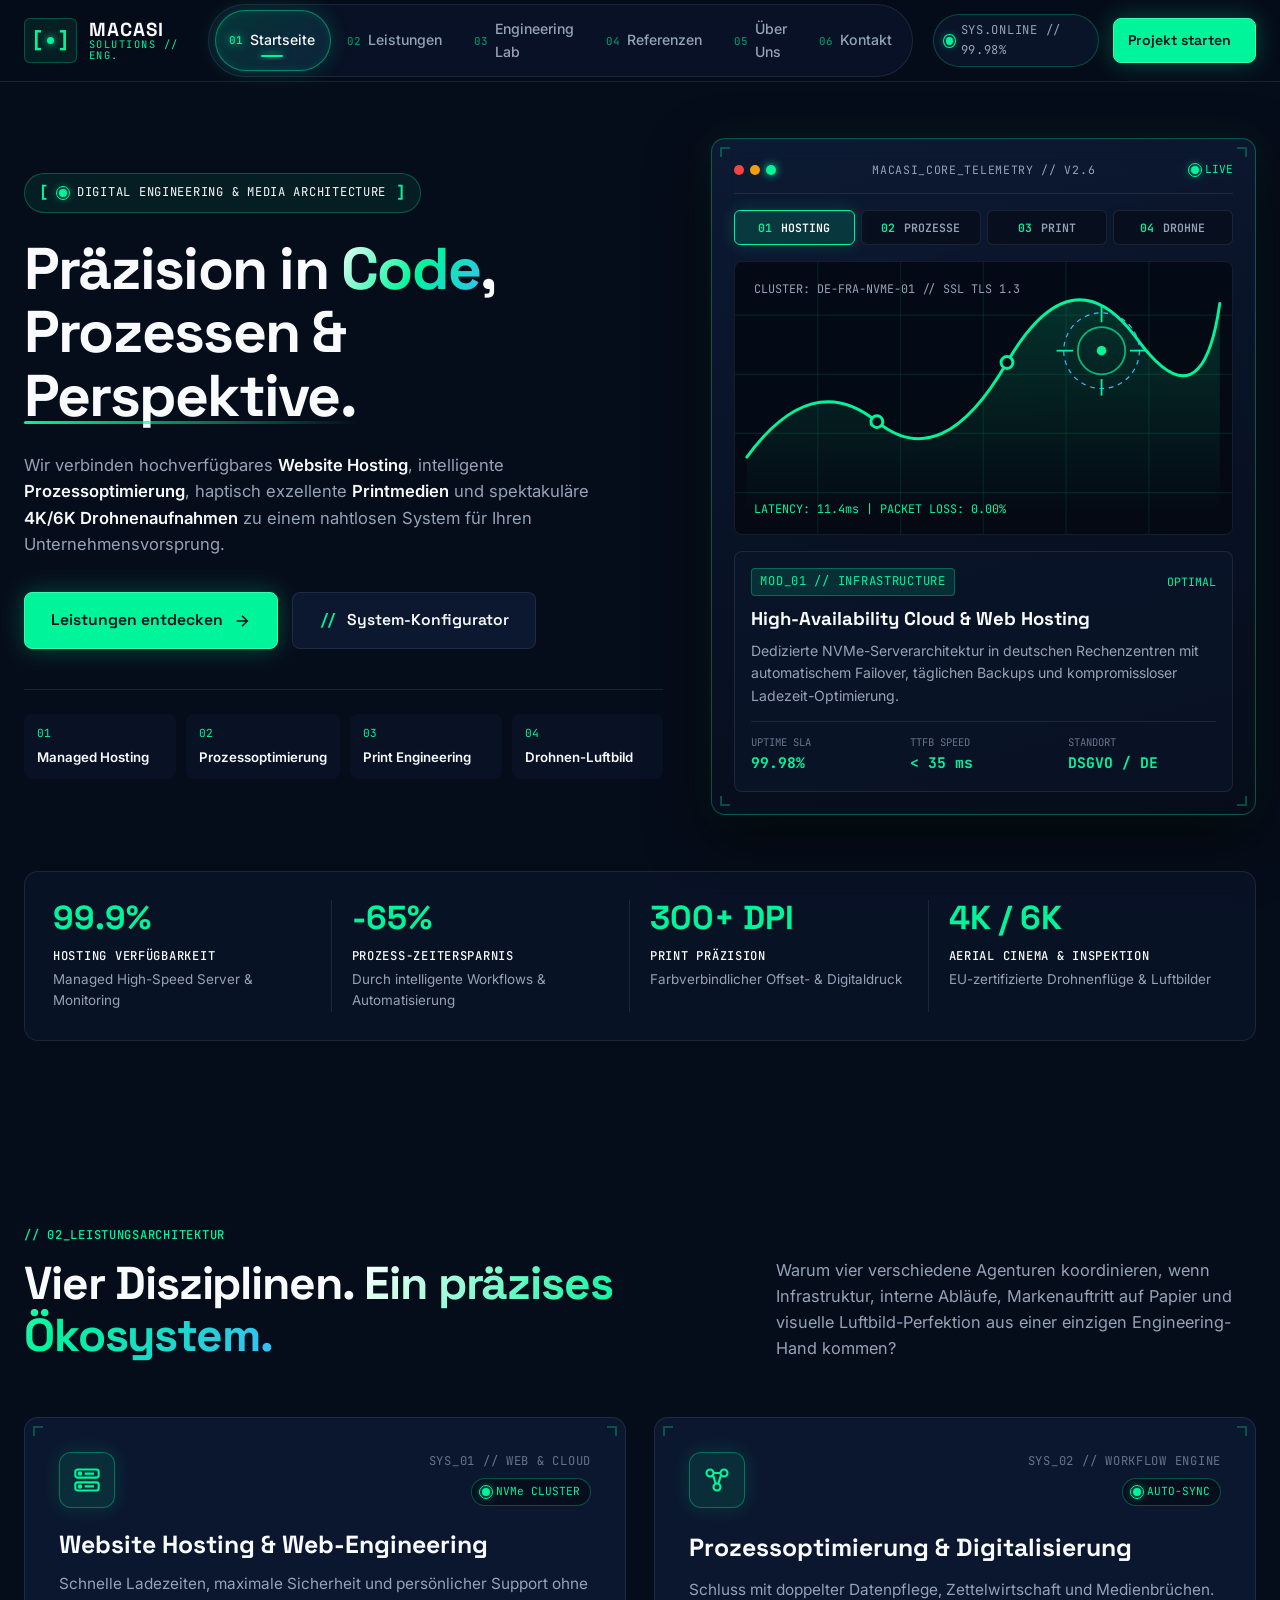
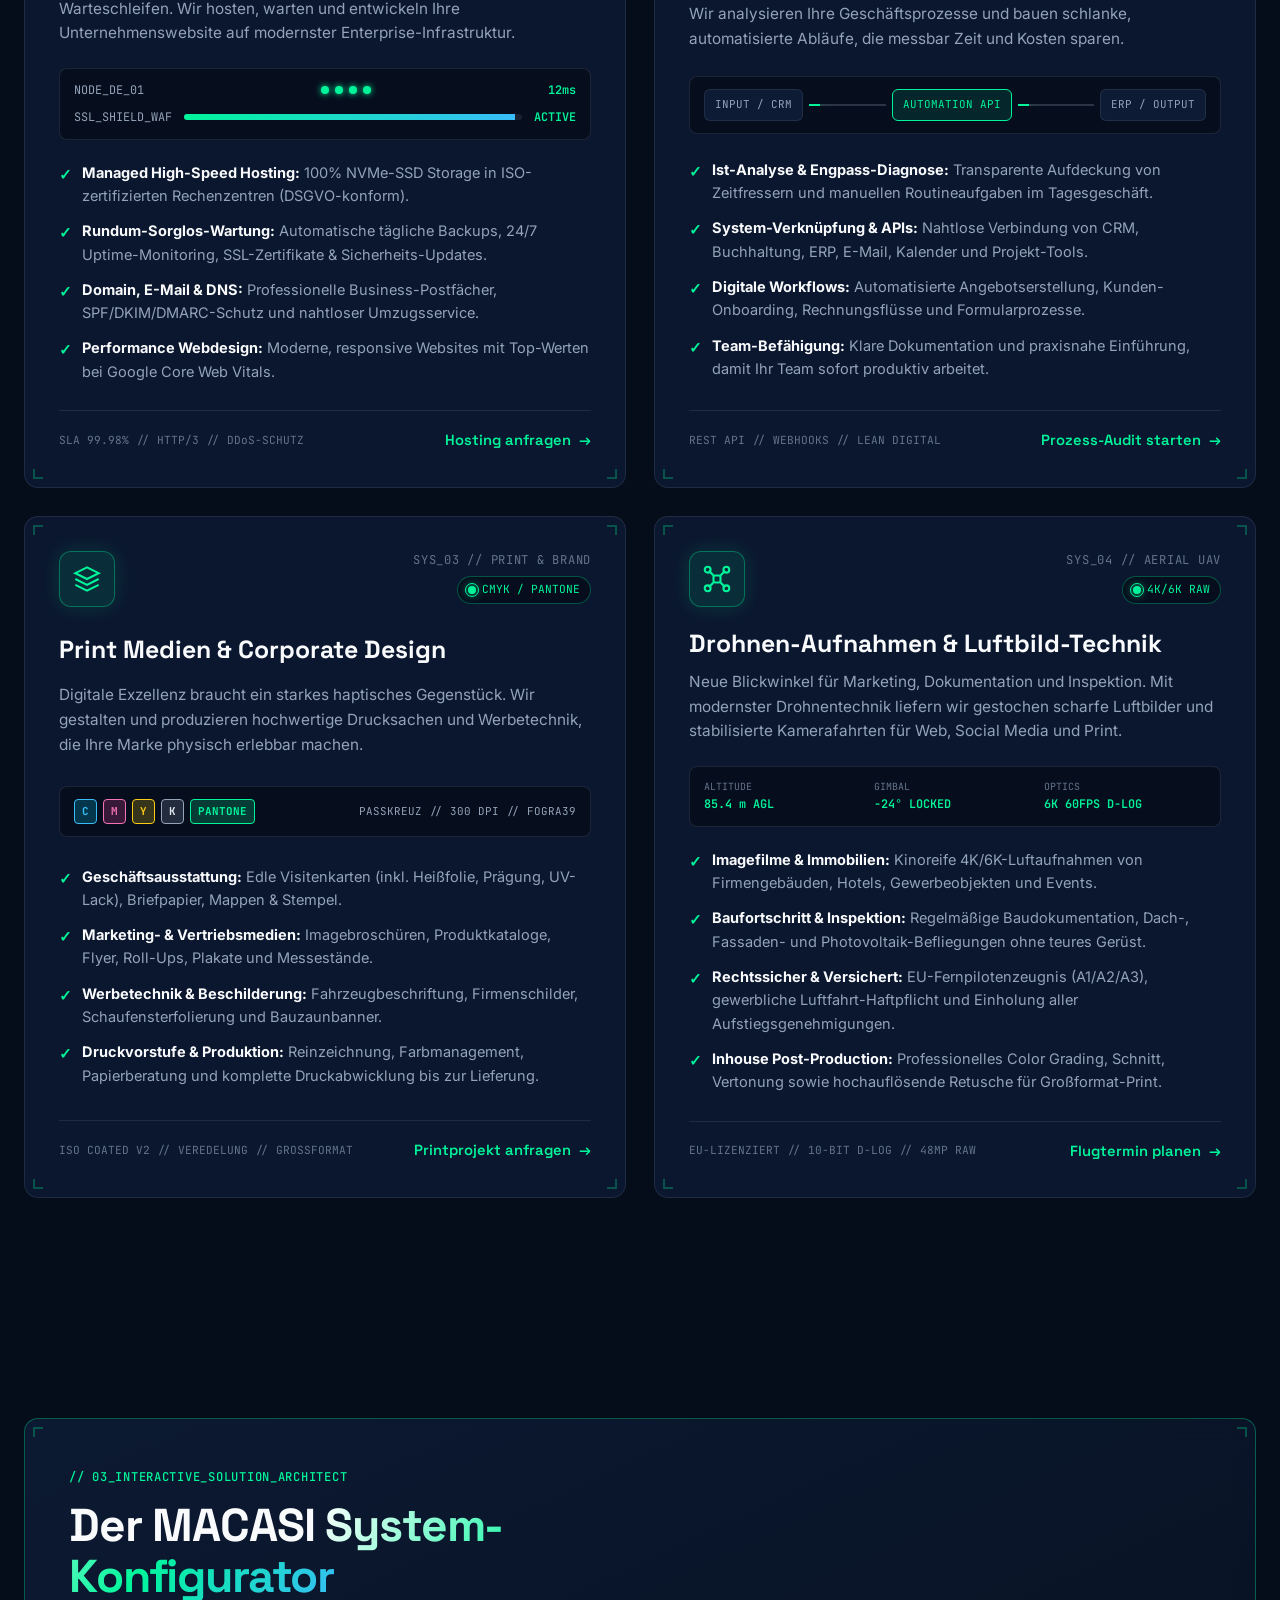
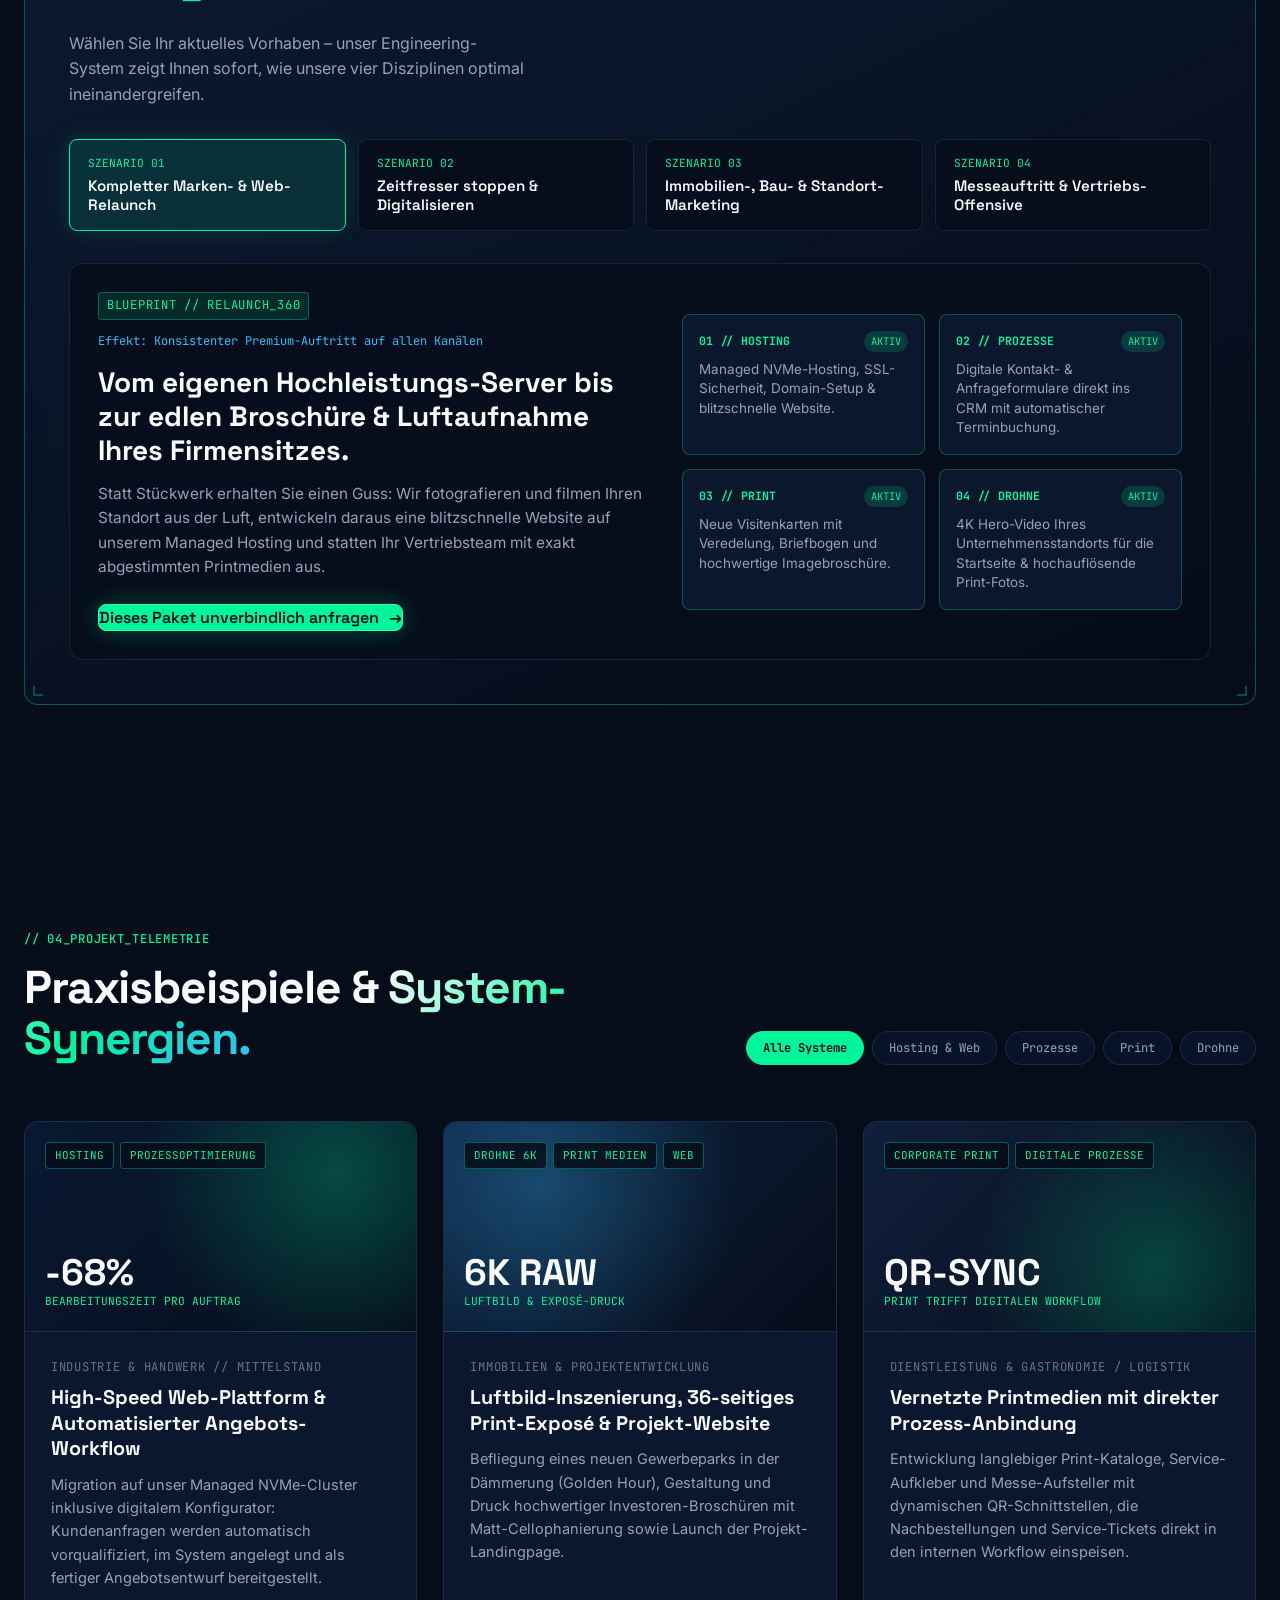
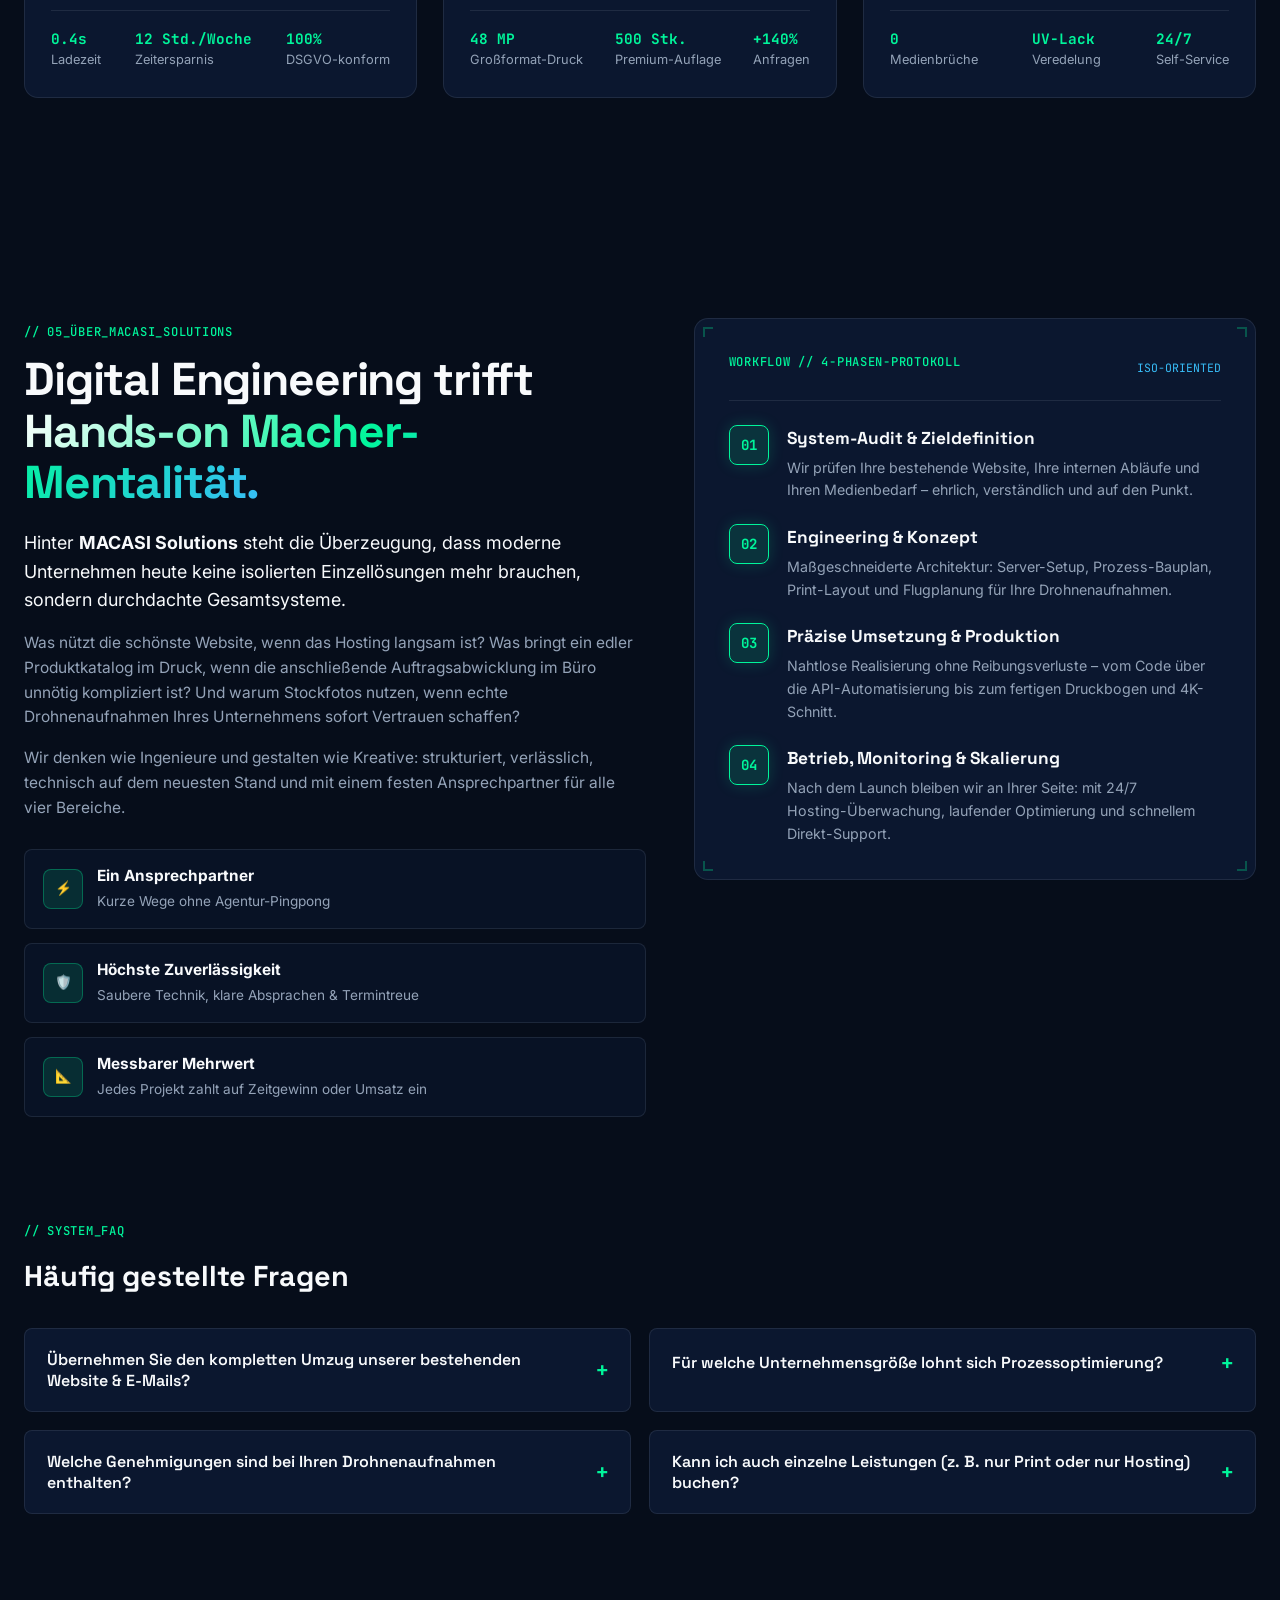
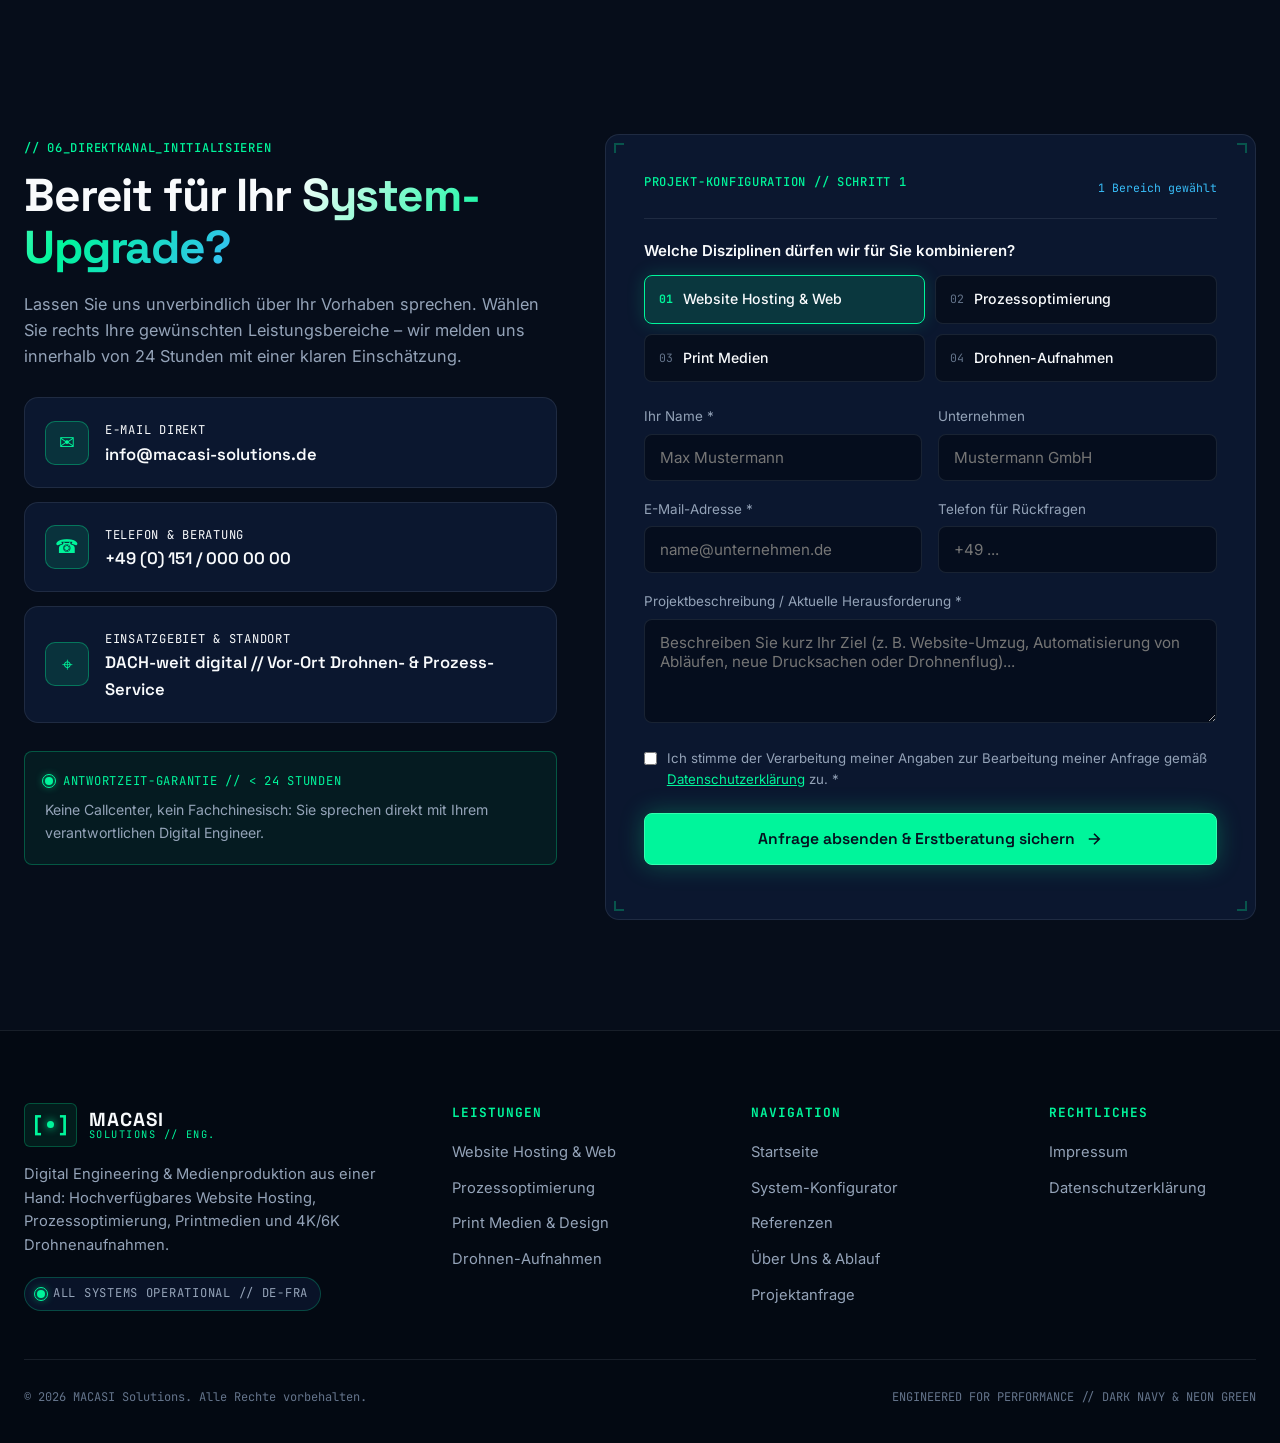
==== index.html @ 49a97a8f "Prototype Start" ====
<!DOCTYPE html>
<html lang="de" class="scroll-smooth">
<head>
    <meta charset="UTF-8">
    <meta name="viewport" content="width=device-width, initial-scale=1.0">
    <title>MACASI Solutions | Digital Engineering, Hosting, Prozesse, Print & Drohne</title>
    <meta name="description" content="MACASI Solutions verbindet hochpräzises Digital Engineering mit modernster Medienproduktion: Managed Hosting, Prozessoptimierung, Printmedien und 4K/6K Drohnenaufnahmen.">
    
    <!-- Fonts: Space Grotesk, Inter, JetBrains Mono -->
    <link rel="preconnect" href="https://fonts.googleapis.com">
    <link rel="preconnect" href="https://fonts.gstatic.com" crossorigin>
    <link href="https://fonts.googleapis.com/css2?family=Inter:wght@300;400;500;600;700&family=JetBrains+Mono:wght@400;500;700&family=Space+Grotesk:wght@500;600;700&display=swap" rel="stylesheet">
    
    <!-- Stylesheet -->
    <link rel="stylesheet" href="css/style.css">
</head>
<body>
    <!-- Ambient Background & Engineering Grid -->
    <div class="bg-engineering-grid" aria-hidden="true"></div>
    <div class="bg-radial-glow glow-top" aria-hidden="true"></div>
    <div class="bg-radial-glow glow-mid" aria-hidden="true"></div>

    <!-- Navigation Header -->
    <header class="site-header" id="site-header">
        <div class="container header-inner">
            <a href="#start" class="brand-logo" data-page-trigger="main" aria-label="MACASI Solutions Startseite">
                <div class="logo-mark">
                    <span class="logo-bracket">[</span>
                    <span class="logo-dot"></span>
                    <span class="logo-bracket">]</span>
                </div>
                <div class="logo-text">
                    <span class="logo-primary">MACASI</span>
                    <span class="logo-sub">SOLUTIONS // ENG.</span>
                </div>
            </a>

            <!-- Desktop Navigation with Sliding Spotlight Indicator -->
            <nav class="main-nav" id="main-nav" aria-label="Hauptnavigation">
                <div class="nav-spotlight" id="nav-spotlight"></div>
                <ul class="nav-list">
                    <li>
                        <a href="#start" class="nav-link active" data-section="start" data-index="01">
                            <span class="nav-idx">01</span>
                            <span class="nav-label">Startseite</span>
                            <span class="nav-reticle"></span>
                        </a>
                    </li>
                    <li>
                        <a href="#leistungen" class="nav-link" data-section="leistungen" data-index="02">
                            <span class="nav-idx">02</span>
                            <span class="nav-label">Leistungen</span>
                            <span class="nav-reticle"></span>
                        </a>
                    </li>
                    <li>
                        <a href="#loesungsfinder" class="nav-link" data-section="loesungsfinder" data-index="03">
                            <span class="nav-idx">03</span>
                            <span class="nav-label">Engineering Lab</span>
                            <span class="nav-reticle"></span>
                        </a>
                    </li>
                    <li>
                        <a href="#projekte" class="nav-link" data-section="projekte" data-index="04">
                            <span class="nav-idx">04</span>
                            <span class="nav-label">Referenzen</span>
                            <span class="nav-reticle"></span>
                        </a>
                    </li>
                    <li>
                        <a href="#ueber-uns" class="nav-link" data-section="ueber-uns" data-index="05">
                            <span class="nav-idx">05</span>
                            <span class="nav-label">Über Uns</span>
                            <span class="nav-reticle"></span>
                        </a>
                    </li>
                    <li>
                        <a href="#kontakt" class="nav-link" data-section="kontakt" data-index="06">
                            <span class="nav-idx">06</span>
                            <span class="nav-label">Kontakt</span>
                            <span class="nav-reticle"></span>
                        </a>
                    </li>
                </ul>
            </nav>

            <div class="header-actions">
                <div class="sys-status-badge" title="Alle Hosting- & Engineering-Systeme online">
                    <span class="pulse-dot"></span>
                    <span class="mono-label">SYS.ONLINE // 99.98%</span>
                </div>
                <a href="#kontakt" class="btn btn-neon btn-sm magnetic-btn">
                    <span>Projekt starten</span>
                    <svg class="icon-arrow" width="16" height="16" viewBox="0 0 24 24" fill="none" stroke="currentColor" stroke-width="2">
                        <path d="M5 12h14M12 5l7 7-7 7"/>
                    </svg>
                </a>
                <!-- Mobile Hamburger Button -->
                <button class="mobile-menu-toggle" id="mobile-menu-toggle" aria-label="Menü öffnen" aria-expanded="false">
                    <span class="hamburger-line line-1"></span>
                    <span class="hamburger-line line-2"></span>
                    <span class="hamburger-line line-3"></span>
                </button>
            </div>
        </div>
    </header>

    <!-- Mobile Navigation Drawer (Optimized for iPhone & iPad) -->
    <div class="mobile-drawer" id="mobile-drawer" aria-hidden="true">
        <div class="mobile-drawer-backdrop" id="mobile-drawer-backdrop"></div>
        <div class="mobile-drawer-content">
            <div class="mobile-drawer-header">
                <span class="mono-tag">// NAVIGATION_MATRIX v4.2</span>
                <span class="sys-status-inline"><span class="pulse-dot"></span> SYSTEM ACTIVE</span>
            </div>
            <ul class="mobile-nav-list">
                <li>
                    <a href="#start" class="mobile-nav-link" data-mobile-link>
                        <span class="mono-num">01 //</span>
                        <div class="mobile-link-body">
                            <span class="mobile-link-title">Startseite</span>
                            <span class="mobile-link-sub">Systemübersicht & Vision</span>
                        </div>
                        <span class="mobile-link-arrow">→</span>
                    </a>
                </li>
                <li>
                    <a href="#leistungen" class="mobile-nav-link" data-mobile-link>
                        <span class="mono-num">02 //</span>
                        <div class="mobile-link-body">
                            <span class="mobile-link-title">Leistungen</span>
                            <span class="mobile-link-sub">Hosting, Prozesse, Print & Drohne</span>
                        </div>
                        <span class="mobile-link-arrow">→</span>
                    </a>
                </li>
                <li>
                    <a href="#loesungsfinder" class="mobile-nav-link" data-mobile-link>
                        <span class="mono-num">03 //</span>
                        <div class="mobile-link-body">
                            <span class="mobile-link-title">Engineering Lab</span>
                            <span class="mobile-link-sub">Interaktiver Architektur-Konfigurator</span>
                        </div>
                        <span class="mobile-link-arrow">→</span>
                    </a>
                </li>
                <li>
                    <a href="#projekte" class="mobile-nav-link" data-mobile-link>
                        <span class="mono-num">04 //</span>
                        <div class="mobile-link-body">
                            <span class="mobile-link-title">Referenzen</span>
                            <span class="mobile-link-sub">Case Studies & Messbare Resultate</span>
                        </div>
                        <span class="mobile-link-arrow">→</span>
                    </a>
                </li>
                <li>
                    <a href="#ueber-uns" class="mobile-nav-link" data-mobile-link>
                        <span class="mono-num">05 //</span>
                        <div class="mobile-link-body">
                            <span class="mobile-link-title">Über Uns</span>
                            <span class="mobile-link-sub">DNA, Standards & Arbeitsweise</span>
                        </div>
                        <span class="mobile-link-arrow">→</span>
                    </a>
                </li>
                <li>
                    <a href="#kontakt" class="mobile-nav-link" data-mobile-link>
                        <span class="mono-num">06 //</span>
                        <div class="mobile-link-body">
                            <span class="mobile-link-title">Kontakt</span>
                            <span class="mobile-link-sub">Direktkanal & Erstberatung</span>
                        </div>
                        <span class="mobile-link-arrow">→</span>
                    </a>
                </li>
            </ul>
            <div class="mobile-drawer-footer">
                <div class="mobile-quick-specs">
                    <div>
                        <span class="spec-label">HOSTING NODES</span>
                        <span class="spec-val">DE-FRA // ISO 27001</span>
                    </div>
                    <div>
                        <span class="spec-label">UAV LIZENZ</span>
                        <span class="spec-val">EU A1/A2/A3</span>
                    </div>
                </div>
                <a href="#kontakt" class="btn btn-neon btn-full" data-mobile-link>Kostenloses Erstgespräch anfragen</a>
            </div>
        </div>
    </div>

    <main id="main-content">
        <!-- ==========================================
             01 // HERO SECTION (STARTSEITE)
             ========================================== -->
        <section id="start" class="hero-section section-observe">
            <div class="container hero-grid">
                <!-- Left Column: Value Proposition -->
                <div class="hero-copy">
                    <div class="eyebrow-badge">
                        <span class="badge-bracket">[</span>
                        <span class="pulse-dot"></span>
                        <span class="mono-text">DIGITAL ENGINEERING & MEDIA ARCHITECTURE</span>
                        <span class="badge-bracket">]</span>
                    </div>

                    <h1 class="hero-title">
                        Präzision in <span class="text-gradient-neon">Code</span>, Prozessen & <span class="text-underline-tech">Perspektive.</span>
                    </h1>

                    <p class="hero-lead">
                        Wir verbinden hochverfügbares <strong>Website Hosting</strong>, intelligente <strong>Prozessoptimierung</strong>, haptisch exzellente <strong>Printmedien</strong> und spektakuläre <strong>4K/6K Drohnenaufnahmen</strong> zu einem nahtlosen System für Ihren Unternehmensvorsprung.
                    </p>

                    <div class="hero-cta-group">
                        <a href="#leistungen" class="btn btn-neon btn-lg magnetic-btn">
                            <span>Leistungen entdecken</span>
                            <svg width="18" height="18" viewBox="0 0 24 24" fill="none" stroke="currentColor" stroke-width="2.2">
                                <path d="M5 12h14M12 5l7 7-7 7"/>
                            </svg>
                        </a>
                        <a href="#loesungsfinder" class="btn btn-glass btn-lg magnetic-btn">
                            <span class="mono-prefix">//</span>
                            <span>System-Konfigurator</span>
                        </a>
                    </div>

                    <!-- Quick Discipline Strip -->
                    <div class="hero-pillars-strip">
                        <a href="#service-hosting" class="mini-pillar">
                            <span class="mini-num">01</span>
                            <span class="mini-name">Managed Hosting</span>
                        </a>
                        <a href="#service-prozesse" class="mini-pillar">
                            <span class="mini-num">02</span>
                            <span class="mini-name">Prozessoptimierung</span>
                        </a>
                        <a href="#service-print" class="mini-pillar">
                            <span class="mini-num">03</span>
                            <span class="mini-name">Print Engineering</span>
                        </a>
                        <a href="#service-drohne" class="mini-pillar">
                            <span class="mini-num">04</span>
                            <span class="mini-name">Drohnen-Luftbild</span>
                        </a>
                    </div>
                </div>

                <!-- Right Column: Interactive Digital Engineering Command Console -->
                <div class="hero-visual">
                    <div class="telemetry-console spotlight-card" id="hero-console">
                        <!-- Corner Crosshairs -->
                        <span class="corner-mark tl"></span>
                        <span class="corner-mark tr"></span>
                        <span class="corner-mark bl"></span>
                        <span class="corner-mark br"></span>

                        <div class="console-header">
                            <div class="console-dots">
                                <span class="dot red"></span>
                                <span class="dot amber"></span>
                                <span class="dot neon"></span>
                            </div>
                            <div class="console-title mono-text">MACASI_CORE_TELEMETRY // v2.6</div>
                            <div class="console-live-tag"><span class="pulse-dot"></span> LIVE</div>
                        </div>

                        <!-- Interactive Module Switcher inside Hero Console -->
                        <div class="console-tabs" role="tablist" aria-label="System-Module">
                            <button class="console-tab active" data-console-tab="hosting" role="tab" aria-selected="true">
                                <span class="mono-idx">01</span> HOSTING
                            </button>
                            <button class="console-tab" data-console-tab="process" role="tab" aria-selected="false">
                                <span class="mono-idx">02</span> PROZESSE
                            </button>
                            <button class="console-tab" data-console-tab="print" role="tab" aria-selected="false">
                                <span class="mono-idx">03</span> PRINT
                            </button>
                            <button class="console-tab" data-console-tab="drone" role="tab" aria-selected="false">
                                <span class="mono-idx">04</span> DROHNE
                            </button>
                        </div>

                        <div class="console-viewport">
                            <!-- Canvas / SVG Radar & Node Graph -->
                            <div class="console-graphic">
                                <svg class="hud-svg" viewBox="0 0 420 230" fill="none" xmlns="http://www.w3.org/2000/svg">
                                    <!-- Grid Lines -->
                                    <g stroke="rgba(0, 245, 155, 0.1)" stroke-width="1">
                                        <line x1="0" y1="45" x2="420" y2="45" />
                                        <line x1="0" y1="95" x2="420" y2="95" />
                                        <line x1="0" y1="145" x2="420" y2="145" />
                                        <line x1="0" y1="195" x2="420" y2="195" />
                                        <line x1="70" y1="0" x2="70" y2="230" />
                                        <line x1="140" y1="0" x2="140" y2="230" />
                                        <line x1="210" y1="0" x2="210" y2="230" />
                                        <line x1="280" y1="0" x2="280" y2="230" />
                                        <line x1="350" y1="0" x2="350" y2="230" />
                                    </g>
                                    
                                    <!-- Animated Telemetry Wave -->
                                    <path id="hud-wave-path" d="M 10 165 Q 65 90, 120 135 T 230 85 T 340 65 T 410 35" stroke="#00F59B" stroke-width="2.5" fill="none" stroke-linecap="round"/>
                                    <path d="M 10 165 Q 65 90, 120 135 T 230 85 T 340 65 T 410 35 L 410 215 L 10 215 Z" fill="url(#neonFade)" opacity="0.28"/>

                                    <!-- Target Reticle Ring -->
                                    <g class="hud-reticle-group" transform="translate(310, 75)">
                                        <circle cx="0" cy="0" r="32" stroke="#38BDF8" stroke-width="1" stroke-dasharray="4 4" class="spin-slow"/>
                                        <circle cx="0" cy="0" r="20" stroke="#00F59B" stroke-width="1.5" stroke-opacity="0.7"/>
                                        <circle cx="0" cy="0" r="4" fill="#00F59B"/>
                                        <line x1="-38" y1="0" x2="-24" y2="0" stroke="#00F59B" stroke-width="1.5"/>
                                        <line x1="24" y1="0" x2="38" y2="0" stroke="#00F59B" stroke-width="1.5"/>
                                        <line x1="0" y1="-38" x2="0" y2="-24" stroke="#00F59B" stroke-width="1.5"/>
                                        <line x1="0" y1="24" x2="0" y2="38" stroke="#00F59B" stroke-width="1.5"/>
                                    </g>

                                    <!-- Data Nodes -->
                                    <circle cx="120" cy="135" r="5" fill="#060D1A" stroke="#00F59B" stroke-width="2.5"/>
                                    <circle cx="230" cy="85" r="5" fill="#060D1A" stroke="#00F59B" stroke-width="2.5"/>

                                    <!-- HUD Overlay Labels -->
                                    <text x="16" y="26" fill="#94A3B8" font-family="JetBrains Mono" font-size="10" id="hud-svg-title">CLUSTER: DE-FRA-NVME-01 // SSL TLS 1.3</text>
                                    <text x="16" y="212" fill="#00F59B" font-family="JetBrains Mono" font-size="10" id="hud-svg-sub">LATENCY: 11.4ms | PACKET LOSS: 0.00%</text>

                                    <defs>
                                        <linearGradient id="neonFade" x1="0" y1="0" x2="0" y2="1">
                                            <stop offset="0%" stop-color="#00F59B" stop-opacity="0.6"/>
                                            <stop offset="100%" stop-color="#00F59B" stop-opacity="0.0"/>
                                        </linearGradient>
                                    </defs>
                                </svg>
                            </div>

                            <!-- Dynamic Console Metrics Readout -->
                            <div class="console-readout" id="console-readout">
                                <div class="readout-header">
                                    <span class="mono-badge" id="console-module-code">MOD_01 // INFRASTRUCTURE</span>
                                    <span class="readout-status" id="console-module-status">OPTIMAL</span>
                                </div>
                                <h2 class="readout-title" id="console-module-title">High-Availability Cloud & Web Hosting</h2>
                                <p class="readout-desc" id="console-module-desc">
                                    Dedizierte NVMe-Serverarchitektur in deutschen Rechenzentren mit automatischem Failover, täglichen Backups und kompromissloser Ladezeit-Optimierung.
                                </p>
                                <div class="readout-metrics">
                                    <div class="metric-box">
                                        <span class="metric-label" id="metric-1-label">UPTIME SLA</span>
                                        <span class="metric-val" id="metric-1-val">99.98%</span>
                                    </div>
                                    <div class="metric-box">
                                        <span class="metric-label" id="metric-2-label">TTFB SPEED</span>
                                        <span class="metric-val" id="metric-2-val">&lt; 35 ms</span>
                                    </div>
                                    <div class="metric-box">
                                        <span class="metric-label" id="metric-3-label">STANDORT</span>
                                        <span class="metric-val" id="metric-3-val">DSGVO / DE</span>
                                    </div>
                                </div>
                            </div>
                        </div>
                    </div>
                </div>
            </div>

            <!-- Live Engineering Metrics Bar -->
            <div class="container">
                <div class="metrics-strip">
                    <div class="metrics-item">
                        <div class="metrics-number"><span class="counter" data-target="99.9">99.9</span>%</div>
                        <div class="metrics-meta">
                            <span class="mono-tag">HOSTING VERFÜGBARKEIT</span>
                            <p>Managed High-Speed Server & Monitoring</p>
                        </div>
                    </div>
                    <div class="metrics-item">
                        <div class="metrics-number">-<span class="counter" data-target="65">65</span>%</div>
                        <div class="metrics-meta">
                            <span class="mono-tag">PROZESS-ZEITERSPARNIS</span>
                            <p>Durch intelligente Workflows & Automatisierung</p>
                        </div>
                    </div>
                    <div class="metrics-item">
                        <div class="metrics-number"><span class="counter" data-target="300">300</span>+ DPI</div>
                        <div class="metrics-meta">
                            <span class="mono-tag">PRINT PRÄZISION</span>
                            <p>Farbverbindlicher Offset- & Digitaldruck</p>
                        </div>
                    </div>
                    <div class="metrics-item">
                        <div class="metrics-number">4K / 6K</div>
                        <div class="metrics-meta">
                            <span class="mono-tag">AERIAL CINEMA & INSPEKTION</span>
                            <p>EU-zertifizierte Drohnenflüge & Luftbilder</p>
                        </div>
                    </div>
                </div>
            </div>
        </section>

        <!-- ==========================================
             02 // LEISTUNGEN (4 KERN-DISZIPLINEN)
             ========================================== -->
        <section id="leistungen" class="section-padding section-observe">
            <div class="container">
                <div class="section-header">
                    <div class="section-eyebrow">
                        <span class="mono-tag">// 02_LEISTUNGSARCHITEKTUR</span>
                    </div>
                    <div class="section-header-split">
                        <h2 class="section-title">Vier Disziplinen. <span class="text-gradient-neon">Ein präzises Ökosystem.</span></h2>
                        <p class="section-subtitle">
                            Warum vier verschiedene Agenturen koordinieren, wenn Infrastruktur, interne Abläufe, Markenauftritt auf Papier und visuelle Luftbild-Perfektion aus einer einzigen Engineering-Hand kommen?
                        </p>
                    </div>
                </div>

                <!-- Bento Grid of the 4 Core Services -->
                <div class="services-bento-grid">
                    
                    <!-- SERVICE 01: WEBSITE HOSTING & WEB ENGINEERING -->
                    <article id="service-hosting" class="service-card spotlight-card">
                        <span class="corner-mark tl"></span>
                        <span class="corner-mark tr"></span>
                        <span class="corner-mark bl"></span>
                        <span class="corner-mark br"></span>

                        <div class="service-card-top">
                            <div class="service-icon-wrap">
                                <svg width="28" height="28" viewBox="0 0 24 24" fill="none" stroke="currentColor" stroke-width="1.8">
                                    <rect x="2" y="3" width="20" height="7" rx="2"/>
                                    <rect x="2" y="14" width="20" height="7" rx="2"/>
                                    <circle cx="6" cy="6.5" r="1" fill="currentColor"/>
                                    <circle cx="6" cy="17.5" r="1" fill="currentColor"/>
                                    <path d="M10 6.5h8M10 17.5h8"/>
                                </svg>
                            </div>
                            <div class="service-telemetry">
                                <span class="mono-code">SYS_01 // WEB & CLOUD</span>
                                <span class="status-pill"><span class="pulse-dot"></span> NVMe CLUSTER</span>
                            </div>
                        </div>

                        <h3 class="service-title">Website Hosting & Web-Engineering</h3>
                        <p class="service-desc">
                            Schnelle Ladezeiten, maximale Sicherheit und persönlicher Support ohne Warteschleifen. Wir hosten, warten und entwickeln Ihre Unternehmenswebsite auf modernster Enterprise-Infrastruktur.
                        </p>

                        <!-- Visual Server Rack Telemetry Bar -->
                        <div class="tech-widget hosting-widget">
                            <div class="rack-row">
                                <span class="rack-label">NODE_DE_01</span>
                                <div class="rack-leds">
                                    <span class="led on"></span><span class="led on"></span><span class="led on"></span><span class="led pulse"></span>
                                </div>
                                <span class="rack-ping">12ms</span>
                            </div>
                            <div class="rack-row">
                                <span class="rack-label">SSL_SHIELD_WAF</span>
                                <div class="rack-bar"><span style="width: 98%"></span></div>
                                <span class="rack-ping">ACTIVE</span>
                            </div>
                        </div>

                        <ul class="service-specs">
                            <li>
                                <span class="spec-check">✓</span>
                                <div><strong>Managed High-Speed Hosting:</strong> 100% NVMe-SSD Storage in ISO-zertifizierten Rechenzentren (DSGVO-konform).</div>
                            </li>
                            <li>
                                <span class="spec-check">✓</span>
                                <div><strong>Rundum-Sorglos-Wartung:</strong> Automatische tägliche Backups, 24/7 Uptime-Monitoring, SSL-Zertifikate & Sicherheits-Updates.</div>
                            </li>
                            <li>
                                <span class="spec-check">✓</span>
                                <div><strong>Domain, E-Mail & DNS:</strong> Professionelle Business-Postfächer, SPF/DKIM/DMARC-Schutz und nahtloser Umzugsservice.</div>
                            </li>
                            <li>
                                <span class="spec-check">✓</span>
                                <div><strong>Performance Webdesign:</strong> Moderne, responsive Websites mit Top-Werten bei Google Core Web Vitals.</div>
                            </li>
                        </ul>

                        <div class="service-card-footer">
                            <span class="mono-spec-tag">SLA 99.98% // HTTP/3 // DDoS-SCHUTZ</span>
                            <a href="#kontakt" class="service-cta-link" data-prefill-service="Website Hosting & Web-Engineering">
                                <span>Hosting anfragen</span>
                                <span class="arrow">→</span>
                            </a>
                        </div>
                    </article>

                    <!-- SERVICE 02: PROZESSOPTIMIERUNG & AUTOMATISIERUNG -->
                    <article id="service-prozesse" class="service-card spotlight-card">
                        <span class="corner-mark tl"></span>
                        <span class="corner-mark tr"></span>
                        <span class="corner-mark bl"></span>
                        <span class="corner-mark br"></span>

                        <div class="service-card-top">
                            <div class="service-icon-wrap">
                                <svg width="28" height="28" viewBox="0 0 24 24" fill="none" stroke="currentColor" stroke-width="1.8">
                                    <circle cx="6" cy="6" r="3"/>
                                    <circle cx="18" cy="6" r="3"/>
                                    <circle cx="12" cy="18" r="3"/>
                                    <path d="M8.5 7.5L11 15.5M15.5 7.5L13 15.5M9 6h6"/>
                                </svg>
                            </div>
                            <div class="service-telemetry">
                                <span class="mono-code">SYS_02 // WORKFLOW ENGINE</span>
                                <span class="status-pill"><span class="pulse-dot"></span> AUTO-SYNC</span>
                            </div>
                        </div>

                        <h3 class="service-title">Prozessoptimierung & Digitalisierung</h3>
                        <p class="service-desc">
                            Schluss mit doppelter Datenpflege, Zettelwirtschaft und Medienbrüchen. Wir analysieren Ihre Geschäftsprozesse und bauen schlanke, automatisierte Abläufe, die messbar Zeit und Kosten sparen.
                        </p>

                        <!-- Visual Workflow Pipeline -->
                        <div class="tech-widget workflow-widget">
                            <div class="wf-node">INPUT / CRM</div>
                            <div class="wf-connector"><span class="wf-packet"></span></div>
                            <div class="wf-node wf-node-active">AUTOMATION API</div>
                            <div class="wf-connector"><span class="wf-packet delay"></span></div>
                            <div class="wf-node">ERP / OUTPUT</div>
                        </div>

                        <ul class="service-specs">
                            <li>
                                <span class="spec-check">✓</span>
                                <div><strong>Ist-Analyse & Engpass-Diagnose:</strong> Transparente Aufdeckung von Zeitfressern und manuellen Routineaufgaben im Tagesgeschäft.</div>
                            </li>
                            <li>
                                <span class="spec-check">✓</span>
                                <div><strong>System-Verknüpfung & APIs:</strong> Nahtlose Verbindung von CRM, Buchhaltung, ERP, E-Mail, Kalender und Projekt-Tools.</div>
                            </li>
                            <li>
                                <span class="spec-check">✓</span>
                                <div><strong>Digitale Workflows:</strong> Automatisierte Angebotserstellung, Kunden-Onboarding, Rechnungsflüsse und Formularprozesse.</div>
                            </li>
                            <li>
                                <span class="spec-check">✓</span>
                                <div><strong>Team-Befähigung:</strong> Klare Dokumentation und praxisnahe Einführung, damit Ihr Team sofort produktiv arbeitet.</div>
                            </li>
                        </ul>

                        <div class="service-card-footer">
                            <span class="mono-spec-tag">REST API // WEBHOOKS // LEAN DIGITAL</span>
                            <a href="#kontakt" class="service-cta-link" data-prefill-service="Prozessoptimierung & Automatisierung">
                                <span>Prozess-Audit starten</span>
                                <span class="arrow">→</span>
                            </a>
                        </div>
                    </article>

                    <!-- SERVICE 03: PRINT MEDIEN & CORPORATE DESIGN -->
                    <article id="service-print" class="service-card spotlight-card">
                        <span class="corner-mark tl"></span>
                        <span class="corner-mark tr"></span>
                        <span class="corner-mark bl"></span>
                        <span class="corner-mark br"></span>

                        <div class="service-card-top">
                            <div class="service-icon-wrap">
                                <svg width="28" height="28" viewBox="0 0 24 24" fill="none" stroke="currentColor" stroke-width="1.8">
                                    <path d="M12 2L2 7l10 5 10-5-10-5z"/>
                                    <path d="M2 17l10 5 10-5"/>
                                    <path d="M2 12l10 5 10-5"/>
                                </svg>
                            </div>
                            <div class="service-telemetry">
                                <span class="mono-code">SYS_03 // PRINT & BRAND</span>
                                <span class="status-pill"><span class="pulse-dot"></span> CMYK / PANTONE</span>
                            </div>
                        </div>

                        <h3 class="service-title">Print Medien & Corporate Design</h3>
                        <p class="service-desc">
                            Digitale Exzellenz braucht ein starkes haptisches Gegenstück. Wir gestalten und produzieren hochwertige Drucksachen und Werbetechnik, die Ihre Marke physisch erlebbar machen.
                        </p>

                        <!-- Visual CMYK Registration & Crop Marks -->
                        <div class="tech-widget print-widget">
                            <div class="cmyk-bars">
                                <span class="c-bar cyan" title="Cyan">C</span>
                                <span class="c-bar magenta" title="Magenta">M</span>
                                <span class="c-bar yellow" title="Yellow">Y</span>
                                <span class="c-bar key" title="Key/Black">K</span>
                                <span class="c-bar spot" title="Neon Spot">PANTONE</span>
                            </div>
                            <div class="print-reg-mark">
                                <span>PASSKREUZ // 300 DPI // FOGRA39</span>
                            </div>
                        </div>

                        <ul class="service-specs">
                            <li>
                                <span class="spec-check">✓</span>
                                <div><strong>Geschäftsausstattung:</strong> Edle Visitenkarten (inkl. Heißfolie, Prägung, UV-Lack), Briefpapier, Mappen & Stempel.</div>
                            </li>
                            <li>
                                <span class="spec-check">✓</span>
                                <div><strong>Marketing- & Vertriebsmedien:</strong> Imagebroschüren, Produktkataloge, Flyer, Roll-Ups, Plakate und Messestände.</div>
                            </li>
                            <li>
                                <span class="spec-check">✓</span>
                                <div><strong>Werbetechnik & Beschilderung:</strong> Fahrzeugbeschriftung, Firmenschilder, Schaufensterfolierung und Bauzaunbanner.</div>
                            </li>
                            <li>
                                <span class="spec-check">✓</span>
                                <div><strong>Druckvorstufe & Produktion:</strong> Reinzeichnung, Farbmanagement, Papierberatung und komplette Druckabwicklung bis zur Lieferung.</div>
                            </li>
                        </ul>

                        <div class="service-card-footer">
                            <span class="mono-spec-tag">ISO COATED V2 // VEREDELUNG // GROSSFORMAT</span>
                            <a href="#kontakt" class="service-cta-link" data-prefill-service="Print Medien & Corporate Design">
                                <span>Printprojekt anfragen</span>
                                <span class="arrow">→</span>
                            </a>
                        </div>
                    </article>

                    <!-- SERVICE 04: DROHNEN AUFNAHMEN & LUFTBILD-ENGINEERING -->
                    <article id="service-drohne" class="service-card spotlight-card">
                        <span class="corner-mark tl"></span>
                        <span class="corner-mark tr"></span>
                        <span class="corner-mark bl"></span>
                        <span class="corner-mark br"></span>

                        <div class="service-card-top">
                            <div class="service-icon-wrap">
                                <svg width="28" height="28" viewBox="0 0 24 24" fill="none" stroke="currentColor" stroke-width="1.8">
                                    <path d="M9 9L5 5M15 9l4-4M9 15l-4 4M15 15l4 4"/>
                                    <circle cx="4" cy="4" r="2.5"/>
                                    <circle cx="20" cy="4" r="2.5"/>
                                    <circle cx="4" cy="20" r="2.5"/>
                                    <circle cx="20" cy="20" r="2.5"/>
                                    <rect x="9" y="9" width="6" height="6" rx="1.5"/>
                                </svg>
                            </div>
                            <div class="service-telemetry">
                                <span class="mono-code">SYS_04 // AERIAL UAV</span>
                                <span class="status-pill"><span class="pulse-dot"></span> 4K/6K RAW</span>
                            </div>
                        </div>

                        <h3 class="service-title">Drohnen-Aufnahmen & Luftbild-Technik</h3>
                        <p class="service-desc">
                            Neue Blickwinkel für Marketing, Dokumentation und Inspektion. Mit modernster Drohnentechnik liefern wir gestochen scharfe Luftbilder und stabilisierte Kamerafahrten für Web, Social Media und Print.
                        </p>

                        <!-- Visual Drone Telemetry HUD -->
                        <div class="tech-widget drone-widget">
                            <div class="drone-hud-item">
                                <span class="hud-k">ALTITUDE</span>
                                <span class="hud-v">85.4 m AGL</span>
                            </div>
                            <div class="drone-hud-item">
                                <span class="hud-k">GIMBAL</span>
                                <span class="hud-v">-24° LOCKED</span>
                            </div>
                            <div class="drone-hud-item">
                                <span class="hud-k">OPTICS</span>
                                <span class="hud-v">6K 60FPS D-LOG</span>
                            </div>
                        </div>

                        <ul class="service-specs">
                            <li>
                                <span class="spec-check">✓</span>
                                <div><strong>Imagefilme & Immobilien:</strong> Kinoreife 4K/6K-Luftaufnahmen von Firmengebäuden, Hotels, Gewerbeobjekten und Events.</div>
                            </li>
                            <li>
                                <span class="spec-check">✓</span>
                                <div><strong>Baufortschritt & Inspektion:</strong> Regelmäßige Baudokumentation, Dach-, Fassaden- und Photovoltaik-Befliegungen ohne teures Gerüst.</div>
                            </li>
                            <li>
                                <span class="spec-check">✓</span>
                                <div><strong>Rechtssicher & Versichert:</strong> EU-Fernpilotenzeugnis (A1/A2/A3), gewerbliche Luftfahrt-Haftpflicht und Einholung aller Aufstiegsgenehmigungen.</div>
                            </li>
                            <li>
                                <span class="spec-check">✓</span>
                                <div><strong>Inhouse Post-Production:</strong> Professionelles Color Grading, Schnitt, Vertonung sowie hochauflösende Retusche für Großformat-Print.</div>
                            </li>
                        </ul>

                        <div class="service-card-footer">
                            <span class="mono-spec-tag">EU-LIZENZIERT // 10-BIT D-LOG // 48MP RAW</span>
                            <a href="#kontakt" class="service-cta-link" data-prefill-service="Drohnen-Aufnahmen & Luftbild">
                                <span>Flugtermin planen</span>
                                <span class="arrow">→</span>
                            </a>
                        </div>
                    </article>

                </div>
            </div>
        </section>

        <!-- ==========================================
             03 // INTERACTIVE ENGINEERING LAB (LÖSUNGSFINDER)
             ========================================== -->
        <section id="loesungsfinder" class="section-padding section-observe">
            <div class="container">
                <div class="lab-wrapper spotlight-card">
                    <span class="corner-mark tl"></span>
                    <span class="corner-mark tr"></span>
                    <span class="corner-mark bl"></span>
                    <span class="corner-mark br"></span>

                    <div class="lab-header">
                        <div>
                            <span class="mono-tag">// 03_INTERACTIVE_SOLUTION_ARCHITECT</span>
                            <h2 class="section-title">Der MACASI <span class="text-gradient-neon">System-Konfigurator</span></h2>
                        </div>
                        <p class="lab-intro">
                            Wählen Sie Ihr aktuelles Vorhaben – unser Engineering-System zeigt Ihnen sofort, wie unsere vier Disziplinen optimal ineinandergreifen.
                        </p>
                    </div>

                    <!-- Scenario Selector Buttons -->
                    <div class="scenario-tabs" role="tablist" aria-label="Unternehmensszenarien">
                        <button class="scenario-btn active" data-scenario="relaunch" role="tab" aria-selected="true">
                            <span class="scen-num">SZENARIO 01</span>
                            <span class="scen-title">Kompletter Marken- & Web-Relaunch</span>
                        </button>
                        <button class="scenario-btn" data-scenario="efficiency" role="tab" aria-selected="false">
                            <span class="scen-num">SZENARIO 02</span>
                            <span class="scen-title">Zeitfresser stoppen & Digitalisieren</span>
                        </button>
                        <button class="scenario-btn" data-scenario="realestate" role="tab" aria-selected="false">
                            <span class="scen-num">SZENARIO 03</span>
                            <span class="scen-title">Immobilien-, Bau- & Standort-Marketing</span>
                        </button>
                        <button class="scenario-btn" data-scenario="event" role="tab" aria-selected="false">
                            <span class="scen-num">SZENARIO 04</span>
                            <span class="scen-title">Messeauftritt & Vertriebs-Offensive</span>
                        </button>
                    </div>

                    <!-- Dynamic Output Matrix -->
                    <div class="scenario-output" id="scenario-output">
                        <div class="scenario-main-info">
                            <div class="scenario-badge-row">
                                <span class="mono-badge" id="scen-code">BLUEPRINT // RELAUNCH_360</span>
                                <span class="scen-impact" id="scen-impact">Effekt: Konsistenter Premium-Auftritt auf allen Kanälen</span>
                            </div>
                            <h3 class="scen-headline" id="scen-headline">Vom eigenen Hochleistungs-Server bis zur edlen Broschüre & Luftaufnahme Ihres Firmensitzes.</h3>
                            <p class="scen-description" id="scen-description">
                                Statt Stückwerk erhalten Sie einen Guss: Wir fotografieren und filmen Ihren Standort aus der Luft, entwickeln daraus eine blitzschnelle Website auf unserem Managed Hosting und statten Ihr Vertriebsteam mit exakt abgestimmten Printmedien aus.
                            </p>
                            <div class="scen-action-row">
                                <a href="#kontakt" class="btn btn-neon magnetic-btn" id="scen-cta-btn" data-prefill-service="Kompletter Marken- & Web-Relaunch">
                                    <span>Dieses Paket unverbindlich anfragen</span>
                                    <span>→</span>
                                </a>
                            </div>
                        </div>

                        <div class="scenario-modules-grid">
                            <div class="scen-mod-box" id="scen-mod-hosting">
                                <div class="scen-mod-top">
                                    <span class="mono-idx">01 // HOSTING</span>
                                    <span class="mod-active-pill">AKTIV</span>
                                </div>
                                <p id="scen-text-hosting">Managed NVMe-Hosting, SSL-Sicherheit, Domain-Setup & blitzschnelle Website.</p>
                            </div>
                            <div class="scen-mod-box" id="scen-mod-process">
                                <div class="scen-mod-top">
                                    <span class="mono-idx">02 // PROZESSE</span>
                                    <span class="mod-active-pill">AKTIV</span>
                                </div>
                                <p id="scen-text-process">Digitale Kontakt- & Anfrageformulare direkt ins CRM mit automatischer Terminbuchung.</p>
                            </div>
                            <div class="scen-mod-box" id="scen-mod-print">
                                <div class="scen-mod-top">
                                    <span class="mono-idx">03 // PRINT</span>
                                    <span class="mod-active-pill">AKTIV</span>
                                </div>
                                <p id="scen-text-print">Neue Visitenkarten mit Veredelung, Briefbogen und hochwertige Imagebroschüre.</p>
                            </div>
                            <div class="scen-mod-box" id="scen-mod-drone">
                                <div class="scen-mod-top">
                                    <span class="mono-idx">04 // DROHNE</span>
                                    <span class="mod-active-pill">AKTIV</span>
                                </div>
                                <p id="scen-text-drone">4K Hero-Video Ihres Unternehmensstandorts für die Startseite & hochauflösende Print-Fotos.</p>
                            </div>
                        </div>
                    </div>
                </div>
            </div>
        </section>

        <!-- ==========================================
             04 // REFERENZEN & CASE STUDIES
             ========================================== -->
        <section id="projekte" class="section-padding section-observe">
            <div class="container">
                <div class="section-header">
                    <div class="section-eyebrow">
                        <span class="mono-tag">// 04_PROJEKT_TELEMETRIE</span>
                    </div>
                    <div class="section-header-split">
                        <h2 class="section-title">Praxisbeispiele & <span class="text-gradient-neon">System-Synergien.</span></h2>
                        <div class="filter-pills" role="tablist" aria-label="Projekte filtern">
                            <button class="filter-pill active" data-filter="all">Alle Systeme</button>
                            <button class="filter-pill" data-filter="hosting">Hosting & Web</button>
                            <button class="filter-pill" data-filter="prozesse">Prozesse</button>
                            <button class="filter-pill" data-filter="print">Print</button>
                            <button class="filter-pill" data-filter="drohne">Drohne</button>
                        </div>
                    </div>
                </div>

                <div class="cases-grid" id="cases-grid">
                    <!-- Case 1 -->
                    <article class="case-card spotlight-card" data-categories="hosting prozesse">
                        <div class="case-visual case-vis-1">
                            <div class="case-overlay-tags">
                                <span class="mono-chip">HOSTING</span>
                                <span class="mono-chip">PROZESSOPTIMIERUNG</span>
                            </div>
                            <div class="case-graphic-hud">
                                <span class="hud-big-metric">-68%</span>
                                <span class="hud-sub-metric">BEARBEITUNGSZEIT PRO AUFTRAG</span>
                            </div>
                        </div>
                        <div class="case-body">
                            <span class="case-client mono-text">INDUSTRIE & HANDWERK // MITTELSTAND</span>
                            <h3 class="case-title">High-Speed Web-Plattform & Automatisierter Angebots-Workflow</h3>
                            <p class="case-text">
                                Migration auf unser Managed NVMe-Cluster inklusive digitalem Konfigurator: Kundenanfragen werden automatisch vorqualifiziert, im System angelegt und als fertiger Angebotsentwurf bereitgestellt.
                            </p>
                            <div class="case-results">
                                <div><strong>0.4s</strong> Ladezeit</div>
                                <div><strong>12 Std./Woche</strong> Zeitersparnis</div>
                                <div><strong>100%</strong> DSGVO-konform</div>
                            </div>
                        </div>
                    </article>

                    <!-- Case 2 -->
                    <article class="case-card spotlight-card" data-categories="drohne print hosting">
                        <div class="case-visual case-vis-2">
                            <div class="case-overlay-tags">
                                <span class="mono-chip">DROHNE 6K</span>
                                <span class="mono-chip">PRINT MEDIEN</span>
                                <span class="mono-chip">WEB</span>
                            </div>
                            <div class="case-graphic-hud">
                                <span class="hud-big-metric">6K RAW</span>
                                <span class="hud-sub-metric">LUFTBILD & EXPOSÉ-DRUCK</span>
                            </div>
                        </div>
                        <div class="case-body">
                            <span class="case-client mono-text">IMMOBILIEN & PROJEKTENTWICKLUNG</span>
                            <h3 class="case-title">Luftbild-Inszenierung, 36-seitiges Print-Exposé & Projekt-Website</h3>
                            <p class="case-text">
                                Befliegung eines neuen Gewerbeparks in der Dämmerung (Golden Hour), Gestaltung und Druck hochwertiger Investoren-Broschüren mit Matt-Cellophanierung sowie Launch der Projekt-Landingpage.
                            </p>
                            <div class="case-results">
                                <div><strong>48 MP</strong> Großformat-Druck</div>
                                <div><strong>500 Stk.</strong> Premium-Auflage</div>
                                <div><strong>+140%</strong> Anfragen</div>
                            </div>
                        </div>
                    </article>

                    <!-- Case 3 -->
                    <article class="case-card spotlight-card" data-categories="prozesse print">
                        <div class="case-visual case-vis-3">
                            <div class="case-overlay-tags">
                                <span class="mono-chip">CORPORATE PRINT</span>
                                <span class="mono-chip">DIGITALE PROZESSE</span>
                            </div>
                            <div class="case-graphic-hud">
                                <span class="hud-big-metric">QR-SYNC</span>
                                <span class="hud-sub-metric">PRINT TRIFFT DIGITALEN WORKFLOW</span>
                            </div>
                        </div>
                        <div class="case-body">
                            <span class="case-client mono-text">DIENSTLEISTUNG & GASTRONOMIE / LOGISTIK</span>
                            <h3 class="case-title">Vernetzte Printmedien mit direkter Prozess-Anbindung</h3>
                            <p class="case-text">
                                Entwicklung langlebiger Print-Kataloge, Service-Aufkleber und Messe-Aufsteller mit dynamischen QR-Schnittstellen, die Nachbestellungen und Service-Tickets direkt in den internen Workflow einspeisen.
                            </p>
                            <div class="case-results">
                                <div><strong>0</strong> Medienbrüche</div>
                                <div><strong>UV-Lack</strong> Veredelung</div>
                                <div><strong>24/7</strong> Self-Service</div>
                            </div>
                        </div>
                    </article>
                </div>
            </div>
        </section>

        <!-- ==========================================
             05 // ÜBER UNS & ARBEITSWEISE (ENGINEERING DNA)
             ========================================== -->
        <section id="ueber-uns" class="section-padding section-observe">
            <div class="container">
                <div class="about-grid">
                    <div class="about-content">
                        <span class="mono-tag">// 05_ÜBER_MACASI_SOLUTIONS</span>
                        <h2 class="section-title">Digital Engineering trifft <span class="text-gradient-neon">Hands-on Macher-Mentalität.</span></h2>
                        <p class="about-lead">
                            Hinter <strong>MACASI Solutions</strong> steht die Überzeugung, dass moderne Unternehmen heute keine isolierten Einzellösungen mehr brauchen, sondern durchdachte Gesamtsysteme.
                        </p>
                        <p class="about-text">
                            Was nützt die schönste Website, wenn das Hosting langsam ist? Was bringt ein edler Produktkatalog im Druck, wenn die anschließende Auftragsabwicklung im Büro unnötig kompliziert ist? Und warum Stockfotos nutzen, wenn echte Drohnenaufnahmen Ihres Unternehmens sofort Vertrauen schaffen?
                        </p>
                        <p class="about-text">
                            Wir denken wie Ingenieure und gestalten wie Kreative: strukturiert, verlässlich, technisch auf dem neuesten Stand und mit einem festen Ansprechpartner für alle vier Bereiche.
                        </p>

                        <div class="dna-badges">
                            <div class="dna-item">
                                <span class="dna-icon">⚡</span>
                                <div>
                                    <strong>Ein Ansprechpartner</strong>
                                    <span>Kurze Wege ohne Agentur-Pingpong</span>
                                </div>
                            </div>
                            <div class="dna-item">
                                <span class="dna-icon">🛡️</span>
                                <div>
                                    <strong>Höchste Zuverlässigkeit</strong>
                                    <span>Saubere Technik, klare Absprachen & Termintreue</span>
                                </div>
                            </div>
                            <div class="dna-item">
                                <span class="dna-icon">📐</span>
                                <div>
                                    <strong>Messbarer Mehrwert</strong>
                                    <span>Jedes Projekt zahlt auf Zeitgewinn oder Umsatz ein</span>
                                </div>
                            </div>
                        </div>
                    </div>

                    <!-- 4-Step Engineering Blueprint Timeline -->
                    <div class="blueprint-timeline spotlight-card">
                        <span class="corner-mark tl"></span>
                        <span class="corner-mark tr"></span>
                        <span class="corner-mark bl"></span>
                        <span class="corner-mark br"></span>

                        <div class="blueprint-header">
                            <span class="mono-tag">WORKFLOW // 4-PHASEN-PROTOKOLL</span>
                            <span class="mono-status">ISO-ORIENTED</span>
                        </div>

                        <div class="timeline-steps">
                            <div class="timeline-step">
                                <div class="step-marker">01</div>
                                <div class="step-body">
                                    <h4>System-Audit & Zieldefinition</h4>
                                    <p>Wir prüfen Ihre bestehende Website, Ihre internen Abläufe und Ihren Medienbedarf – ehrlich, verständlich und auf den Punkt.</p>
                                </div>
                            </div>
                            <div class="timeline-step">
                                <div class="step-marker">02</div>
                                <div class="step-body">
                                    <h4>Engineering & Konzept</h4>
                                    <p>Maßgeschneiderte Architektur: Server-Setup, Prozess-Bauplan, Print-Layout und Flugplanung für Ihre Drohnenaufnahmen.</p>
                                </div>
                            </div>
                            <div class="timeline-step">
                                <div class="step-marker">03</div>
                                <div class="step-body">
                                    <h4>Präzise Umsetzung & Produktion</h4>
                                    <p>Nahtlose Realisierung ohne Reibungsverluste – vom Code über die API-Automatisierung bis zum fertigen Druckbogen und 4K-Schnitt.</p>
                                </div>
                            </div>
                            <div class="timeline-step">
                                <div class="step-marker">04</div>
                                <div class="step-body">
                                    <h4>Betrieb, Monitoring & Skalierung</h4>
                                    <p>Nach dem Launch bleiben wir an Ihrer Seite: mit 24/7 Hosting-Überwachung, laufender Optimierung und schnellem Direkt-Support.</p>
                                </div>
                            </div>
                        </div>
                    </div>
                </div>

                <!-- FAQ Accordion Section -->
                <div class="faq-container">
                    <div class="faq-header">
                        <span class="mono-tag">// SYSTEM_FAQ</span>
                        <h3>Häufig gestellte Fragen</h3>
                    </div>
                    <div class="faq-grid">
                        <div class="faq-item spotlight-card">
                            <button class="faq-question" aria-expanded="false">
                                <span>Übernehmen Sie den kompletten Umzug unserer bestehenden Website & E-Mails?</span>
                                <span class="faq-icon">+</span>
                            </button>
                            <div class="faq-answer">
                                <p>Ja, zu 100 % unterbrechungsfrei. Wir kümmern uns um den kompletten Transfer Ihrer Website, Datenbanken, Domains und E-Mail-Postfächer zu unserem Managed Hosting – inklusive Kündigungshilfe beim Altanbieter und SSL-Einrichtung.</p>
                            </div>
                        </div>

                        <div class="faq-item spotlight-card">
                            <button class="faq-question" aria-expanded="false">
                                <span>Für welche Unternehmensgröße lohnt sich Prozessoptimierung?</span>
                                <span class="faq-icon">+</span>
                            </button>
                            <div class="faq-answer">
                                <p>Schon ab 1 bis 5 Mitarbeitenden spart die Automatisierung wiederkehrender Aufgaben (z. B. Kundenanfragen, Angebotserstellung, Rechnungsablage, Terminbuchung) oft mehrere Stunden pro Woche. Wir nutzen pragmatische Tools, die sich innerhalb kürzester Zeit amortisieren.</p>
                            </div>
                        </div>

                        <div class="faq-item spotlight-card">
                            <button class="faq-question" aria-expanded="false">
                                <span>Welche Genehmigungen sind bei Ihren Drohnenaufnahmen enthalten?</span>
                                <span class="faq-icon">+</span>
                            </button>
                            <div class="faq-answer">
                                <p>Wir fliegen mit offizieller EU-Fernpilotenlizenz (A1/A2/A3) sowie gewerblicher Luftfahrt-Haftpflichtversicherung. Vor jedem Einsatz prüfen wir Luftraumzonen und holen bei Bedarf alle behördlichen Aufstiegsgenehmigungen für Sie ein.</p>
                            </div>
                        </div>

                        <div class="faq-item spotlight-card">
                            <button class="faq-question" aria-expanded="false">
                                <span>Kann ich auch einzelne Leistungen (z. B. nur Print oder nur Hosting) buchen?</span>
                                <span class="faq-icon">+</span>
                            </button>
                            <div class="faq-answer">
                                <p>Selbstverständlich. Jede unserer vier Säulen ist einzeln buchbar. Der größte Hebel entsteht jedoch oft durch die Kombination – etwa wenn Drohnenfotos direkt für Website und Broschüre genutzt werden.</p>
                            </div>
                        </div>
                    </div>
                </div>
            </div>
        </section>

        <!-- ==========================================
             06 // KONTAKT & PROJEKTANFRAGE
             ========================================== -->
        <section id="kontakt" class="section-padding section-observe">
            <div class="container">
                <div class="contact-grid">
                    <!-- Left: Direct Contact Channels -->
                    <div class="contact-info">
                        <span class="mono-tag">// 06_DIREKTKANAL_INITIALISIEREN</span>
                        <h2 class="section-title">Bereit für Ihr <span class="text-gradient-neon">System-Upgrade?</span></h2>
                        <p class="contact-lead">
                            Lassen Sie uns unverbindlich über Ihr Vorhaben sprechen. Wählen Sie rechts Ihre gewünschten Leistungsbereiche – wir melden uns innerhalb von 24 Stunden mit einer klaren Einschätzung.
                        </p>

                        <div class="contact-cards">
                            <div class="contact-card-item spotlight-card">
                                <div class="c-icon">✉</div>
                                <div>
                                    <span class="mono-label">E-MAIL DIREKT</span>
                                    <a href="mailto:info@macasi-solutions.de" class="c-link">info@macasi-solutions.de</a>
                                </div>
                            </div>
                            <div class="contact-card-item spotlight-card">
                                <div class="c-icon">☎</div>
                                <div>
                                    <span class="mono-label">TELEFON & BERATUNG</span>
                                    <a href="tel:+4915100000000" class="c-link">+49 (0) 151 / 000 00 00</a>
                                </div>
                            </div>
                            <div class="contact-card-item spotlight-card">
                                <div class="c-icon">⌖</div>
                                <div>
                                    <span class="mono-label">EINSATZGEBIET & STANDORT</span>
                                    <span class="c-text">DACH-weit digital // Vor-Ort Drohnen- & Prozess-Service</span>
                                </div>
                            </div>
                        </div>

                        <div class="sla-promise-box">
                            <div class="sla-header">
                                <span class="pulse-dot"></span>
                                <span class="mono-text">ANTWORTZEIT-GARANTIE // &lt; 24 STUNDEN</span>
                            </div>
                            <p>Keine Callcenter, kein Fachchinesisch: Sie sprechen direkt mit Ihrem verantwortlichen Digital Engineer.</p>
                        </div>
                    </div>

                    <!-- Right: Interactive Multi-Service Engineering Form -->
                    <div class="contact-form-wrapper spotlight-card">
                        <span class="corner-mark tl"></span>
                        <span class="corner-mark tr"></span>
                        <span class="corner-mark bl"></span>
                        <span class="corner-mark br"></span>

                        <form id="engineering-contact-form" class="eng-form" novalidate>
                            <div class="form-top-bar">
                                <span class="mono-tag">PROJEKT-KONFIGURATION // SCHRITT 1</span>
                                <span class="mono-status" id="selected-count-badge">1 Bereich gewählt</span>
                            </div>

                            <label class="form-section-label">Welche Disziplinen dürfen wir für Sie kombinieren?</label>
                            <div class="service-chips-selector" role="group" aria-label="Leistungsbereiche auswählen">
                                <label class="chip-checkbox">
                                    <input type="checkbox" name="services" value="Website Hosting & Web" checked>
                                    <span class="chip-box">
                                        <span class="chip-num">01</span>
                                        <span class="chip-name">Website Hosting & Web</span>
                                    </span>
                                </label>
                                <label class="chip-checkbox">
                                    <input type="checkbox" name="services" value="Prozessoptimierung">
                                    <span class="chip-box">
                                        <span class="chip-num">02</span>
                                        <span class="chip-name">Prozessoptimierung</span>
                                    </span>
                                </label>
                                <label class="chip-checkbox">
                                    <input type="checkbox" name="services" value="Print Medien">
                                    <span class="chip-box">
                                        <span class="chip-num">03</span>
                                        <span class="chip-name">Print Medien</span>
                                    </span>
                                </label>
                                <label class="chip-checkbox">
                                    <input type="checkbox" name="services" value="Drohnen-Aufnahmen">
                                    <span class="chip-box">
                                        <span class="chip-num">04</span>
                                        <span class="chip-name">Drohnen-Aufnahmen</span>
                                    </span>
                                </label>
                            </div>

                            <div class="form-row-2">
                                <div class="form-group">
                                    <label for="client-name">Ihr Name *</label>
                                    <input type="text" id="client-name" name="name" required placeholder="Max Mustermann">
                                </div>
                                <div class="form-group">
                                    <label for="client-company">Unternehmen</label>
                                    <input type="text" id="client-company" name="company" placeholder="Mustermann GmbH">
                                </div>
                            </div>

                            <div class="form-row-2">
                                <div class="form-group">
                                    <label for="client-email">E-Mail-Adresse *</label>
                                    <input type="email" id="client-email" name="email" required placeholder="name@unternehmen.de">
                                </div>
                                <div class="form-group">
                                    <label for="client-phone">Telefon für Rückfragen</label>
                                    <input type="tel" id="client-phone" name="phone" placeholder="+49 ...">
                                </div>
                            </div>

                            <div class="form-group">
                                <label for="client-message">Projektbeschreibung / Aktuelle Herausforderung *</label>
                                <textarea id="client-message" name="message" rows="4" required placeholder="Beschreiben Sie kurz Ihr Ziel (z. B. Website-Umzug, Automatisierung von Abläufen, neue Drucksachen oder Drohnenflug)..."></textarea>
                            </div>

                            <div class="form-privacy">
                                <label class="privacy-check">
                                    <input type="checkbox" id="client-privacy" required>
                                    <span>Ich stimme der Verarbeitung meiner Angaben zur Bearbeitung meiner Anfrage gemäß <button type="button" class="inline-legal-btn" data-open-modal="datenschutz">Datenschutzerklärung</button> zu. *</span>
                                </label>
                            </div>

                            <button type="submit" class="btn btn-neon btn-full btn-lg magnetic-btn">
                                <span>Anfrage absenden & Erstberatung sichern</span>
                                <svg width="18" height="18" viewBox="0 0 24 24" fill="none" stroke="currentColor" stroke-width="2.2">
                                    <path d="M5 12h14M12 5l7 7-7 7"/>
                                </svg>
                            </button>

                            <div class="form-feedback" id="form-feedback" aria-live="polite"></div>
                        </form>
                    </div>
                </div>
            </div>
        </section>
    </main>

    <!-- ==========================================
         FOOTER
         ========================================== -->
    <footer class="site-footer">
        <div class="container">
            <div class="footer-top">
                <div class="footer-brand">
                    <a href="#start" class="brand-logo">
                        <div class="logo-mark">
                            <span class="logo-bracket">[</span>
                            <span class="logo-dot"></span>
                            <span class="logo-bracket">]</span>
                        </div>
                        <div class="logo-text">
                            <span class="logo-primary">MACASI</span>
                            <span class="logo-sub">SOLUTIONS // ENG.</span>
                        </div>
                    </a>
                    <p class="footer-mission">
                        Digital Engineering & Medienproduktion aus einer Hand: Hochverfügbares Website Hosting, Prozessoptimierung, Printmedien und 4K/6K Drohnenaufnahmen.
                    </p>
                    <div class="sys-status-badge">
                        <span class="pulse-dot"></span>
                        <span class="mono-label">ALL SYSTEMS OPERATIONAL // DE-FRA</span>
                    </div>
                </div>

                <div class="footer-nav-col">
                    <h4 class="footer-heading">Leistungen</h4>
                    <ul>
                        <li><a href="#service-hosting">Website Hosting & Web</a></li>
                        <li><a href="#service-prozesse">Prozessoptimierung</a></li>
                        <li><a href="#service-print">Print Medien & Design</a></li>
                        <li><a href="#service-drohne">Drohnen-Aufnahmen</a></li>
                    </ul>
                </div>

                <div class="footer-nav-col">
                    <h4 class="footer-heading">Navigation</h4>
                    <ul>
                        <li><a href="#start">Startseite</a></li>
                        <li><a href="#loesungsfinder">System-Konfigurator</a></li>
                        <li><a href="#projekte">Referenzen</a></li>
                        <li><a href="#ueber-uns">Über Uns & Ablauf</a></li>
                        <li><a href="#kontakt">Projektanfrage</a></li>
                    </ul>
                </div>

                <div class="footer-nav-col">
                    <h4 class="footer-heading">Rechtliches</h4>
                    <ul>
                        <li><button type="button" class="footer-legal-link" data-open-modal="impressum">Impressum</button></li>
                        <li><button type="button" class="footer-legal-link" data-open-modal="datenschutz">Datenschutzerklärung</button></li>
                    </ul>
                </div>
            </div>

            <div class="footer-bottom">
                <span class="mono-copy">&copy; <span id="current-year">2026</span> MACASI Solutions. Alle Rechte vorbehalten.</span>
                <span class="mono-copy">ENGINEERED FOR PERFORMANCE // DARK NAVY &amp; NEON GREEN</span>
            </div>
        </div>
    </footer>

    <!-- ==========================================
         LEGAL MODALS (IMPRESSUM & DATENSCHUTZ)
         ========================================== -->
    <div class="legal-modal" id="legal-modal" aria-hidden="true" role="dialog" aria-modal="true">
        <div class="legal-modal-backdrop" data-close-modal></div>
        <div class="legal-modal-box spotlight-card">
            <div class="legal-modal-header">
                <span class="mono-tag" id="modal-tag">// RECHTLICHE INFORMATIONEN</span>
                <button class="legal-close-btn" data-close-modal aria-label="Schließen">✕</button>
            </div>
            <div class="legal-modal-content" id="modal-body-impressum">
                <h3>Impressum</h3>
                <p><strong>Angaben gemäß § 5 DDG:</strong></p>
                <p>
                    MACASI Solutions<br>
                    Inhaber: Mario Silva<br>
                    Musterstraße 1<br>
                    12345 Musterstadt, Deutschland
                </p>
                <p>
                    <strong>Kontakt:</strong><br>
                    Telefon: +49 (0) 151 / 000 00 00<br>
                    E-Mail: info@macasi-solutions.de
                </p>
                <p>
                    <strong>Verantwortlich für den Inhalt nach § 18 Abs. 2 MStV:</strong><br>
                    Mario Silva (Anschrift wie oben)
                </p>
                <p>
                    <strong>Streitschlichtung:</strong><br>
                    Die Europäische Kommission stellt eine Plattform zur Online-Streitbeilegung (OS) bereit: https://ec.europa.eu/consumers/odr/. Wir sind nicht bereit oder verpflichtet, an Streitbeilegungsverfahren vor einer Verbraucherschlichtungsstelle teilzunehmen.
                </p>
            </div>
            <div class="legal-modal-content hidden" id="modal-body-datenschutz">
                <h3>Datenschutzerklärung</h3>
                <p><strong>1. Datenschutz auf einen Blick</strong><br>
                Wir nehmen den Schutz Ihrer persönlichen Daten sehr ernst. Personenbezogene Daten werden auf dieser Website nur im technisch notwendigen Umfang sowie zur Bearbeitung Ihrer Kontaktanfrage verarbeitet.</p>
                <p><strong>2. Hosting</strong><br>
                Diese Website wird auf Servern innerhalb der Europäischen Union (Deutschland) betrieben. Beim Aufruf werden Server-Logfiles (IP-Adresse in anonymisierter Form, Browsertyp, Uhrzeit) zur Sicherstellung des störungsfreien Betriebs gemäß Art. 6 Abs. 1 lit. f DSGVO erfasst.</p>
                <p><strong>3. Kontaktformular & E-Mail-Kontakt</strong><br>
                Wenn Sie uns per Kontaktformular oder E-Mail Anfragen zukommen lassen, werden Ihre Angaben inklusive der von Ihnen angegebenen Kontaktdaten zwecks Bearbeitung der Anfrage und für den Fall von Anschlussfragen gemäß Art. 6 Abs. 1 lit. b DSGVO bei uns gespeichert. Diese Daten geben wir nicht ohne Ihre Einwilligung weiter.</p>
                <p><strong>4. Ihre Rechte</strong><br>
                Sie haben jederzeit das Recht auf unentgeltliche Auskunft über Herkunft, Empfänger und Zweck Ihrer gespeicherten personenbezogenen Daten sowie ein Recht auf Berichtigung oder Löschung dieser Daten.</p>
            </div>
        </div>
    </div>

    <!-- Main Script -->
    <script src="js/main.js"></script>
</body>
</html>
---- css/style.css ----
/* ==========================================================================
   MACASI SOLUTIONS // DIGITAL ENGINEERING DESIGN SYSTEM
   Theme: Deep Navy (#060D1A) & Electric Neon Green (#00F59B)
   ========================================================================== */

:root {
    /* Core Palette */
    --bg-primary: #060D1A;
    --bg-secondary: #0B162C;
    --bg-elevated: rgba(15, 29, 56, 0.72);
    --bg-card-solid: #0D1B35;
    
    /* Neon & Engineering Accents */
    --neon: #00F59B;
    --neon-bright: #34FFAF;
    --neon-dim: rgba(0, 245, 155, 0.14);
    --neon-glow: rgba(0, 245, 155, 0.35);
    --cyan-tech: #38BDF8;
    --cyan-dim: rgba(56, 189, 248, 0.14);
    
    /* Typography Colors */
    --text-main: #F8FAFC;
    --text-secondary: #94A3B8;
    --text-muted: #64748B;
    
    /* Borders & Glass */
    --border-subtle: rgba(148, 163, 184, 0.14);
    --border-neon: rgba(0, 245, 155, 0.48);
    
    /* Fonts */
    --font-display: 'Space Grotesk', -apple-system, BlinkMacSystemFont, sans-serif;
    --font-sans: 'Inter', -apple-system, BlinkMacSystemFont, sans-serif;
    --font-mono: 'JetBrains Mono', monospace;
    
    /* Layout & Transitions */
    --container-max: 1280px;
    --header-height: 82px;
    --radius-sm: 8px;
    --radius-md: 14px;
    --radius-lg: 20px;
    --ease-out-expo: cubic-bezier(0.16, 1, 0.3, 1);
}

/* ==========================================================================
   RESET & BASE
   ========================================================================== */
*, *::before, *::after {
    box-sizing: border-box;
    margin: 0;
    padding: 0;
}

html {
    scroll-behavior: smooth;
    scroll-padding-top: calc(var(--header-height) + 20px);
    background-color: var(--bg-primary);
    color: var(--text-main);
    font-family: var(--font-sans);
    -webkit-text-size-adjust: 100%;
    -webkit-font-smoothing: antialiased;
}

body {
    background-color: var(--bg-primary);
    color: var(--text-main);
    line-height: 1.6;
    overflow-x: hidden;
    position: relative;
    min-height: 100vh;
}

a {
    color: inherit;
    text-decoration: none;
    transition: color 0.25s ease;
}

ul {
    list-style: none;
}

button, input, textarea {
    font-family: inherit;
    color: inherit;
    background: none;
    border: none;
}

button {
    cursor: pointer;
}

/* ==========================================================================
   BACKGROUND ENGINEERING GRID & AMBIENT GLOW
   ========================================================================== */
.bg-engineering-grid {
    position: fixed;
    inset: 0;
    z-index: -2;
    pointer-events: none;
    background-image: 
        linear-gradient(to right, rgba(148, 163, 184, 0.05) 1px, transparent 1px),
        linear-gradient(to bottom, rgba(148, 163, 184, 0.05) 1px, transparent 1px);
    background-size: 48px 48px;
    mask-image: radial-gradient(ellipse 90% 80% at 50% 25%, #000 40%, transparent 100%);
    -webkit-mask-image: radial-gradient(ellipse 90% 80% at 50% 25%, #000 40%, transparent 100%);
}

.bg-radial-glow {
    position: fixed;
    border-radius: 50%;
    filter: blur(120px);
    pointer-events: none;
    z-index: -1;
}

.glow-top {
    width: 650px;
    height: 450px;
    top: -140px;
    right: -100px;
    background: radial-gradient(circle, rgba(0, 245, 155, 0.14) 0%, rgba(56, 189, 248, 0.06) 55%, transparent 75%);
}

.glow-mid {
    width: 600px;
    height: 600px;
    top: 42%;
    left: -220px;
    background: radial-gradient(circle, rgba(14, 116, 144, 0.15) 0%, rgba(0, 245, 155, 0.07) 55%, transparent 75%);
}

/* ==========================================================================
   LAYOUT & TYPOGRAPHY HELPERS
   ========================================================================== */
.container {
    width: 100%;
    max-width: var(--container-max);
    margin: 0 auto;
    padding: 0 24px;
}

.section-padding {
    padding: 110px 0;
    position: relative;
}

.mono-text, .mono-tag, .mono-label, .mono-code, .mono-badge {
    font-family: var(--font-mono);
    letter-spacing: 0.06em;
    font-size: 0.76rem;
    text-transform: uppercase;
}

.mono-tag {
    color: var(--neon);
    display: inline-block;
    margin-bottom: 12px;
    font-weight: 500;
}

.text-gradient-neon {
    background: linear-gradient(125deg, #FFFFFF 0%, var(--neon) 55%, var(--cyan-tech) 100%);
    -webkit-background-clip: text;
    -webkit-text-fill-color: transparent;
    background-clip: text;
}

.text-underline-tech {
    position: relative;
    display: inline-block;
}

.text-underline-tech::after {
    content: '';
    position: absolute;
    left: 0;
    bottom: 4px;
    width: 100%;
    height: 3px;
    background: linear-gradient(90deg, var(--neon), transparent);
    border-radius: 2px;
}

.section-header {
    margin-bottom: 56px;
}

.section-header-split {
    display: flex;
    justify-content: space-between;
    align-items: flex-end;
    gap: 32px;
    flex-wrap: wrap;
}

.section-title {
    font-family: var(--font-display);
    font-size: clamp(2rem, 3.6vw, 3rem);
    line-height: 1.12;
    letter-spacing: -0.025em;
    max-width: 680px;
}

.section-subtitle {
    color: var(--text-secondary);
    max-width: 480px;
    font-size: 1.02rem;
}

/* Pulse Dot Indicator */
.pulse-dot {
    display: inline-block;
    width: 8px;
    height: 8px;
    border-radius: 50%;
    background-color: var(--neon);
    box-shadow: 0 0 10px var(--neon);
    position: relative;
}

.pulse-dot::after {
    content: '';
    position: absolute;
    inset: -3px;
    border-radius: 50%;
    border: 1px solid var(--neon);
    animation: pulseRing 2s infinite ease-out;
}

@keyframes pulseRing {
    0% { transform: scale(0.8); opacity: 0.9; }
    100% { transform: scale(2.1); opacity: 0; }
}

/* ==========================================================================
   HEADER & ADVANCED HOVER NAVIGATION
   ========================================================================== */
.site-header {
    position: fixed;
    top: 0;
    left: 0;
    width: 100%;
    height: var(--header-height);
    z-index: 100;
    background: rgba(6, 13, 26, 0.78);
    backdrop-filter: blur(18px);
    -webkit-backdrop-filter: blur(18px);
    border-bottom: 1px solid var(--border-subtle);
    transition: background 0.3s ease, border-color 0.3s ease, box-shadow 0.3s ease;
}

.site-header.scrolled {
    background: rgba(6, 13, 26, 0.94);
    border-bottom-color: rgba(0, 245, 155, 0.24);
    box-shadow: 0 10px 30px rgba(0, 0, 0, 0.45);
}

.header-inner {
    height: 100%;
    display: flex;
    align-items: center;
    justify-content: space-between;
    gap: 20px;
}

/* Brand Logo */
.brand-logo {
    display: inline-flex;
    align-items: center;
    gap: 12px;
    group: logo;
}

.logo-mark {
    display: flex;
    align-items: center;
    gap: 3px;
    font-family: var(--font-mono);
    font-size: 1.35rem;
    font-weight: 700;
    color: var(--neon);
    padding: 4px 6px;
    border-radius: 6px;
    background: rgba(0, 245, 155, 0.08);
    border: 1px solid rgba(0, 245, 155, 0.25);
    transition: transform 0.3s var(--ease-out-expo), box-shadow 0.3s ease;
}

.brand-logo:hover .logo-mark {
    transform: translateY(-1px);
    box-shadow: 0 0 18px rgba(0, 245, 155, 0.32);
}

.logo-dot {
    width: 7px;
    height: 7px;
    border-radius: 50%;
    background: var(--neon);
    box-shadow: 0 0 8px var(--neon);
}

.logo-text {
    display: flex;
    flex-direction: column;
    line-height: 1.05;
}

.logo-primary {
    font-family: var(--font-display);
    font-weight: 700;
    font-size: 1.18rem;
    letter-spacing: 0.05em;
    color: var(--text-main);
}

.logo-sub {
    font-family: var(--font-mono);
    font-size: 0.65rem;
    color: var(--neon);
    letter-spacing: 0.14em;
}

/* Main Navigation with Sliding Neon Spotlight & Reticle Hover */
.main-nav {
    position: relative;
    background: rgba(11, 22, 44, 0.72);
    border: 1px solid var(--border-subtle);
    border-radius: 999px;
    padding: 5px;
    display: flex;
    align-items: center;
}

.nav-spotlight {
    position: absolute;
    top: 5px;
    left: 5px;
    height: calc(100% - 10px);
    width: 0;
    border-radius: 999px;
    background: linear-gradient(135deg, rgba(0, 245, 155, 0.16), rgba(56, 189, 248, 0.1));
    border: 1px solid rgba(0, 245, 155, 0.45);
    box-shadow: 0 0 20px rgba(0, 245, 155, 0.2), inset 0 0 10px rgba(0, 245, 155, 0.1);
    opacity: 0;
    pointer-events: none;
    transition: transform 0.32s var(--ease-out-expo), width 0.32s var(--ease-out-expo), opacity 0.25s ease;
}

.nav-list {
    display: flex;
    align-items: center;
    gap: 2px;
    position: relative;
    z-index: 2;
}

.nav-link {
    position: relative;
    display: inline-flex;
    align-items: center;
    gap: 7px;
    padding: 8px 15px;
    border-radius: 999px;
    font-size: 0.88rem;
    font-weight: 500;
    color: var(--text-secondary);
    transition: color 0.25s ease, transform 0.25s ease;
    overflow: hidden;
}

.nav-idx {
    font-family: var(--font-mono);
    font-size: 0.68rem;
    color: var(--neon);
    opacity: 0.55;
    transform: translateY(1px);
    transition: opacity 0.25s ease, transform 0.25s ease, text-shadow 0.25s ease;
}

/* Technical Corner Reticle on Nav Link Hover */
.nav-reticle {
    position: absolute;
    bottom: 3px;
    left: 50%;
    width: 0;
    height: 2px;
    background: var(--neon);
    box-shadow: 0 0 8px var(--neon);
    transform: translateX(-50%);
    transition: width 0.28s var(--ease-out-expo);
    border-radius: 2px;
}

.nav-link:hover,
.nav-link.active {
    color: var(--text-main);
}

.nav-link:hover .nav-idx,
.nav-link.active .nav-idx {
    opacity: 1;
    transform: translateY(0);
    text-shadow: 0 0 8px var(--neon);
}

.nav-link.active .nav-reticle {
    width: 22px;
}

.nav-link:hover .nav-reticle {
    width: 36px;
}

/* Header Right Actions */
.header-actions {
    display: flex;
    align-items: center;
    gap: 14px;
}

.sys-status-badge {
    display: inline-flex;
    align-items: center;
    gap: 8px;
    padding: 6px 12px;
    border-radius: 999px;
    background: rgba(11, 22, 44, 0.9);
    border: 1px solid rgba(0, 245, 155, 0.24);
    color: var(--text-secondary);
}

/* Buttons */
.btn {
    display: inline-flex;
    align-items: center;
    justify-content: center;
    gap: 10px;
    font-family: var(--font-display);
    font-weight: 600;
    border-radius: var(--radius-sm);
    transition: all 0.28s var(--ease-out-expo);
    position: relative;
    overflow: hidden;
    white-space: nowrap;
}

.btn-sm {
    padding: 10px 18px;
    font-size: 0.88rem;
}

.btn-lg {
    padding: 15px 26px;
    font-size: 0.98rem;
}

.btn-full {
    width: 100%;
    padding: 15px 24px;
}

.btn-neon {
    background: var(--neon);
    color: #04101E;
    box-shadow: 0 0 24px rgba(0, 245, 155, 0.28);
    border: 1px solid var(--neon-bright);
}

.btn-neon:hover {
    background: var(--neon-bright);
    box-shadow: 0 0 34px rgba(0, 245, 155, 0.55);
    transform: translateY(-2px);
}

.btn-neon .icon-arrow,
.btn-neon svg {
    transition: transform 0.25s ease;
}

.btn-neon:hover .icon-arrow,
.btn-neon:hover svg {
    transform: translateX(4px);
}

.btn-glass {
    background: rgba(15, 29, 56, 0.75);
    color: var(--text-main);
    border: 1px solid var(--border-subtle);
    backdrop-filter: blur(10px);
}

.btn-glass .mono-prefix {
    color: var(--neon);
    font-family: var(--font-mono);
}

.btn-glass:hover {
    border-color: var(--border-neon);
    background: rgba(0, 245, 155, 0.08);
    box-shadow: 0 0 24px rgba(0, 245, 155, 0.16);
    transform: translateY(-2px);
}

/* ==========================================================================
   SPOTLIGHT CARDS & TECHNICAL CORNER MARKS
   ========================================================================== */
.spotlight-card {
    position: relative;
    background: var(--bg-elevated);
    border: 1px solid var(--border-subtle);
    border-radius: var(--radius-md);
    backdrop-filter: blur(14px);
    -webkit-backdrop-filter: blur(14px);
    overflow: hidden;
    transition: border-color 0.35s ease, transform 0.35s var(--ease-out-expo), box-shadow 0.35s ease;
    --mouse-x: 50%;
    --mouse-y: 50%;
}

.spotlight-card::before {
    content: '';
    position: absolute;
    inset: 0;
    background: radial-gradient(
        520px circle at var(--mouse-x) var(--mouse-y),
        rgba(0, 245, 155, 0.11),
        transparent 45%
    );
    opacity: 0;
    transition: opacity 0.35s ease;
    pointer-events: none;
    z-index: 0;
}

.spotlight-card:hover::before {
    opacity: 1;
}

.spotlight-card:hover {
    border-color: rgba(0, 245, 155, 0.42);
    box-shadow: 0 18px 45px rgba(2, 6, 16, 0.65), 0 0 25px rgba(0, 245, 155, 0.1);
}

.spotlight-card > * {
    position: relative;
    z-index: 1;
}

/* Engineering Corner Reticle Marks */
.corner-mark {
    position: absolute;
    width: 10px;
    height: 10px;
    border-color: var(--neon);
    opacity: 0.28;
    transition: opacity 0.3s ease, width 0.3s ease, height 0.3s ease;
    pointer-events: none;
    z-index: 2;
}

.spotlight-card:hover .corner-mark {
    opacity: 0.95;
    width: 14px;
    height: 14px;
}

.corner-mark.tl { top: 8px; left: 8px; border-top: 2px solid var(--neon); border-left: 2px solid var(--neon); }
.corner-mark.tr { top: 8px; right: 8px; border-top: 2px solid var(--neon); border-right: 2px solid var(--neon); }
.corner-mark.bl { bottom: 8px; left: 8px; border-bottom: 2px solid var(--neon); border-left: 2px solid var(--neon); }
.corner-mark.br { bottom: 8px; right: 8px; border-bottom: 2px solid var(--neon); border-right: 2px solid var(--neon); }

/* ==========================================================================
   01 // HERO SECTION
   ========================================================================== */
.hero-section {
    padding-top: calc(var(--header-height) + 56px);
    padding-bottom: 70px;
}

.hero-grid {
    display: grid;
    grid-template-columns: 1.08fr 0.92fr;
    gap: 48px;
    align-items: center;
}

.eyebrow-badge {
    display: inline-flex;
    align-items: center;
    gap: 10px;
    padding: 6px 14px;
    border-radius: 999px;
    background: rgba(0, 245, 155, 0.07);
    border: 1px solid rgba(0, 245, 155, 0.28);
    margin-bottom: 24px;
}

.badge-bracket {
    font-family: var(--font-mono);
    color: var(--neon);
    font-weight: 700;
}

.hero-title {
    font-family: var(--font-display);
    font-size: clamp(2.4rem, 4.6vw, 4.1rem);
    font-weight: 700;
    line-height: 1.08;
    letter-spacing: -0.03em;
    margin-bottom: 24px;
}

.hero-lead {
    font-size: clamp(1.04rem, 1.3vw, 1.18rem);
    color: var(--text-secondary);
    margin-bottom: 34px;
    max-width: 610px;
}

.hero-lead strong {
    color: var(--text-main);
    font-weight: 600;
}

.hero-cta-group {
    display: flex;
    flex-wrap: wrap;
    gap: 14px;
    margin-bottom: 40px;
}

/* Mini Pillars Strip under Hero CTA */
.hero-pillars-strip {
    display: grid;
    grid-template-columns: repeat(4, 1fr);
    gap: 10px;
    padding-top: 24px;
    border-top: 1px solid var(--border-subtle);
}

.mini-pillar {
    display: flex;
    flex-direction: column;
    gap: 4px;
    padding: 10px 12px;
    border-radius: var(--radius-sm);
    background: rgba(11, 22, 44, 0.55);
    border: 1px solid transparent;
    transition: all 0.25s ease;
}

.mini-pillar:hover {
    border-color: var(--border-neon);
    background: rgba(0, 245, 155, 0.08);
    transform: translateY(-2px);
}

.mini-num {
    font-family: var(--font-mono);
    font-size: 0.7rem;
    color: var(--neon);
}

.mini-name {
    font-size: 0.83rem;
    font-weight: 600;
    color: var(--text-main);
}

/* Right Hero Telemetry Console */
.telemetry-console {
    padding: 22px;
    background: linear-gradient(165deg, rgba(13, 27, 53, 0.92), rgba(6, 13, 26, 0.95));
    border: 1px solid rgba(0, 245, 155, 0.3);
    box-shadow: 0 24px 60px rgba(0, 0, 0, 0.6), 0 0 35px rgba(0, 245, 155, 0.08);
}

.console-header {
    display: flex;
    align-items: center;
    justify-content: space-between;
    padding-bottom: 14px;
    margin-bottom: 16px;
    border-bottom: 1px solid var(--border-subtle);
}

.console-dots {
    display: flex;
    gap: 6px;
}

.console-dots .dot {
    width: 10px;
    height: 10px;
    border-radius: 50%;
}

.dot.red { background: #EF4444; }
.dot.amber { background: #F59E0B; }
.dot.neon { background: var(--neon); box-shadow: 0 0 8px var(--neon); }

.console-title {
    color: var(--text-secondary);
    font-size: 0.72rem;
}

.console-live-tag {
    display: inline-flex;
    align-items: center;
    gap: 6px;
    font-family: var(--font-mono);
    font-size: 0.7rem;
    color: var(--neon);
}

/* Console Interactive Module Tabs */
.console-tabs {
    display: grid;
    grid-template-columns: repeat(4, 1fr);
    gap: 6px;
    margin-bottom: 16px;
}

.console-tab {
    padding: 9px 8px;
    border-radius: 6px;
    background: rgba(6, 13, 26, 0.7);
    border: 1px solid var(--border-subtle);
    font-family: var(--font-mono);
    font-size: 0.72rem;
    font-weight: 600;
    color: var(--text-secondary);
    transition: all 0.22s ease;
    text-align: center;
}

.console-tab .mono-idx {
    color: var(--neon);
    margin-right: 2px;
}

.console-tab:hover {
    border-color: rgba(0, 245, 155, 0.4);
    color: var(--text-main);
}

.console-tab.active {
    background: rgba(0, 245, 155, 0.14);
    border-color: var(--neon);
    color: var(--text-main);
    box-shadow: 0 0 15px rgba(0, 245, 155, 0.2);
}

.console-graphic {
    background: rgba(4, 9, 18, 0.85);
    border: 1px solid rgba(148, 163, 184, 0.12);
    border-radius: var(--radius-sm);
    margin-bottom: 16px;
    overflow: hidden;
}

.hud-svg {
    width: 100%;
    height: auto;
    display: block;
}

.spin-slow {
    transform-origin: center;
    animation: spin 16s linear infinite;
}

@keyframes spin {
    from { transform: rotate(0deg); }
    to { transform: rotate(360deg); }
}

.console-readout {
    background: rgba(11, 22, 44, 0.65);
    border: 1px solid var(--border-subtle);
    border-radius: var(--radius-sm);
    padding: 16px;
}

.readout-header {
    display: flex;
    justify-content: space-between;
    align-items: center;
    margin-bottom: 8px;
}

.mono-badge {
    padding: 3px 8px;
    border-radius: 4px;
    background: rgba(0, 245, 155, 0.12);
    color: var(--neon);
    border: 1px solid rgba(0, 245, 155, 0.3);
}

.readout-status {
    font-family: var(--font-mono);
    font-size: 0.72rem;
    color: var(--neon);
}

.readout-title {
    font-family: var(--font-display);
    font-size: 1.16rem;
    margin-bottom: 6px;
}

.readout-desc {
    font-size: 0.88rem;
    color: var(--text-secondary);
    margin-bottom: 14px;
}

.readout-metrics {
    display: grid;
    grid-template-columns: repeat(3, 1fr);
    gap: 10px;
    padding-top: 12px;
    border-top: 1px solid var(--border-subtle);
}

.metric-box {
    display: flex;
    flex-direction: column;
}

.metric-label {
    font-family: var(--font-mono);
    font-size: 0.66rem;
    color: var(--text-muted);
}

.metric-val {
    font-family: var(--font-mono);
    font-size: 0.92rem;
    font-weight: 700;
    color: var(--neon);
}

/* Live Metrics Bar Below Hero */
.metrics-strip {
    margin-top: 56px;
    display: grid;
    grid-template-columns: repeat(4, 1fr);
    gap: 20px;
    padding: 28px;
    border-radius: var(--radius-md);
    background: rgba(11, 22, 44, 0.68);
    border: 1px solid var(--border-subtle);
    backdrop-filter: blur(12px);
}

.metrics-item {
    display: flex;
    flex-direction: column;
    gap: 6px;
    padding-right: 16px;
    border-right: 1px solid var(--border-subtle);
}

.metrics-item:last-child {
    border-right: none;
    padding-right: 0;
}

.metrics-number {
    font-family: var(--font-display);
    font-size: clamp(1.8rem, 2.6vw, 2.4rem);
    font-weight: 700;
    color: var(--neon);
    line-height: 1.1;
}

.metrics-meta .mono-tag {
    margin-bottom: 2px;
    color: var(--text-main);
}

.metrics-meta p {
    font-size: 0.84rem;
    color: var(--text-secondary);
}

/* ==========================================================================
   02 // SERVICES BENTO GRID (4 CORE PILLARS)
   ========================================================================== */
.services-bento-grid {
    display: grid;
    grid-template-columns: repeat(2, 1fr);
    gap: 28px;
}

.service-card {
    padding: 34px;
    display: flex;
    flex-direction: column;
    justify-content: space-between;
}

.service-card-top {
    display: flex;
    justify-content: space-between;
    align-items: flex-start;
    gap: 16px;
    margin-bottom: 22px;
}

.service-icon-wrap {
    width: 56px;
    height: 56px;
    border-radius: 12px;
    background: rgba(0, 245, 155, 0.1);
    border: 1px solid rgba(0, 245, 155, 0.35);
    display: flex;
    align-items: center;
    justify-content: center;
    color: var(--neon);
    box-shadow: 0 0 20px rgba(0, 245, 155, 0.15);
    transition: transform 0.3s ease, background 0.3s ease;
}

.service-card:hover .service-icon-wrap {
    transform: scale(1.06) rotate(-3deg);
    background: rgba(0, 245, 155, 0.18);
}

.service-telemetry {
    display: flex;
    flex-direction: column;
    align-items: flex-end;
    gap: 6px;
}

.mono-code {
    color: var(--text-muted);
}

.status-pill {
    display: inline-flex;
    align-items: center;
    gap: 6px;
    padding: 4px 10px;
    border-radius: 999px;
    background: rgba(6, 13, 26, 0.8);
    border: 1px solid rgba(0, 245, 155, 0.3);
    font-family: var(--font-mono);
    font-size: 0.7rem;
    color: var(--neon);
}

.service-title {
    font-family: var(--font-display);
    font-size: 1.55rem;
    margin-bottom: 12px;
    line-height: 1.2;
}

.service-desc {
    color: var(--text-secondary);
    font-size: 0.96rem;
    margin-bottom: 22px;
}

/* Service Custom Technical Widgets */
.tech-widget {
    background: rgba(6, 13, 26, 0.78);
    border: 1px solid rgba(148, 163, 184, 0.16);
    border-radius: var(--radius-sm);
    padding: 12px 14px;
    margin-bottom: 22px;
    font-family: var(--font-mono);
    font-size: 0.74rem;
}

/* Widget 1: Server Rack */
.hosting-widget {
    display: flex;
    flex-direction: column;
    gap: 8px;
}

.rack-row {
    display: flex;
    align-items: center;
    justify-content: space-between;
    gap: 12px;
}

.rack-label { color: var(--text-secondary); }
.rack-leds { display: flex; gap: 6px; }
.led { width: 8px; height: 8px; border-radius: 50%; background: var(--neon); box-shadow: 0 0 6px var(--neon); }
.led.pulse { animation: blink 1.1s infinite alternate; }
.rack-bar { flex: 1; height: 6px; background: rgba(255,255,255,0.08); border-radius: 99px; overflow: hidden; }
.rack-bar span { display: block; height: 100%; background: linear-gradient(90deg, var(--neon), var(--cyan-tech)); }
.rack-ping { color: var(--neon); font-weight: 600; }

@keyframes blink {
    from { opacity: 0.3; }
    to { opacity: 1; }
}

/* Widget 2: Workflow Engine */
.workflow-widget {
    display: flex;
    align-items: center;
    justify-content: space-between;
    gap: 6px;
}

.wf-node {
    padding: 6px 10px;
    border-radius: 6px;
    background: rgba(15, 29, 56, 0.9);
    border: 1px solid var(--border-subtle);
    color: var(--text-secondary);
    font-size: 0.68rem;
    text-align: center;
}

.wf-node-active {
    border-color: var(--neon);
    color: var(--neon);
    background: rgba(0, 245, 155, 0.1);
}

.wf-connector {
    flex: 1;
    height: 2px;
    background: rgba(148, 163, 184, 0.25);
    position: relative;
    overflow: hidden;
}

.wf-packet {
    position: absolute;
    top: 0;
    left: -20%;
    width: 35%;
    height: 100%;
    background: var(--neon);
    box-shadow: 0 0 8px var(--neon);
    animation: packetFlow 2.2s infinite linear;
}

.wf-packet.delay { animation-delay: 1.1s; }

@keyframes packetFlow {
    0% { left: -30%; }
    100% { left: 110%; }
}

/* Widget 3: Print CMYK & Spot */
.print-widget {
    display: flex;
    align-items: center;
    justify-content: space-between;
    gap: 12px;
    flex-wrap: wrap;
}

.cmyk-bars {
    display: flex;
    gap: 6px;
}

.c-bar {
    padding: 3px 7px;
    border-radius: 4px;
    font-size: 0.68rem;
    font-weight: 700;
}

.c-bar.cyan { background: rgba(0, 180, 216, 0.25); color: #38BDF8; border: 1px solid #38BDF8; }
.c-bar.magenta { background: rgba(236, 72, 153, 0.22); color: #F472B6; border: 1px solid #F472B6; }
.c-bar.yellow { background: rgba(250, 204, 21, 0.2); color: #FACC15; border: 1px solid #FACC15; }
.c-bar.key { background: rgba(148, 163, 184, 0.2); color: #E2E8F0; border: 1px solid #94A3B8; }
.c-bar.spot { background: rgba(0, 245, 155, 0.2); color: var(--neon); border: 1px solid var(--neon); }

.print-reg-mark {
    color: var(--text-secondary);
    font-size: 0.68rem;
}

/* Widget 4: Drone Telemetry */
.drone-widget {
    display: grid;
    grid-template-columns: repeat(3, 1fr);
    gap: 8px;
}

.drone-hud-item {
    display: flex;
    flex-direction: column;
}

.hud-k { font-size: 0.62rem; color: var(--text-muted); }
.hud-v { font-size: 0.74rem; color: var(--neon); font-weight: 600; }

/* Service Bullet Specs */
.service-specs {
    display: flex;
    flex-direction: column;
    gap: 12px;
    margin-bottom: 26px;
}

.service-specs li {
    display: flex;
    align-items: flex-start;
    gap: 10px;
    font-size: 0.91rem;
    color: var(--text-secondary);
}

.service-specs li strong {
    color: var(--text-main);
}

.spec-check {
    color: var(--neon);
    font-family: var(--font-mono);
    font-weight: 700;
    margin-top: 1px;
}

.service-card-footer {
    padding-top: 18px;
    border-top: 1px solid var(--border-subtle);
    display: flex;
    align-items: center;
    justify-content: space-between;
    gap: 12px;
    flex-wrap: wrap;
}

.mono-spec-tag {
    font-family: var(--font-mono);
    font-size: 0.7rem;
    color: var(--text-muted);
}

.service-cta-link {
    display: inline-flex;
    align-items: center;
    gap: 8px;
    font-family: var(--font-display);
    font-weight: 600;
    font-size: 0.92rem;
    color: var(--neon);
}

.service-cta-link .arrow {
    transition: transform 0.25s ease;
}

.service-cta-link:hover .arrow {
    transform: translateX(5px);
}

/* ==========================================================================
   03 // INTERACTIVE ENGINEERING LAB (SOLUTION ARCHITECT)
   ========================================================================== */
.lab-wrapper {
    padding: 44px;
    background: linear-gradient(155deg, rgba(13, 27, 53, 0.9), rgba(6, 13, 26, 0.95));
    border: 1px solid rgba(0, 245, 155, 0.32);
}

.lab-header {
    display: flex;
    justify-content: space-between;
    align-items: flex-end;
    gap: 28px;
    flex-wrap: wrap;
    margin-bottom: 32px;
}

.lab-intro {
    color: var(--text-secondary);
    max-width: 460px;
}

.scenario-tabs {
    display: grid;
    grid-template-columns: repeat(4, 1fr);
    gap: 12px;
    margin-bottom: 32px;
}

.scenario-btn {
    text-align: left;
    padding: 16px 18px;
    border-radius: var(--radius-sm);
    background: rgba(6, 13, 26, 0.75);
    border: 1px solid var(--border-subtle);
    display: flex;
    flex-direction: column;
    gap: 6px;
    transition: all 0.25s var(--ease-out-expo);
}

.scenario-btn:hover {
    border-color: rgba(0, 245, 155, 0.45);
    transform: translateY(-2px);
}

.scenario-btn.active {
    background: rgba(0, 245, 155, 0.12);
    border-color: var(--neon);
    box-shadow: 0 0 25px rgba(0, 245, 155, 0.16);
}

.scen-num {
    font-family: var(--font-mono);
    font-size: 0.7rem;
    color: var(--neon);
}

.scen-title {
    font-family: var(--font-display);
    font-weight: 600;
    font-size: 0.95rem;
    color: var(--text-main);
}

.scenario-output {
    display: grid;
    grid-template-columns: 1.05fr 0.95fr;
    gap: 32px;
    padding: 28px;
    border-radius: var(--radius-md);
    background: rgba(6, 13, 26, 0.75);
    border: 1px solid var(--border-subtle);
    align-items: center;
}

.scenario-badge-row {
    display: flex;
    align-items: center;
    gap: 12px;
    flex-wrap: wrap;
    margin-bottom: 14px;
}

.scen-impact {
    font-family: var(--font-mono);
    font-size: 0.75rem;
    color: var(--cyan-tech);
}

.scen-headline {
    font-family: var(--font-display);
    font-size: clamp(1.35rem, 2.2vw, 1.75rem);
    line-height: 1.22;
    margin-bottom: 14px;
}

.scen-description {
    color: var(--text-secondary);
    margin-bottom: 24px;
    font-size: 0.96rem;
}

.scenario-modules-grid {
    display: grid;
    grid-template-columns: repeat(2, 1fr);
    gap: 14px;
}

.scen-mod-box {
    padding: 16px;
    border-radius: var(--radius-sm);
    background: rgba(13, 27, 53, 0.75);
    border: 1px solid rgba(0, 245, 155, 0.28);
    transition: all 0.25s ease;
}

.scen-mod-top {
    display: flex;
    justify-content: space-between;
    align-items: center;
    margin-bottom: 8px;
}

.scen-mod-top .mono-idx {
    font-family: var(--font-mono);
    font-size: 0.72rem;
    color: var(--neon);
    font-weight: 700;
}

.mod-active-pill {
    font-family: var(--font-mono);
    font-size: 0.65rem;
    padding: 2px 7px;
    border-radius: 99px;
    background: rgba(0, 245, 155, 0.16);
    color: var(--neon);
}

.scen-mod-box p {
    font-size: 0.84rem;
    color: var(--text-secondary);
    line-height: 1.45;
}

/* ==========================================================================
   04 // PROJECTS & CASE STUDIES
   ========================================================================== */
.filter-pills {
    display: flex;
    flex-wrap: wrap;
    gap: 8px;
}

.filter-pill {
    padding: 8px 16px;
    border-radius: 999px;
    background: rgba(11, 22, 44, 0.8);
    border: 1px solid var(--border-subtle);
    font-family: var(--font-mono);
    font-size: 0.76rem;
    color: var(--text-secondary);
    transition: all 0.22s ease;
}

.filter-pill:hover {
    border-color: rgba(0, 245, 155, 0.45);
    color: var(--text-main);
}

.filter-pill.active {
    background: var(--neon);
    color: #04101E;
    border-color: var(--neon);
    font-weight: 700;
}

.cases-grid {
    display: grid;
    grid-template-columns: repeat(3, 1fr);
    gap: 26px;
}

.case-card {
    display: flex;
    flex-direction: column;
    transition: opacity 0.3s ease, transform 0.3s ease;
}

.case-card.hidden-case {
    display: none;
}

.case-visual {
    height: 210px;
    padding: 20px;
    display: flex;
    flex-direction: column;
    justify-content: space-between;
    position: relative;
    overflow: hidden;
    border-bottom: 1px solid var(--border-subtle);
}

.case-vis-1 {
    background: 
        radial-gradient(circle at 80% 25%, rgba(0, 245, 155, 0.25), transparent 55%),
        linear-gradient(135deg, #091933 0%, #050C1A 100%);
}

.case-vis-2 {
    background: 
        radial-gradient(circle at 25% 30%, rgba(56, 189, 248, 0.28), transparent 60%),
        linear-gradient(135deg, #0D2242 0%, #060D1A 100%);
}

.case-vis-3 {
    background: 
        radial-gradient(circle at 75% 70%, rgba(0, 245, 155, 0.22), transparent 55%),
        linear-gradient(135deg, #101F3C 0%, #060D1A 100%);
}

.case-overlay-tags {
    display: flex;
    flex-wrap: wrap;
    gap: 6px;
}

.mono-chip {
    font-family: var(--font-mono);
    font-size: 0.68rem;
    padding: 4px 9px;
    border-radius: 4px;
    background: rgba(6, 13, 26, 0.85);
    border: 1px solid rgba(0, 245, 155, 0.35);
    color: var(--neon);
}

.case-graphic-hud {
    display: flex;
    flex-direction: column;
}

.hud-big-metric {
    font-family: var(--font-display);
    font-size: 2.3rem;
    font-weight: 700;
    color: var(--text-main);
    line-height: 1.05;
}

.hud-sub-metric {
    font-family: var(--font-mono);
    font-size: 0.7rem;
    color: var(--neon);
}

.case-body {
    padding: 26px;
    display: flex;
    flex-direction: column;
    flex: 1;
}

.case-client {
    color: var(--text-muted);
    margin-bottom: 8px;
}

.case-title {
    font-family: var(--font-display);
    font-size: 1.24rem;
    margin-bottom: 12px;
    line-height: 1.28;
}

.case-text {
    color: var(--text-secondary);
    font-size: 0.91rem;
    margin-bottom: 20px;
    flex: 1;
}

.case-results {
    padding-top: 16px;
    border-top: 1px solid var(--border-subtle);
    display: flex;
    justify-content: space-between;
    gap: 8px;
    font-size: 0.8rem;
    color: var(--text-secondary);
}

.case-results strong {
    display: block;
    font-family: var(--font-mono);
    color: var(--neon);
    font-size: 0.9rem;
}

/* ==========================================================================
   05 // ÜBER UNS & BLUEPRINT WORKFLOW + FAQ
   ========================================================================== */
.about-grid {
    display: grid;
    grid-template-columns: 1.05fr 0.95fr;
    gap: 48px;
    align-items: start;
    margin-bottom: 80px;
}

.about-lead {
    font-size: 1.12rem;
    color: var(--text-main);
    margin: 20px 0 16px;
}

.about-text {
    color: var(--text-secondary);
    margin-bottom: 16px;
    font-size: 0.97rem;
}

.dna-badges {
    margin-top: 28px;
    display: flex;
    flex-direction: column;
    gap: 14px;
}

.dna-item {
    display: flex;
    align-items: center;
    gap: 14px;
    padding: 14px 18px;
    border-radius: var(--radius-sm);
    background: rgba(11, 22, 44, 0.7);
    border: 1px solid var(--border-subtle);
}

.dna-icon {
    width: 40px;
    height: 40px;
    border-radius: 8px;
    background: rgba(0, 245, 155, 0.12);
    border: 1px solid rgba(0, 245, 155, 0.3);
    display: flex;
    align-items: center;
    justify-content: center;
    font-size: 1.1rem;
}

.dna-item strong {
    display: block;
    font-size: 0.96rem;
}

.dna-item span {
    font-size: 0.85rem;
    color: var(--text-secondary);
}

/* Blueprint Timeline */
.blueprint-timeline {
    padding: 34px;
}

.blueprint-header {
    display: flex;
    justify-content: space-between;
    align-items: center;
    padding-bottom: 16px;
    margin-bottom: 24px;
    border-bottom: 1px solid var(--border-subtle);
}

.mono-status {
    font-family: var(--font-mono);
    font-size: 0.72rem;
    color: var(--cyan-tech);
}

.timeline-steps {
    display: flex;
    flex-direction: column;
    gap: 22px;
    position: relative;
}

.timeline-step {
    display: flex;
    gap: 18px;
    align-items: flex-start;
}

.step-marker {
    flex-shrink: 0;
    width: 40px;
    height: 40px;
    border-radius: 8px;
    background: rgba(0, 245, 155, 0.12);
    border: 1px solid var(--neon);
    font-family: var(--font-mono);
    font-weight: 700;
    font-size: 0.88rem;
    color: var(--neon);
    display: flex;
    align-items: center;
    justify-content: center;
    box-shadow: 0 0 15px rgba(0, 245, 155, 0.18);
}

.step-body h4 {
    font-family: var(--font-display);
    font-size: 1.08rem;
    margin-bottom: 4px;
}

.step-body p {
    font-size: 0.89rem;
    color: var(--text-secondary);
}

/* FAQ Section */
.faq-container {
    padding-top: 20px;
}

.faq-header {
    margin-bottom: 28px;
}

.faq-header h3 {
    font-family: var(--font-display);
    font-size: 1.8rem;
}

.faq-grid {
    display: grid;
    grid-template-columns: repeat(2, 1fr);
    gap: 18px;
}

.faq-item {
    border-radius: var(--radius-sm);
}

.faq-question {
    width: 100%;
    padding: 20px 22px;
    display: flex;
    justify-content: space-between;
    align-items: center;
    gap: 16px;
    text-align: left;
    font-family: var(--font-display);
    font-weight: 600;
    font-size: 1rem;
    color: var(--text-main);
}

.faq-icon {
    font-family: var(--font-mono);
    font-size: 1.3rem;
    color: var(--neon);
    transition: transform 0.25s ease;
}

.faq-item.open .faq-icon {
    transform: rotate(45deg);
}

.faq-answer {
    max-height: 0;
    overflow: hidden;
    transition: max-height 0.32s var(--ease-out-expo), padding 0.32s ease;
    padding: 0 22px;
}

.faq-item.open .faq-answer {
    max-height: 240px;
    padding: 0 22px 20px;
}

.faq-answer p {
    color: var(--text-secondary);
    font-size: 0.92rem;
}

/* ==========================================================================
   06 // CONTACT & PROJECT INQUIRY FORM
   ========================================================================== */
.contact-grid {
    display: grid;
    grid-template-columns: 0.9fr 1.1fr;
    gap: 48px;
    align-items: start;
}

.contact-lead {
    color: var(--text-secondary);
    margin: 18px 0 28px;
    font-size: 1.02rem;
}

.contact-cards {
    display: flex;
    flex-direction: column;
    gap: 14px;
    margin-bottom: 28px;
}

.contact-card-item {
    padding: 18px 20px;
    display: flex;
    align-items: center;
    gap: 16px;
}

.c-icon {
    width: 44px;
    height: 44px;
    border-radius: 10px;
    background: rgba(0, 245, 155, 0.12);
    border: 1px solid rgba(0, 245, 155, 0.35);
    color: var(--neon);
    display: flex;
    align-items: center;
    justify-content: center;
    font-size: 1.2rem;
    flex-shrink: 0;
}

.c-link, .c-text {
    display: block;
    font-family: var(--font-display);
    font-weight: 600;
    font-size: 1.04rem;
    color: var(--text-main);
}

.c-link:hover {
    color: var(--neon);
}

.sla-promise-box {
    padding: 20px;
    border-radius: var(--radius-sm);
    background: rgba(0, 245, 155, 0.06);
    border: 1px solid rgba(0, 245, 155, 0.28);
}

.sla-header {
    display: flex;
    align-items: center;
    gap: 10px;
    margin-bottom: 8px;
    color: var(--neon);
}

.sla-promise-box p {
    font-size: 0.88rem;
    color: var(--text-secondary);
}

/* Contact Form Box */
.contact-form-wrapper {
    padding: 38px;
}

.form-top-bar {
    display: flex;
    justify-content: space-between;
    align-items: center;
    padding-bottom: 14px;
    margin-bottom: 20px;
    border-bottom: 1px solid var(--border-subtle);
}

.form-section-label {
    display: block;
    font-weight: 600;
    font-size: 0.94rem;
    margin-bottom: 12px;
}

.service-chips-selector {
    display: grid;
    grid-template-columns: repeat(2, 1fr);
    gap: 10px;
    margin-bottom: 24px;
}

.chip-checkbox input {
    position: absolute;
    opacity: 0;
    pointer-events: none;
}

.chip-box {
    display: flex;
    align-items: center;
    gap: 10px;
    padding: 12px 14px;
    border-radius: var(--radius-sm);
    background: rgba(6, 13, 26, 0.78);
    border: 1px solid var(--border-subtle);
    cursor: pointer;
    transition: all 0.22s ease;
}

.chip-num {
    font-family: var(--font-mono);
    font-size: 0.72rem;
    color: var(--text-muted);
}

.chip-name {
    font-size: 0.88rem;
    font-weight: 500;
}

.chip-checkbox input:checked + .chip-box {
    background: rgba(0, 245, 155, 0.14);
    border-color: var(--neon);
    box-shadow: 0 0 18px rgba(0, 245, 155, 0.18);
}

.chip-checkbox input:checked + .chip-box .chip-num {
    color: var(--neon);
    font-weight: 700;
}

.form-row-2 {
    display: grid;
    grid-template-columns: repeat(2, 1fr);
    gap: 16px;
}

.form-group {
    margin-bottom: 18px;
}

.form-group label {
    display: block;
    font-size: 0.84rem;
    color: var(--text-secondary);
    margin-bottom: 6px;
}

.form-group input,
.form-group textarea {
    width: 100%;
    padding: 13px 15px;
    border-radius: var(--radius-sm);
    background: rgba(6, 13, 26, 0.82);
    border: 1px solid var(--border-subtle);
    color: var(--text-main);
    font-size: 0.95rem;
    transition: border-color 0.25s ease, box-shadow 0.25s ease;
}

.form-group input:focus,
.form-group textarea:focus {
    outline: none;
    border-color: var(--neon);
    box-shadow: 0 0 0 3px rgba(0, 245, 155, 0.15);
}

.form-privacy {
    margin-bottom: 22px;
}

.privacy-check {
    display: flex;
    align-items: flex-start;
    gap: 10px;
    font-size: 0.83rem;
    color: var(--text-secondary);
    cursor: pointer;
}

.privacy-check input {
    margin-top: 4px;
    accent-color: var(--neon);
}

.inline-legal-btn {
    color: var(--neon);
    text-decoration: underline;
    font-size: inherit;
}

.form-feedback {
    margin-top: 16px;
    font-size: 0.9rem;
    border-radius: var(--radius-sm);
}

.form-feedback.success {
    padding: 14px 16px;
    background: rgba(0, 245, 155, 0.14);
    border: 1px solid var(--neon);
    color: var(--text-main);
}

.form-feedback.error {
    padding: 14px 16px;
    background: rgba(239, 68, 68, 0.15);
    border: 1px solid #EF4444;
    color: #FCA5A5;
}

/* ==========================================================================
   FOOTER & LEGAL MODALS
   ========================================================================== */
.site-footer {
    border-top: 1px solid var(--border-subtle);
    background: rgba(4, 9, 18, 0.92);
    padding: 72px 0 36px;
}

.footer-top {
    display: grid;
    grid-template-columns: 1.5fr 1fr 1fr 0.8fr;
    gap: 40px;
    padding-bottom: 48px;
    border-bottom: 1px solid var(--border-subtle);
}

.footer-mission {
    color: var(--text-secondary);
    font-size: 0.92rem;
    margin: 16px 0 20px;
    max-width: 380px;
}

.footer-heading {
    font-family: var(--font-mono);
    font-size: 0.8rem;
    text-transform: uppercase;
    color: var(--neon);
    margin-bottom: 16px;
    letter-spacing: 0.08em;
}

.footer-nav-col ul {
    display: flex;
    flex-direction: column;
    gap: 10px;
}

.footer-nav-col a,
.footer-legal-link {
    font-size: 0.92rem;
    color: var(--text-secondary);
    transition: color 0.2s ease, transform 0.2s ease;
    display: inline-block;
}

.footer-nav-col a:hover,
.footer-legal-link:hover {
    color: var(--neon);
    transform: translateX(3px);
}

.footer-bottom {
    padding-top: 28px;
    display: flex;
    justify-content: space-between;
    align-items: center;
    flex-wrap: wrap;
    gap: 16px;
}

.mono-copy {
    font-family: var(--font-mono);
    font-size: 0.75rem;
    color: var(--text-muted);
}

/* Legal Modal */
.legal-modal {
    position: fixed;
    inset: 0;
    z-index: 200;
    display: flex;
    align-items: center;
    justify-content: center;
    padding: 20px;
    opacity: 0;
    pointer-events: none;
    transition: opacity 0.28s ease;
}

.legal-modal.active {
    opacity: 1;
    pointer-events: auto;
}

.legal-modal-backdrop {
    position: absolute;
    inset: 0;
    background: rgba(3, 7, 15, 0.82);
    backdrop-filter: blur(8px);
}

.legal-modal-box {
    position: relative;
    z-index: 2;
    width: 100%;
    max-width: 680px;
    max-height: 82vh;
    overflow-y: auto;
    padding: 32px;
    background: var(--bg-secondary);
    border: 1px solid var(--border-neon);
}

.legal-modal-header {
    display: flex;
    justify-content: space-between;
    align-items: center;
    padding-bottom: 16px;
    margin-bottom: 20px;
    border-bottom: 1px solid var(--border-subtle);
}

.legal-close-btn {
    width: 36px;
    height: 36px;
    border-radius: 8px;
    background: rgba(255, 255, 255, 0.06);
    color: var(--text-main);
    font-size: 1rem;
}

.legal-modal-content h3 {
    font-family: var(--font-display);
    font-size: 1.5rem;
    margin-bottom: 14px;
}

.legal-modal-content p {
    color: var(--text-secondary);
    font-size: 0.92rem;
    margin-bottom: 14px;
}

.hidden {
    display: none !important;
}

/* ==========================================================================
   MOBILE DRAWER & HAMBURGER (TABLET & IPHONE RESPONSIVE)
   ========================================================================== */
.mobile-menu-toggle {
    display: none;
    width: 44px;
    height: 44px;
    border-radius: 10px;
    background: rgba(15, 29, 56, 0.85);
    border: 1px solid rgba(0, 245, 155, 0.35);
    flex-direction: column;
    align-items: center;
    justify-content: center;
    gap: 5px;
    z-index: 120;
}

.hamburger-line {
    width: 20px;
    height: 2px;
    background: var(--neon);
    border-radius: 2px;
    transition: transform 0.3s ease, opacity 0.3s ease;
}

.mobile-menu-toggle.active .line-1 {
    transform: translateY(7px) rotate(45deg);
}
.mobile-menu-toggle.active .line-2 {
    opacity: 0;
}
.mobile-menu-toggle.active .line-3 {
    transform: translateY(-7px) rotate(-45deg);
}

.mobile-drawer {
    position: fixed;
    inset: 0;
    z-index: 95;
    pointer-events: none;
    opacity: 0;
    transition: opacity 0.3s ease;
}

.mobile-drawer.open {
    pointer-events: auto;
    opacity: 1;
}

.mobile-drawer-backdrop {
    position: absolute;
    inset: 0;
    background: rgba(3, 8, 18, 0.8);
    backdrop-filter: blur(10px);
}

.mobile-drawer-content {
    position: absolute;
    top: var(--header-height);
    right: 0;
    width: min(100%, 420px);
    height: calc(100dvh - var(--header-height));
    background: linear-gradient(180deg, #091428 0%, #050B16 100%);
    border-left: 1px solid rgba(0, 245, 155, 0.3);
    padding: 24px 20px 32px;
    display: flex;
    flex-direction: column;
    justify-content: space-between;
    overflow-y: auto;
    transform: translateX(100%);
    transition: transform 0.35s var(--ease-out-expo);
}

.mobile-drawer.open .mobile-drawer-content {
    transform: translateX(0);
}

.mobile-drawer-header {
    display: flex;
    justify-content: space-between;
    align-items: center;
    padding-bottom: 14px;
    border-bottom: 1px solid var(--border-subtle);
    margin-bottom: 16px;
}

.sys-status-inline {
    font-family: var(--font-mono);
    font-size: 0.7rem;
    color: var(--neon);
    display: inline-flex;
    align-items: center;
    gap: 6px;
}

.mobile-nav-list {
    display: flex;
    flex-direction: column;
    gap: 10px;
}

.mobile-nav-link {
    display: flex;
    align-items: center;
    gap: 14px;
    padding: 14px 16px;
    border-radius: var(--radius-sm);
    background: rgba(15, 29, 56, 0.65);
    border: 1px solid var(--border-subtle);
    transition: all 0.22s ease;
}

.mobile-nav-link:active,
.mobile-nav-link:hover {
    border-color: var(--neon);
    background: rgba(0, 245, 155, 0.12);
}

.mono-num {
    font-family: var(--font-mono);
    font-size: 0.78rem;
    color: var(--neon);
    font-weight: 700;
}

.mobile-link-body {
    flex: 1;
    display: flex;
    flex-direction: column;
}

.mobile-link-title {
    font-family: var(--font-display);
    font-weight: 600;
    font-size: 1.02rem;
}

.mobile-link-sub {
    font-size: 0.78rem;
    color: var(--text-secondary);
}

.mobile-link-arrow {
    color: var(--neon);
    font-family: var(--font-mono);
}

.mobile-drawer-footer {
    margin-top: 24px;
    padding-top: 18px;
    border-top: 1px solid var(--border-subtle);
}

.mobile-quick-specs {
    display: grid;
    grid-template-columns: 1fr 1fr;
    gap: 10px;
    margin-bottom: 16px;
}

.spec-label {
    display: block;
    font-family: var(--font-mono);
    font-size: 0.65rem;
    color: var(--text-muted);
}

.spec-val {
    font-family: var(--font-mono);
    font-size: 0.78rem;
    color: var(--neon);
}

/* ==========================================================================
   RESPONSIVE BREAKPOINTS (IPAD / TABLET & IPHONE / SMARTPHONE)
   ========================================================================== */

/* Tablet Landscape & Small Desktops (<= 1120px) */
@media (max-width: 1120px) {
    .main-nav,
    .header-actions .sys-status-badge {
        display: none;
    }

    .mobile-menu-toggle {
        display: inline-flex;
    }

    .hero-grid,
    .scenario-output,
    .about-grid,
    .contact-grid {
        grid-template-columns: 1fr;
    }

    .metrics-strip {
        grid-template-columns: repeat(2, 1fr);
    }

    .metrics-item:nth-child(2) {
        border-right: none;
    }

    .cases-grid {
        grid-template-columns: repeat(2, 1fr);
    }

    .footer-top {
        grid-template-columns: repeat(2, 1fr);
    }
}

/* Tablet Portrait / iPad Mini & Air (<= 860px) */
@media (max-width: 860px) {
    .section-padding {
        padding: 80px 0;
    }

    .services-bento-grid,
    .scenario-tabs,
    .faq-grid {
        grid-template-columns: 1fr;
    }

    .hero-pillars-strip {
        grid-template-columns: repeat(2, 1fr);
    }

    .cases-grid {
        grid-template-columns: 1fr;
    }

    .lab-wrapper {
        padding: 28px 22px;
    }
}

/* iPhone & Mobile Devices (<= 580px) */
@media (max-width: 580px) {
    :root {
        --header-height: 72px;
    }

    .container {
        padding: 0 16px;
    }

    .header-actions .btn-sm {
        display: none;
    }

    .hero-section {
        padding-top: calc(var(--header-height) + 32px);
    }

    .eyebrow-badge {
        font-size: 0.68rem;
        padding: 5px 10px;
    }

    .hero-cta-group {
        flex-direction: column;
    }

    .hero-cta-group .btn {
        width: 100%;
    }

    .console-tabs {
        grid-template-columns: repeat(2, 1fr);
    }

    .readout-metrics {
        grid-template-columns: 1fr;
        gap: 8px;
    }

    .metrics-strip {
        grid-template-columns: 1fr;
        padding: 20px;
    }

    .metrics-item {
        border-right: none;
        border-bottom: 1px solid var(--border-subtle);
        padding-bottom: 14px;
        padding-right: 0;
    }

    .metrics-item:last-child {
        border-bottom: none;
        padding-bottom: 0;
    }

    .service-card {
        padding: 24px 20px;
    }

    .scenario-output {
        padding: 20px 16px;
    }

    .scenario-modules-grid,
    .service-chips-selector,
    .form-row-2,
    .footer-top {
        grid-template-columns: 1fr;
    }

    .contact-form-wrapper {
        padding: 24px 18px;
    }
}
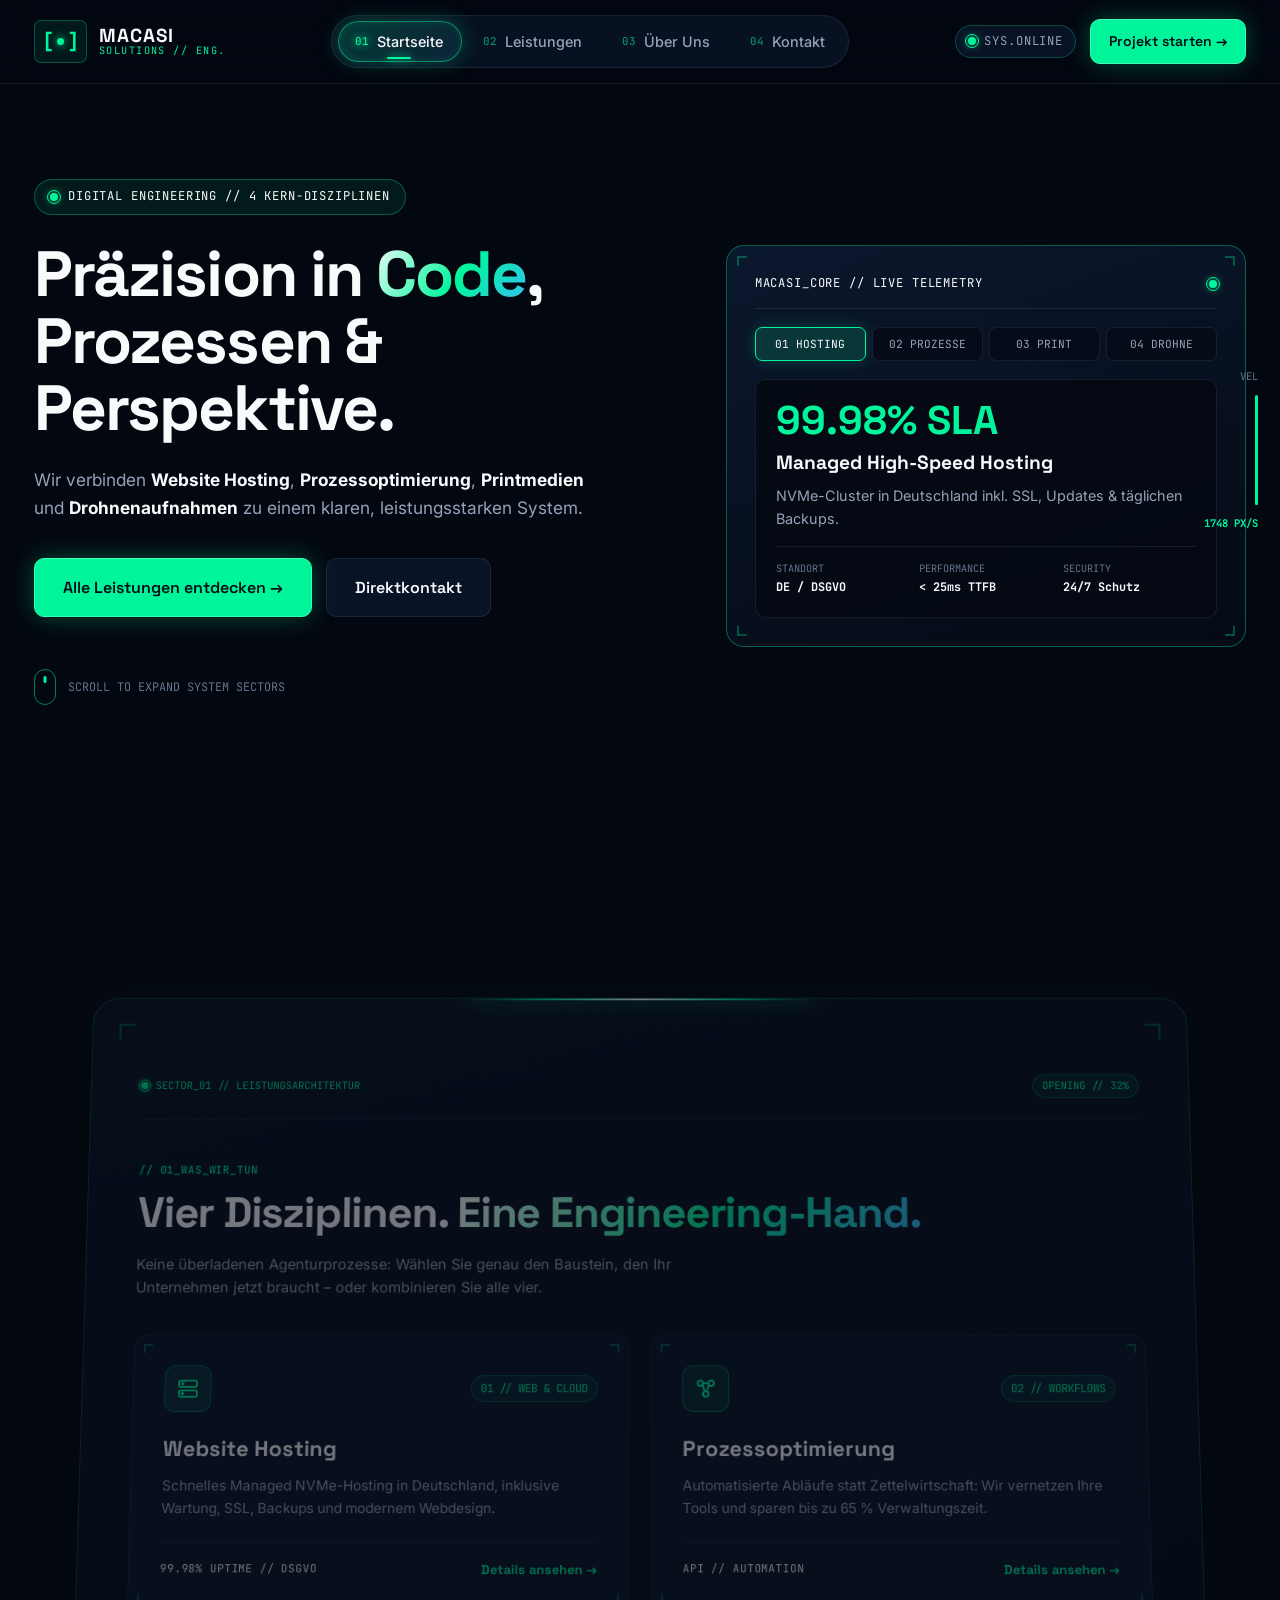
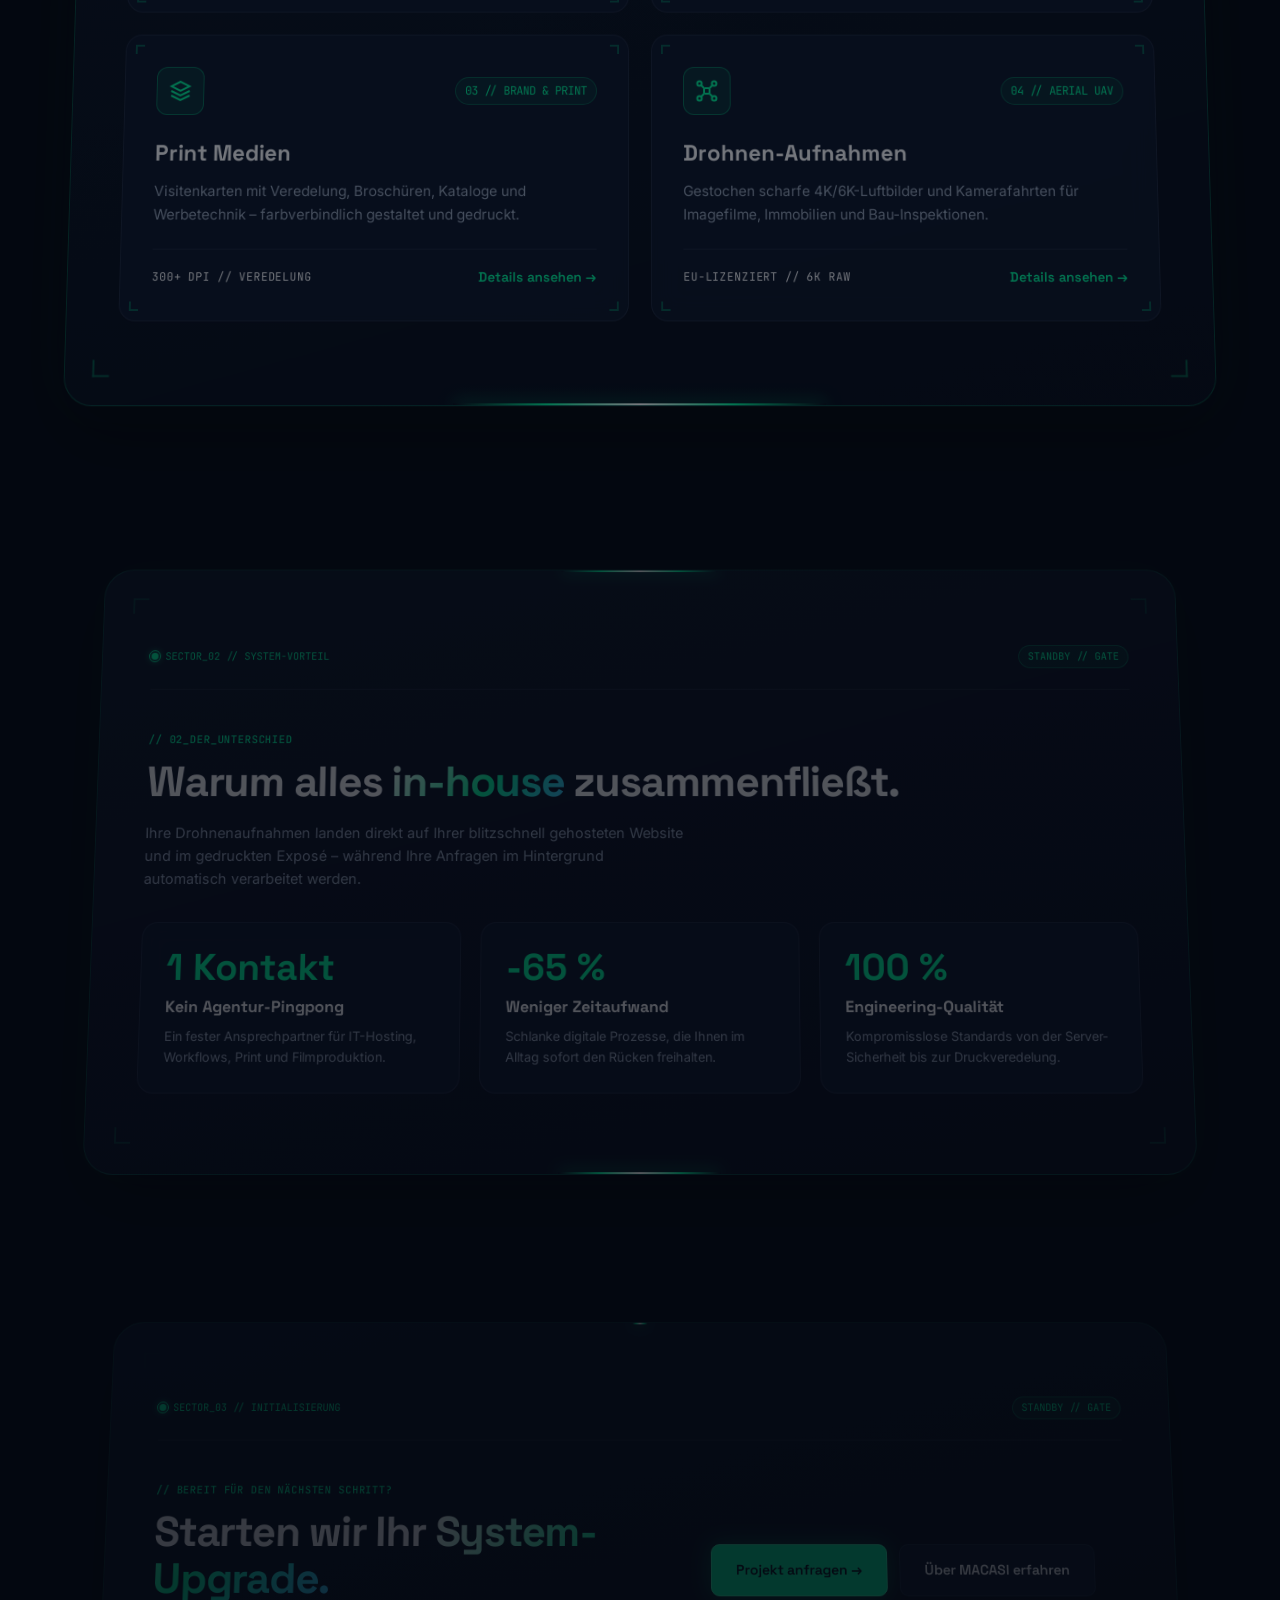
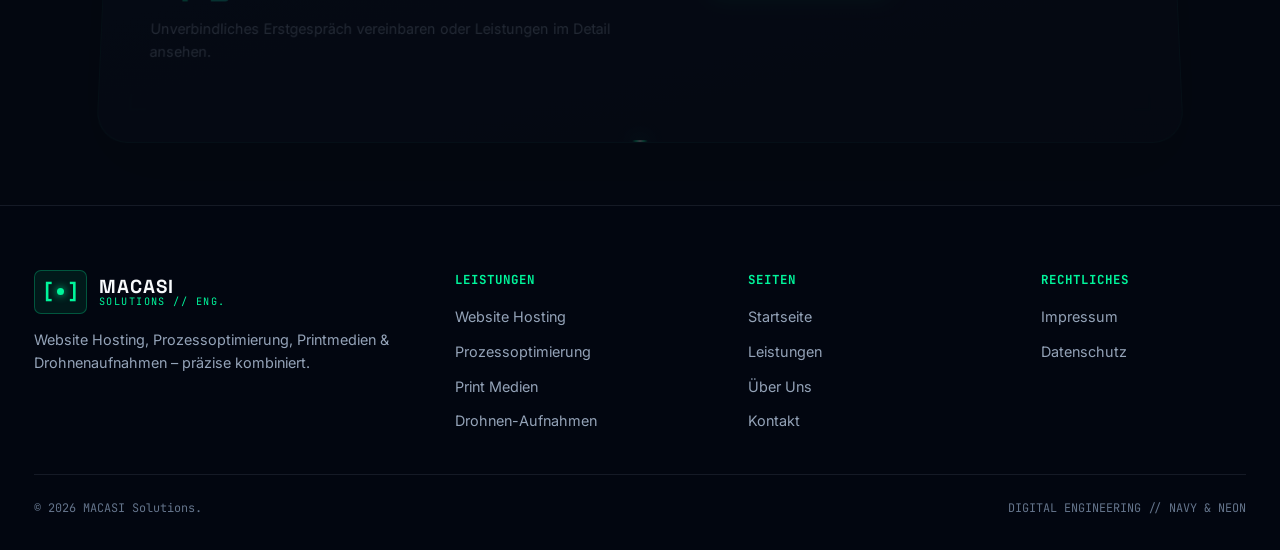
==== commit ac3c2191: "Neue Version Update und Entzerrung der inhalte" ====
--- a/index.html
+++ b/index.html
@@ -1,33 +1,36 @@
 <!DOCTYPE html>
-<html lang="de" class="scroll-smooth">
+<html lang="de">
 <head>
     <meta charset="UTF-8">
     <meta name="viewport" content="width=device-width, initial-scale=1.0">
     <title>MACASI Solutions | Digital Engineering, Hosting, Prozesse, Print & Drohne</title>
-    <meta name="description" content="MACASI Solutions verbindet hochpräzises Digital Engineering mit modernster Medienproduktion: Managed Hosting, Prozessoptimierung, Printmedien und 4K/6K Drohnenaufnahmen.">
-    
-    <!-- Fonts: Space Grotesk, Inter, JetBrains Mono -->
+    <meta name="description" content="MACASI Solutions verbindet Website Hosting, Prozessoptimierung, Printmedien und Drohnenaufnahmen zu einem modernen Digital-Engineering-System.">
     <link rel="preconnect" href="https://fonts.googleapis.com">
     <link rel="preconnect" href="https://fonts.gstatic.com" crossorigin>
     <link href="https://fonts.googleapis.com/css2?family=Inter:wght@300;400;500;600;700&family=JetBrains+Mono:wght@400;500;700&family=Space+Grotesk:wght@500;600;700&display=swap" rel="stylesheet">
-    
-    <!-- Stylesheet -->
     <link rel="stylesheet" href="css/style.css">
 </head>
 <body>
-    <!-- Ambient Background & Engineering Grid -->
+    <!-- Ambient Background -->
     <div class="bg-engineering-grid" aria-hidden="true"></div>
     <div class="bg-radial-glow glow-top" aria-hidden="true"></div>
     <div class="bg-radial-glow glow-mid" aria-hidden="true"></div>
 
-    <!-- Navigation Header -->
+    <!-- Right-Edge Scroll Velocity Telemetry HUD -->
+    <div class="scroll-telemetry-hud" aria-hidden="true">
+        <span>VEL</span>
+        <div class="hud-velocity-bar">
+            <div class="hud-velocity-fill" id="hud-velocity-fill"></div>
+        </div>
+        <span class="hud-readout-num" id="hud-velocity-val">0 PX/S</span>
+    </div>
+
+    <!-- Header Navigation -->
     <header class="site-header" id="site-header">
         <div class="container header-inner">
-            <a href="#start" class="brand-logo" data-page-trigger="main" aria-label="MACASI Solutions Startseite">
+            <a href="index.html" class="brand-logo" aria-label="MACASI Solutions Startseite">
                 <div class="logo-mark">
-                    <span class="logo-bracket">[</span>
-                    <span class="logo-dot"></span>
-                    <span class="logo-bracket">]</span>
+                    <span>[</span><span class="logo-dot"></span><span>]</span>
                 </div>
                 <div class="logo-text">
                     <span class="logo-primary">MACASI</span>
@@ -35,49 +38,34 @@
                 </div>
             </a>
 
-            <!-- Desktop Navigation with Sliding Spotlight Indicator -->
             <nav class="main-nav" id="main-nav" aria-label="Hauptnavigation">
                 <div class="nav-spotlight" id="nav-spotlight"></div>
                 <ul class="nav-list">
-                    <li>
-                        <a href="#start" class="nav-link active" data-section="start" data-index="01">
+                    <li class="nav-item">
+                        <a href="index.html" class="nav-link active">
                             <span class="nav-idx">01</span>
-                            <span class="nav-label">Startseite</span>
+                            <span>Startseite</span>
                             <span class="nav-reticle"></span>
                         </a>
                     </li>
-                    <li>
-                        <a href="#leistungen" class="nav-link" data-section="leistungen" data-index="02">
+                    <li class="nav-item">
+                        <a href="leistungen.html" class="nav-link">
                             <span class="nav-idx">02</span>
-                            <span class="nav-label">Leistungen</span>
+                            <span>Leistungen</span>
                             <span class="nav-reticle"></span>
                         </a>
                     </li>
-                    <li>
-                        <a href="#loesungsfinder" class="nav-link" data-section="loesungsfinder" data-index="03">
+                    <li class="nav-item">
+                        <a href="ueber-uns.html" class="nav-link">
                             <span class="nav-idx">03</span>
-                            <span class="nav-label">Engineering Lab</span>
+                            <span>Über Uns</span>
                             <span class="nav-reticle"></span>
                         </a>
                     </li>
-                    <li>
-                        <a href="#projekte" class="nav-link" data-section="projekte" data-index="04">
+                    <li class="nav-item">
+                        <a href="kontakt.html" class="nav-link">
                             <span class="nav-idx">04</span>
-                            <span class="nav-label">Referenzen</span>
-                            <span class="nav-reticle"></span>
-                        </a>
-                    </li>
-                    <li>
-                        <a href="#ueber-uns" class="nav-link" data-section="ueber-uns" data-index="05">
-                            <span class="nav-idx">05</span>
-                            <span class="nav-label">Über Uns</span>
-                            <span class="nav-reticle"></span>
-                        </a>
-                    </li>
-                    <li>
-                        <a href="#kontakt" class="nav-link" data-section="kontakt" data-index="06">
-                            <span class="nav-idx">06</span>
-                            <span class="nav-label">Kontakt</span>
+                            <span>Kontakt</span>
                             <span class="nav-reticle"></span>
                         </a>
                     </li>
@@ -85,18 +73,12 @@
             </nav>
 
             <div class="header-actions">
-                <div class="sys-status-badge" title="Alle Hosting- & Engineering-Systeme online">
+                <div class="sys-status-badge">
                     <span class="pulse-dot"></span>
-                    <span class="mono-label">SYS.ONLINE // 99.98%</span>
-                </div>
-                <a href="#kontakt" class="btn btn-neon btn-sm magnetic-btn">
-                    <span>Projekt starten</span>
-                    <svg class="icon-arrow" width="16" height="16" viewBox="0 0 24 24" fill="none" stroke="currentColor" stroke-width="2">
-                        <path d="M5 12h14M12 5l7 7-7 7"/>
-                    </svg>
-                </a>
-                <!-- Mobile Hamburger Button -->
-                <button class="mobile-menu-toggle" id="mobile-menu-toggle" aria-label="Menü öffnen" aria-expanded="false">
+                    <span class="mono-label">SYS.ONLINE</span>
+                </div>
+                <a href="kontakt.html" class="btn btn-neon btn-sm magnetic-btn">Projekt starten →</a>
+                <button class="mobile-menu-toggle" id="mobile-menu-toggle" aria-label="Menü öffnen">
                     <span class="hamburger-line line-1"></span>
                     <span class="hamburger-line line-2"></span>
                     <span class="hamburger-line line-3"></span>
@@ -105,1191 +87,336 @@
         </div>
     </header>
 
-    <!-- Mobile Navigation Drawer (Optimized for iPhone & iPad) -->
+    <!-- Mobile & Tablet Navigation Drawer -->
     <div class="mobile-drawer" id="mobile-drawer" aria-hidden="true">
         <div class="mobile-drawer-backdrop" id="mobile-drawer-backdrop"></div>
         <div class="mobile-drawer-content">
-            <div class="mobile-drawer-header">
-                <span class="mono-tag">// NAVIGATION_MATRIX v4.2</span>
-                <span class="sys-status-inline"><span class="pulse-dot"></span> SYSTEM ACTIVE</span>
-            </div>
             <ul class="mobile-nav-list">
-                <li>
-                    <a href="#start" class="mobile-nav-link" data-mobile-link>
-                        <span class="mono-num">01 //</span>
-                        <div class="mobile-link-body">
-                            <span class="mobile-link-title">Startseite</span>
-                            <span class="mobile-link-sub">Systemübersicht & Vision</span>
-                        </div>
-                        <span class="mobile-link-arrow">→</span>
-                    </a>
-                </li>
-                <li>
-                    <a href="#leistungen" class="mobile-nav-link" data-mobile-link>
-                        <span class="mono-num">02 //</span>
-                        <div class="mobile-link-body">
-                            <span class="mobile-link-title">Leistungen</span>
-                            <span class="mobile-link-sub">Hosting, Prozesse, Print & Drohne</span>
-                        </div>
-                        <span class="mobile-link-arrow">→</span>
-                    </a>
-                </li>
-                <li>
-                    <a href="#loesungsfinder" class="mobile-nav-link" data-mobile-link>
-                        <span class="mono-num">03 //</span>
-                        <div class="mobile-link-body">
-                            <span class="mobile-link-title">Engineering Lab</span>
-                            <span class="mobile-link-sub">Interaktiver Architektur-Konfigurator</span>
-                        </div>
-                        <span class="mobile-link-arrow">→</span>
-                    </a>
-                </li>
-                <li>
-                    <a href="#projekte" class="mobile-nav-link" data-mobile-link>
-                        <span class="mono-num">04 //</span>
-                        <div class="mobile-link-body">
-                            <span class="mobile-link-title">Referenzen</span>
-                            <span class="mobile-link-sub">Case Studies & Messbare Resultate</span>
-                        </div>
-                        <span class="mobile-link-arrow">→</span>
-                    </a>
-                </li>
-                <li>
-                    <a href="#ueber-uns" class="mobile-nav-link" data-mobile-link>
-                        <span class="mono-num">05 //</span>
-                        <div class="mobile-link-body">
-                            <span class="mobile-link-title">Über Uns</span>
-                            <span class="mobile-link-sub">DNA, Standards & Arbeitsweise</span>
-                        </div>
-                        <span class="mobile-link-arrow">→</span>
-                    </a>
-                </li>
-                <li>
-                    <a href="#kontakt" class="mobile-nav-link" data-mobile-link>
-                        <span class="mono-num">06 //</span>
-                        <div class="mobile-link-body">
-                            <span class="mobile-link-title">Kontakt</span>
-                            <span class="mobile-link-sub">Direktkanal & Erstberatung</span>
-                        </div>
-                        <span class="mobile-link-arrow">→</span>
-                    </a>
-                </li>
+                <li><a href="index.html" class="mobile-nav-link active"><span>01 // Startseite</span><span>→</span></a></li>
+                <li><a href="leistungen.html" class="mobile-nav-link"><span>02 // Leistungen</span><span>→</span></a></li>
+                <li><a href="ueber-uns.html" class="mobile-nav-link"><span>03 // Über Uns</span><span>→</span></a></li>
+                <li><a href="kontakt.html" class="mobile-nav-link"><span>04 // Kontakt</span><span>→</span></a></li>
             </ul>
-            <div class="mobile-drawer-footer">
-                <div class="mobile-quick-specs">
-                    <div>
-                        <span class="spec-label">HOSTING NODES</span>
-                        <span class="spec-val">DE-FRA // ISO 27001</span>
-                    </div>
-                    <div>
-                        <span class="spec-label">UAV LIZENZ</span>
-                        <span class="spec-val">EU A1/A2/A3</span>
-                    </div>
-                </div>
-                <a href="#kontakt" class="btn btn-neon btn-full" data-mobile-link>Kostenloses Erstgespräch anfragen</a>
-            </div>
+            <a href="kontakt.html" class="btn btn-neon btn-full">Erstgespräch anfragen</a>
         </div>
     </div>
 
-    <main id="main-content">
+    <main>
         <!-- ==========================================
-             01 // HERO SECTION (STARTSEITE)
+             HERO SECTION (CLEAN & SPACIOUS)
              ========================================== -->
-        <section id="start" class="hero-section section-observe">
-            <div class="container hero-grid">
-                <!-- Left Column: Value Proposition -->
-                <div class="hero-copy">
+        <section class="hero-minimal">
+            <div class="container hero-split">
+                <div>
                     <div class="eyebrow-badge">
-                        <span class="badge-bracket">[</span>
                         <span class="pulse-dot"></span>
-                        <span class="mono-text">DIGITAL ENGINEERING & MEDIA ARCHITECTURE</span>
-                        <span class="badge-bracket">]</span>
-                    </div>
-
-                    <h1 class="hero-title">
-                        Präzision in <span class="text-gradient-neon">Code</span>, Prozessen & <span class="text-underline-tech">Perspektive.</span>
+                        <span class="mono-text">DIGITAL ENGINEERING // 4 KERN-DISZIPLINEN</span>
+                    </div>
+
+                    <h1 class="hero-display-title">
+                        Präzision in <span class="text-gradient-neon">Code</span>, Prozessen & Perspektive.
                     </h1>
 
-                    <p class="hero-lead">
-                        Wir verbinden hochverfügbares <strong>Website Hosting</strong>, intelligente <strong>Prozessoptimierung</strong>, haptisch exzellente <strong>Printmedien</strong> und spektakuläre <strong>4K/6K Drohnenaufnahmen</strong> zu einem nahtlosen System für Ihren Unternehmensvorsprung.
+                    <p class="hero-short-lead">
+                        Wir verbinden <strong>Website Hosting</strong>, <strong>Prozessoptimierung</strong>, <strong>Printmedien</strong> und <strong>Drohnenaufnahmen</strong> zu einem klaren, leistungsstarken System.
                     </p>
 
-                    <div class="hero-cta-group">
-                        <a href="#leistungen" class="btn btn-neon btn-lg magnetic-btn">
-                            <span>Leistungen entdecken</span>
-                            <svg width="18" height="18" viewBox="0 0 24 24" fill="none" stroke="currentColor" stroke-width="2.2">
-                                <path d="M5 12h14M12 5l7 7-7 7"/>
-                            </svg>
-                        </a>
-                        <a href="#loesungsfinder" class="btn btn-glass btn-lg magnetic-btn">
-                            <span class="mono-prefix">//</span>
-                            <span>System-Konfigurator</span>
-                        </a>
-                    </div>
-
-                    <!-- Quick Discipline Strip -->
-                    <div class="hero-pillars-strip">
-                        <a href="#service-hosting" class="mini-pillar">
-                            <span class="mini-num">01</span>
-                            <span class="mini-name">Managed Hosting</span>
-                        </a>
-                        <a href="#service-prozesse" class="mini-pillar">
-                            <span class="mini-num">02</span>
-                            <span class="mini-name">Prozessoptimierung</span>
-                        </a>
-                        <a href="#service-print" class="mini-pillar">
-                            <span class="mini-num">03</span>
-                            <span class="mini-name">Print Engineering</span>
-                        </a>
-                        <a href="#service-drohne" class="mini-pillar">
-                            <span class="mini-num">04</span>
-                            <span class="mini-name">Drohnen-Luftbild</span>
-                        </a>
-                    </div>
-                </div>
-
-                <!-- Right Column: Interactive Digital Engineering Command Console -->
-                <div class="hero-visual">
-                    <div class="telemetry-console spotlight-card" id="hero-console">
-                        <!-- Corner Crosshairs -->
-                        <span class="corner-mark tl"></span>
-                        <span class="corner-mark tr"></span>
-                        <span class="corner-mark bl"></span>
-                        <span class="corner-mark br"></span>
-
-                        <div class="console-header">
-                            <div class="console-dots">
-                                <span class="dot red"></span>
-                                <span class="dot amber"></span>
-                                <span class="dot neon"></span>
-                            </div>
-                            <div class="console-title mono-text">MACASI_CORE_TELEMETRY // v2.6</div>
-                            <div class="console-live-tag"><span class="pulse-dot"></span> LIVE</div>
-                        </div>
-
-                        <!-- Interactive Module Switcher inside Hero Console -->
-                        <div class="console-tabs" role="tablist" aria-label="System-Module">
-                            <button class="console-tab active" data-console-tab="hosting" role="tab" aria-selected="true">
-                                <span class="mono-idx">01</span> HOSTING
-                            </button>
-                            <button class="console-tab" data-console-tab="process" role="tab" aria-selected="false">
-                                <span class="mono-idx">02</span> PROZESSE
-                            </button>
-                            <button class="console-tab" data-console-tab="print" role="tab" aria-selected="false">
-                                <span class="mono-idx">03</span> PRINT
-                            </button>
-                            <button class="console-tab" data-console-tab="drone" role="tab" aria-selected="false">
-                                <span class="mono-idx">04</span> DROHNE
-                            </button>
-                        </div>
-
-                        <div class="console-viewport">
-                            <!-- Canvas / SVG Radar & Node Graph -->
-                            <div class="console-graphic">
-                                <svg class="hud-svg" viewBox="0 0 420 230" fill="none" xmlns="http://www.w3.org/2000/svg">
-                                    <!-- Grid Lines -->
-                                    <g stroke="rgba(0, 245, 155, 0.1)" stroke-width="1">
-                                        <line x1="0" y1="45" x2="420" y2="45" />
-                                        <line x1="0" y1="95" x2="420" y2="95" />
-                                        <line x1="0" y1="145" x2="420" y2="145" />
-                                        <line x1="0" y1="195" x2="420" y2="195" />
-                                        <line x1="70" y1="0" x2="70" y2="230" />
-                                        <line x1="140" y1="0" x2="140" y2="230" />
-                                        <line x1="210" y1="0" x2="210" y2="230" />
-                                        <line x1="280" y1="0" x2="280" y2="230" />
-                                        <line x1="350" y1="0" x2="350" y2="230" />
-                                    </g>
-                                    
-                                    <!-- Animated Telemetry Wave -->
-                                    <path id="hud-wave-path" d="M 10 165 Q 65 90, 120 135 T 230 85 T 340 65 T 410 35" stroke="#00F59B" stroke-width="2.5" fill="none" stroke-linecap="round"/>
-                                    <path d="M 10 165 Q 65 90, 120 135 T 230 85 T 340 65 T 410 35 L 410 215 L 10 215 Z" fill="url(#neonFade)" opacity="0.28"/>
-
-                                    <!-- Target Reticle Ring -->
-                                    <g class="hud-reticle-group" transform="translate(310, 75)">
-                                        <circle cx="0" cy="0" r="32" stroke="#38BDF8" stroke-width="1" stroke-dasharray="4 4" class="spin-slow"/>
-                                        <circle cx="0" cy="0" r="20" stroke="#00F59B" stroke-width="1.5" stroke-opacity="0.7"/>
-                                        <circle cx="0" cy="0" r="4" fill="#00F59B"/>
-                                        <line x1="-38" y1="0" x2="-24" y2="0" stroke="#00F59B" stroke-width="1.5"/>
-                                        <line x1="24" y1="0" x2="38" y2="0" stroke="#00F59B" stroke-width="1.5"/>
-                                        <line x1="0" y1="-38" x2="0" y2="-24" stroke="#00F59B" stroke-width="1.5"/>
-                                        <line x1="0" y1="24" x2="0" y2="38" stroke="#00F59B" stroke-width="1.5"/>
-                                    </g>
-
-                                    <!-- Data Nodes -->
-                                    <circle cx="120" cy="135" r="5" fill="#060D1A" stroke="#00F59B" stroke-width="2.5"/>
-                                    <circle cx="230" cy="85" r="5" fill="#060D1A" stroke="#00F59B" stroke-width="2.5"/>
-
-                                    <!-- HUD Overlay Labels -->
-                                    <text x="16" y="26" fill="#94A3B8" font-family="JetBrains Mono" font-size="10" id="hud-svg-title">CLUSTER: DE-FRA-NVME-01 // SSL TLS 1.3</text>
-                                    <text x="16" y="212" fill="#00F59B" font-family="JetBrains Mono" font-size="10" id="hud-svg-sub">LATENCY: 11.4ms | PACKET LOSS: 0.00%</text>
-
-                                    <defs>
-                                        <linearGradient id="neonFade" x1="0" y1="0" x2="0" y2="1">
-                                            <stop offset="0%" stop-color="#00F59B" stop-opacity="0.6"/>
-                                            <stop offset="100%" stop-color="#00F59B" stop-opacity="0.0"/>
-                                        </linearGradient>
-                                    </defs>
-                                </svg>
-                            </div>
-
-                            <!-- Dynamic Console Metrics Readout -->
-                            <div class="console-readout" id="console-readout">
-                                <div class="readout-header">
-                                    <span class="mono-badge" id="console-module-code">MOD_01 // INFRASTRUCTURE</span>
-                                    <span class="readout-status" id="console-module-status">OPTIMAL</span>
-                                </div>
-                                <h2 class="readout-title" id="console-module-title">High-Availability Cloud & Web Hosting</h2>
-                                <p class="readout-desc" id="console-module-desc">
-                                    Dedizierte NVMe-Serverarchitektur in deutschen Rechenzentren mit automatischem Failover, täglichen Backups und kompromissloser Ladezeit-Optimierung.
-                                </p>
-                                <div class="readout-metrics">
-                                    <div class="metric-box">
-                                        <span class="metric-label" id="metric-1-label">UPTIME SLA</span>
-                                        <span class="metric-val" id="metric-1-val">99.98%</span>
-                                    </div>
-                                    <div class="metric-box">
-                                        <span class="metric-label" id="metric-2-label">TTFB SPEED</span>
-                                        <span class="metric-val" id="metric-2-val">&lt; 35 ms</span>
-                                    </div>
-                                    <div class="metric-box">
-                                        <span class="metric-label" id="metric-3-label">STANDORT</span>
-                                        <span class="metric-val" id="metric-3-val">DSGVO / DE</span>
-                                    </div>
-                                </div>
-                            </div>
-                        </div>
-                    </div>
-                </div>
-            </div>
-
-            <!-- Live Engineering Metrics Bar -->
-            <div class="container">
-                <div class="metrics-strip">
-                    <div class="metrics-item">
-                        <div class="metrics-number"><span class="counter" data-target="99.9">99.9</span>%</div>
-                        <div class="metrics-meta">
-                            <span class="mono-tag">HOSTING VERFÜGBARKEIT</span>
-                            <p>Managed High-Speed Server & Monitoring</p>
-                        </div>
-                    </div>
-                    <div class="metrics-item">
-                        <div class="metrics-number">-<span class="counter" data-target="65">65</span>%</div>
-                        <div class="metrics-meta">
-                            <span class="mono-tag">PROZESS-ZEITERSPARNIS</span>
-                            <p>Durch intelligente Workflows & Automatisierung</p>
-                        </div>
-                    </div>
-                    <div class="metrics-item">
-                        <div class="metrics-number"><span class="counter" data-target="300">300</span>+ DPI</div>
-                        <div class="metrics-meta">
-                            <span class="mono-tag">PRINT PRÄZISION</span>
-                            <p>Farbverbindlicher Offset- & Digitaldruck</p>
-                        </div>
-                    </div>
-                    <div class="metrics-item">
-                        <div class="metrics-number">4K / 6K</div>
-                        <div class="metrics-meta">
-                            <span class="mono-tag">AERIAL CINEMA & INSPEKTION</span>
-                            <p>EU-zertifizierte Drohnenflüge & Luftbilder</p>
-                        </div>
-                    </div>
-                </div>
-            </div>
-        </section>
-
-        <!-- ==========================================
-             02 // LEISTUNGEN (4 KERN-DISZIPLINEN)
-             ========================================== -->
-        <section id="leistungen" class="section-padding section-observe">
-            <div class="container">
-                <div class="section-header">
-                    <div class="section-eyebrow">
-                        <span class="mono-tag">// 02_LEISTUNGSARCHITEKTUR</span>
-                    </div>
-                    <div class="section-header-split">
-                        <h2 class="section-title">Vier Disziplinen. <span class="text-gradient-neon">Ein präzises Ökosystem.</span></h2>
-                        <p class="section-subtitle">
-                            Warum vier verschiedene Agenturen koordinieren, wenn Infrastruktur, interne Abläufe, Markenauftritt auf Papier und visuelle Luftbild-Perfektion aus einer einzigen Engineering-Hand kommen?
-                        </p>
-                    </div>
-                </div>
-
-                <!-- Bento Grid of the 4 Core Services -->
-                <div class="services-bento-grid">
-                    
-                    <!-- SERVICE 01: WEBSITE HOSTING & WEB ENGINEERING -->
-                    <article id="service-hosting" class="service-card spotlight-card">
-                        <span class="corner-mark tl"></span>
-                        <span class="corner-mark tr"></span>
-                        <span class="corner-mark bl"></span>
-                        <span class="corner-mark br"></span>
-
-                        <div class="service-card-top">
-                            <div class="service-icon-wrap">
-                                <svg width="28" height="28" viewBox="0 0 24 24" fill="none" stroke="currentColor" stroke-width="1.8">
-                                    <rect x="2" y="3" width="20" height="7" rx="2"/>
-                                    <rect x="2" y="14" width="20" height="7" rx="2"/>
-                                    <circle cx="6" cy="6.5" r="1" fill="currentColor"/>
-                                    <circle cx="6" cy="17.5" r="1" fill="currentColor"/>
-                                    <path d="M10 6.5h8M10 17.5h8"/>
-                                </svg>
-                            </div>
-                            <div class="service-telemetry">
-                                <span class="mono-code">SYS_01 // WEB & CLOUD</span>
-                                <span class="status-pill"><span class="pulse-dot"></span> NVMe CLUSTER</span>
-                            </div>
-                        </div>
-
-                        <h3 class="service-title">Website Hosting & Web-Engineering</h3>
-                        <p class="service-desc">
-                            Schnelle Ladezeiten, maximale Sicherheit und persönlicher Support ohne Warteschleifen. Wir hosten, warten und entwickeln Ihre Unternehmenswebsite auf modernster Enterprise-Infrastruktur.
-                        </p>
-
-                        <!-- Visual Server Rack Telemetry Bar -->
-                        <div class="tech-widget hosting-widget">
-                            <div class="rack-row">
-                                <span class="rack-label">NODE_DE_01</span>
-                                <div class="rack-leds">
-                                    <span class="led on"></span><span class="led on"></span><span class="led on"></span><span class="led pulse"></span>
-                                </div>
-                                <span class="rack-ping">12ms</span>
-                            </div>
-                            <div class="rack-row">
-                                <span class="rack-label">SSL_SHIELD_WAF</span>
-                                <div class="rack-bar"><span style="width: 98%"></span></div>
-                                <span class="rack-ping">ACTIVE</span>
-                            </div>
-                        </div>
-
-                        <ul class="service-specs">
-                            <li>
-                                <span class="spec-check">✓</span>
-                                <div><strong>Managed High-Speed Hosting:</strong> 100% NVMe-SSD Storage in ISO-zertifizierten Rechenzentren (DSGVO-konform).</div>
-                            </li>
-                            <li>
-                                <span class="spec-check">✓</span>
-                                <div><strong>Rundum-Sorglos-Wartung:</strong> Automatische tägliche Backups, 24/7 Uptime-Monitoring, SSL-Zertifikate & Sicherheits-Updates.</div>
-                            </li>
-                            <li>
-                                <span class="spec-check">✓</span>
-                                <div><strong>Domain, E-Mail & DNS:</strong> Professionelle Business-Postfächer, SPF/DKIM/DMARC-Schutz und nahtloser Umzugsservice.</div>
-                            </li>
-                            <li>
-                                <span class="spec-check">✓</span>
-                                <div><strong>Performance Webdesign:</strong> Moderne, responsive Websites mit Top-Werten bei Google Core Web Vitals.</div>
-                            </li>
-                        </ul>
-
-                        <div class="service-card-footer">
-                            <span class="mono-spec-tag">SLA 99.98% // HTTP/3 // DDoS-SCHUTZ</span>
-                            <a href="#kontakt" class="service-cta-link" data-prefill-service="Website Hosting & Web-Engineering">
-                                <span>Hosting anfragen</span>
-                                <span class="arrow">→</span>
-                            </a>
-                        </div>
-                    </article>
-
-                    <!-- SERVICE 02: PROZESSOPTIMIERUNG & AUTOMATISIERUNG -->
-                    <article id="service-prozesse" class="service-card spotlight-card">
-                        <span class="corner-mark tl"></span>
-                        <span class="corner-mark tr"></span>
-                        <span class="corner-mark bl"></span>
-                        <span class="corner-mark br"></span>
-
-                        <div class="service-card-top">
-                            <div class="service-icon-wrap">
-                                <svg width="28" height="28" viewBox="0 0 24 24" fill="none" stroke="currentColor" stroke-width="1.8">
-                                    <circle cx="6" cy="6" r="3"/>
-                                    <circle cx="18" cy="6" r="3"/>
-                                    <circle cx="12" cy="18" r="3"/>
-                                    <path d="M8.5 7.5L11 15.5M15.5 7.5L13 15.5M9 6h6"/>
-                                </svg>
-                            </div>
-                            <div class="service-telemetry">
-                                <span class="mono-code">SYS_02 // WORKFLOW ENGINE</span>
-                                <span class="status-pill"><span class="pulse-dot"></span> AUTO-SYNC</span>
-                            </div>
-                        </div>
-
-                        <h3 class="service-title">Prozessoptimierung & Digitalisierung</h3>
-                        <p class="service-desc">
-                            Schluss mit doppelter Datenpflege, Zettelwirtschaft und Medienbrüchen. Wir analysieren Ihre Geschäftsprozesse und bauen schlanke, automatisierte Abläufe, die messbar Zeit und Kosten sparen.
-                        </p>
-
-                        <!-- Visual Workflow Pipeline -->
-                        <div class="tech-widget workflow-widget">
-                            <div class="wf-node">INPUT / CRM</div>
-                            <div class="wf-connector"><span class="wf-packet"></span></div>
-                            <div class="wf-node wf-node-active">AUTOMATION API</div>
-                            <div class="wf-connector"><span class="wf-packet delay"></span></div>
-                            <div class="wf-node">ERP / OUTPUT</div>
-                        </div>
-
-                        <ul class="service-specs">
-                            <li>
-                                <span class="spec-check">✓</span>
-                                <div><strong>Ist-Analyse & Engpass-Diagnose:</strong> Transparente Aufdeckung von Zeitfressern und manuellen Routineaufgaben im Tagesgeschäft.</div>
-                            </li>
-                            <li>
-                                <span class="spec-check">✓</span>
-                                <div><strong>System-Verknüpfung & APIs:</strong> Nahtlose Verbindung von CRM, Buchhaltung, ERP, E-Mail, Kalender und Projekt-Tools.</div>
-                            </li>
-                            <li>
-                                <span class="spec-check">✓</span>
-                                <div><strong>Digitale Workflows:</strong> Automatisierte Angebotserstellung, Kunden-Onboarding, Rechnungsflüsse und Formularprozesse.</div>
-                            </li>
-                            <li>
-                                <span class="spec-check">✓</span>
-                                <div><strong>Team-Befähigung:</strong> Klare Dokumentation und praxisnahe Einführung, damit Ihr Team sofort produktiv arbeitet.</div>
-                            </li>
-                        </ul>
-
-                        <div class="service-card-footer">
-                            <span class="mono-spec-tag">REST API // WEBHOOKS // LEAN DIGITAL</span>
-                            <a href="#kontakt" class="service-cta-link" data-prefill-service="Prozessoptimierung & Automatisierung">
-                                <span>Prozess-Audit starten</span>
-                                <span class="arrow">→</span>
-                            </a>
-                        </div>
-                    </article>
-
-                    <!-- SERVICE 03: PRINT MEDIEN & CORPORATE DESIGN -->
-                    <article id="service-print" class="service-card spotlight-card">
-                        <span class="corner-mark tl"></span>
-                        <span class="corner-mark tr"></span>
-                        <span class="corner-mark bl"></span>
-                        <span class="corner-mark br"></span>
-
-                        <div class="service-card-top">
-                            <div class="service-icon-wrap">
-                                <svg width="28" height="28" viewBox="0 0 24 24" fill="none" stroke="currentColor" stroke-width="1.8">
-                                    <path d="M12 2L2 7l10 5 10-5-10-5z"/>
-                                    <path d="M2 17l10 5 10-5"/>
-                                    <path d="M2 12l10 5 10-5"/>
-                                </svg>
-                            </div>
-                            <div class="service-telemetry">
-                                <span class="mono-code">SYS_03 // PRINT & BRAND</span>
-                                <span class="status-pill"><span class="pulse-dot"></span> CMYK / PANTONE</span>
-                            </div>
-                        </div>
-
-                        <h3 class="service-title">Print Medien & Corporate Design</h3>
-                        <p class="service-desc">
-                            Digitale Exzellenz braucht ein starkes haptisches Gegenstück. Wir gestalten und produzieren hochwertige Drucksachen und Werbetechnik, die Ihre Marke physisch erlebbar machen.
-                        </p>
-
-                        <!-- Visual CMYK Registration & Crop Marks -->
-                        <div class="tech-widget print-widget">
-                            <div class="cmyk-bars">
-                                <span class="c-bar cyan" title="Cyan">C</span>
-                                <span class="c-bar magenta" title="Magenta">M</span>
-                                <span class="c-bar yellow" title="Yellow">Y</span>
-                                <span class="c-bar key" title="Key/Black">K</span>
-                                <span class="c-bar spot" title="Neon Spot">PANTONE</span>
-                            </div>
-                            <div class="print-reg-mark">
-                                <span>PASSKREUZ // 300 DPI // FOGRA39</span>
-                            </div>
-                        </div>
-
-                        <ul class="service-specs">
-                            <li>
-                                <span class="spec-check">✓</span>
-                                <div><strong>Geschäftsausstattung:</strong> Edle Visitenkarten (inkl. Heißfolie, Prägung, UV-Lack), Briefpapier, Mappen & Stempel.</div>
-                            </li>
-                            <li>
-                                <span class="spec-check">✓</span>
-                                <div><strong>Marketing- & Vertriebsmedien:</strong> Imagebroschüren, Produktkataloge, Flyer, Roll-Ups, Plakate und Messestände.</div>
-                            </li>
-                            <li>
-                                <span class="spec-check">✓</span>
-                                <div><strong>Werbetechnik & Beschilderung:</strong> Fahrzeugbeschriftung, Firmenschilder, Schaufensterfolierung und Bauzaunbanner.</div>
-                            </li>
-                            <li>
-                                <span class="spec-check">✓</span>
-                                <div><strong>Druckvorstufe & Produktion:</strong> Reinzeichnung, Farbmanagement, Papierberatung und komplette Druckabwicklung bis zur Lieferung.</div>
-                            </li>
-                        </ul>
-
-                        <div class="service-card-footer">
-                            <span class="mono-spec-tag">ISO COATED V2 // VEREDELUNG // GROSSFORMAT</span>
-                            <a href="#kontakt" class="service-cta-link" data-prefill-service="Print Medien & Corporate Design">
-                                <span>Printprojekt anfragen</span>
-                                <span class="arrow">→</span>
-                            </a>
-                        </div>
-                    </article>
-
-                    <!-- SERVICE 04: DROHNEN AUFNAHMEN & LUFTBILD-ENGINEERING -->
-                    <article id="service-drohne" class="service-card spotlight-card">
-                        <span class="corner-mark tl"></span>
-                        <span class="corner-mark tr"></span>
-                        <span class="corner-mark bl"></span>
-                        <span class="corner-mark br"></span>
-
-                        <div class="service-card-top">
-                            <div class="service-icon-wrap">
-                                <svg width="28" height="28" viewBox="0 0 24 24" fill="none" stroke="currentColor" stroke-width="1.8">
-                                    <path d="M9 9L5 5M15 9l4-4M9 15l-4 4M15 15l4 4"/>
-                                    <circle cx="4" cy="4" r="2.5"/>
-                                    <circle cx="20" cy="4" r="2.5"/>
-                                    <circle cx="4" cy="20" r="2.5"/>
-                                    <circle cx="20" cy="20" r="2.5"/>
-                                    <rect x="9" y="9" width="6" height="6" rx="1.5"/>
-                                </svg>
-                            </div>
-                            <div class="service-telemetry">
-                                <span class="mono-code">SYS_04 // AERIAL UAV</span>
-                                <span class="status-pill"><span class="pulse-dot"></span> 4K/6K RAW</span>
-                            </div>
-                        </div>
-
-                        <h3 class="service-title">Drohnen-Aufnahmen & Luftbild-Technik</h3>
-                        <p class="service-desc">
-                            Neue Blickwinkel für Marketing, Dokumentation und Inspektion. Mit modernster Drohnentechnik liefern wir gestochen scharfe Luftbilder und stabilisierte Kamerafahrten für Web, Social Media und Print.
-                        </p>
-
-                        <!-- Visual Drone Telemetry HUD -->
-                        <div class="tech-widget drone-widget">
-                            <div class="drone-hud-item">
-                                <span class="hud-k">ALTITUDE</span>
-                                <span class="hud-v">85.4 m AGL</span>
-                            </div>
-                            <div class="drone-hud-item">
-                                <span class="hud-k">GIMBAL</span>
-                                <span class="hud-v">-24° LOCKED</span>
-                            </div>
-                            <div class="drone-hud-item">
-                                <span class="hud-k">OPTICS</span>
-                                <span class="hud-v">6K 60FPS D-LOG</span>
-                            </div>
-                        </div>
-
-                        <ul class="service-specs">
-                            <li>
-                                <span class="spec-check">✓</span>
-                                <div><strong>Imagefilme & Immobilien:</strong> Kinoreife 4K/6K-Luftaufnahmen von Firmengebäuden, Hotels, Gewerbeobjekten und Events.</div>
-                            </li>
-                            <li>
-                                <span class="spec-check">✓</span>
-                                <div><strong>Baufortschritt & Inspektion:</strong> Regelmäßige Baudokumentation, Dach-, Fassaden- und Photovoltaik-Befliegungen ohne teures Gerüst.</div>
-                            </li>
-                            <li>
-                                <span class="spec-check">✓</span>
-                                <div><strong>Rechtssicher & Versichert:</strong> EU-Fernpilotenzeugnis (A1/A2/A3), gewerbliche Luftfahrt-Haftpflicht und Einholung aller Aufstiegsgenehmigungen.</div>
-                            </li>
-                            <li>
-                                <span class="spec-check">✓</span>
-                                <div><strong>Inhouse Post-Production:</strong> Professionelles Color Grading, Schnitt, Vertonung sowie hochauflösende Retusche für Großformat-Print.</div>
-                            </li>
-                        </ul>
-
-                        <div class="service-card-footer">
-                            <span class="mono-spec-tag">EU-LIZENZIERT // 10-BIT D-LOG // 48MP RAW</span>
-                            <a href="#kontakt" class="service-cta-link" data-prefill-service="Drohnen-Aufnahmen & Luftbild">
-                                <span>Flugtermin planen</span>
-                                <span class="arrow">→</span>
-                            </a>
-                        </div>
-                    </article>
-
-                </div>
-            </div>
-        </section>
-
-        <!-- ==========================================
-             03 // INTERACTIVE ENGINEERING LAB (LÖSUNGSFINDER)
-             ========================================== -->
-        <section id="loesungsfinder" class="section-padding section-observe">
-            <div class="container">
-                <div class="lab-wrapper spotlight-card">
+                    <div class="hero-cta-row">
+                        <a href="leistungen.html" class="btn btn-neon btn-lg magnetic-btn">Alle Leistungen entdecken →</a>
+                        <a href="kontakt.html" class="btn btn-glass btn-lg magnetic-btn">Direktkontakt</a>
+                    </div>
+
+                    <div class="scroll-cue">
+                        <div class="scroll-mouse"><span class="scroll-wheel"></span></div>
+                        <span>SCROLL TO EXPAND SYSTEM SECTORS</span>
+                    </div>
+                </div>
+
+                <!-- Streamlined Interactive Core Console -->
+                <div class="core-orb-card spotlight-card">
                     <span class="corner-mark tl"></span>
                     <span class="corner-mark tr"></span>
                     <span class="corner-mark bl"></span>
                     <span class="corner-mark br"></span>
 
-                    <div class="lab-header">
+                    <div class="orb-header">
+                        <span class="mono-text">MACASI_CORE // LIVE TELEMETRY</span>
+                        <span class="pulse-dot"></span>
+                    </div>
+
+                    <div class="orb-tabs" role="tablist">
+                        <button class="orb-tab active" data-orb-tab="hosting">01 HOSTING</button>
+                        <button class="orb-tab" data-orb-tab="process">02 PROZESSE</button>
+                        <button class="orb-tab" data-orb-tab="print">03 PRINT</button>
+                        <button class="orb-tab" data-orb-tab="drone">04 DROHNE</button>
+                    </div>
+
+                    <div class="orb-display">
+                        <div class="orb-metric-big" id="orb-metric">99.98% SLA</div>
+                        <h2 class="orb-title" id="orb-title">Managed High-Speed Hosting</h2>
+                        <p class="orb-desc" id="orb-desc">NVMe-Cluster in Deutschland inkl. SSL, Updates & täglichen Backups.</p>
+
+                        <div class="orb-mini-specs">
+                            <div><span>STANDORT</span><strong id="orb-s1">DE / DSGVO</strong></div>
+                            <div><span>PERFORMANCE</span><strong id="orb-s2">&lt; 25ms TTFB</strong></div>
+                            <div><span>SECURITY</span><strong id="orb-s3">24/7 Schutz</strong></div>
+                        </div>
+                    </div>
+                </div>
+            </div>
+        </section>
+
+        <!-- ==========================================
+             EXPANDING GATE 01 // DIE 4 KERN-LEISTUNGEN
+             ========================================== -->
+        <section class="scroll-aperture-stage">
+            <div class="aperture-frame">
+                <div class="aperture-gate-top"></div>
+                <div class="aperture-gate-bottom"></div>
+                <span class="aperture-bracket tl"></span>
+                <span class="aperture-bracket tr"></span>
+                <span class="aperture-bracket bl"></span>
+                <span class="aperture-bracket br"></span>
+
+                <div class="aperture-status-bar">
+                    <span class="gate-code"><span class="pulse-dot"></span> SECTOR_01 // LEISTUNGSARCHITEKTUR</span>
+                    <span class="gate-state">STANDBY // GATE</span>
+                </div>
+
+                <div>
+                    <span class="mono-tag">// 01_WAS_WIR_TUN</span>
+                    <h2 class="section-title">Vier Disziplinen. <span class="text-gradient-neon">Eine Engineering-Hand.</span></h2>
+                    <p class="section-lead">
+                        Keine überladenen Agenturprozesse: Wählen Sie genau den Baustein, den Ihr Unternehmen jetzt braucht – oder kombinieren Sie alle vier.
+                    </p>
+                </div>
+
+                <div class="pillars-clean-grid">
+                    <!-- Pillar 1 -->
+                    <article class="pillar-teaser-card spotlight-card">
+                        <span class="corner-mark tl"></span><span class="corner-mark tr"></span><span class="corner-mark bl"></span><span class="corner-mark br"></span>
                         <div>
-                            <span class="mono-tag">// 03_INTERACTIVE_SOLUTION_ARCHITECT</span>
-                            <h2 class="section-title">Der MACASI <span class="text-gradient-neon">System-Konfigurator</span></h2>
-                        </div>
-                        <p class="lab-intro">
-                            Wählen Sie Ihr aktuelles Vorhaben – unser Engineering-System zeigt Ihnen sofort, wie unsere vier Disziplinen optimal ineinandergreifen.
+                            <div class="pillar-top">
+                                <div class="pillar-icon">
+                                    <svg width="24" height="24" viewBox="0 0 24 24" fill="none" stroke="currentColor" stroke-width="2"><rect x="2" y="3" width="20" height="7" rx="2"/><rect x="2" y="14" width="20" height="7" rx="2"/><circle cx="6" cy="6.5" r="1"/><circle cx="6" cy="17.5" r="1"/></svg>
+                                </div>
+                                <span class="pillar-num">01 // WEB & CLOUD</span>
+                            </div>
+                            <h3>Website Hosting</h3>
+                            <p>Schnelles Managed NVMe-Hosting in Deutschland, inklusive Wartung, SSL, Backups und modernem Webdesign.</p>
+                        </div>
+                        <div class="pillar-tags-row">
+                            <span class="mono-text">99.98% UPTIME // DSGVO</span>
+                            <a href="leistungen.html#hosting" class="pillar-link">Details ansehen →</a>
+                        </div>
+                    </article>
+
+                    <!-- Pillar 2 -->
+                    <article class="pillar-teaser-card spotlight-card">
+                        <span class="corner-mark tl"></span><span class="corner-mark tr"></span><span class="corner-mark bl"></span><span class="corner-mark br"></span>
+                        <div>
+                            <div class="pillar-top">
+                                <div class="pillar-icon">
+                                    <svg width="24" height="24" viewBox="0 0 24 24" fill="none" stroke="currentColor" stroke-width="2"><circle cx="6" cy="6" r="3"/><circle cx="18" cy="6" r="3"/><circle cx="12" cy="18" r="3"/><path d="M8.5 7.5L11 15.5M15.5 7.5L13 15.5M9 6h6"/></svg>
+                                </div>
+                                <span class="pillar-num">02 // WORKFLOWS</span>
+                            </div>
+                            <h3>Prozessoptimierung</h3>
+                            <p>Automatisierte Abläufe statt Zettelwirtschaft: Wir vernetzen Ihre Tools und sparen bis zu 65 % Verwaltungszeit.</p>
+                        </div>
+                        <div class="pillar-tags-row">
+                            <span class="mono-text">API // AUTOMATION</span>
+                            <a href="leistungen.html#prozesse" class="pillar-link">Details ansehen →</a>
+                        </div>
+                    </article>
+
+                    <!-- Pillar 3 -->
+                    <article class="pillar-teaser-card spotlight-card">
+                        <span class="corner-mark tl"></span><span class="corner-mark tr"></span><span class="corner-mark bl"></span><span class="corner-mark br"></span>
+                        <div>
+                            <div class="pillar-top">
+                                <div class="pillar-icon">
+                                    <svg width="24" height="24" viewBox="0 0 24 24" fill="none" stroke="currentColor" stroke-width="2"><path d="M12 2L2 7l10 5 10-5-10-5zM2 17l10 5 10-5M2 12l10 5 10-5"/></svg>
+                                </div>
+                                <span class="pillar-num">03 // BRAND & PRINT</span>
+                            </div>
+                            <h3>Print Medien</h3>
+                            <p>Visitenkarten mit Veredelung, Broschüren, Kataloge und Werbetechnik – farbverbindlich gestaltet und gedruckt.</p>
+                        </div>
+                        <div class="pillar-tags-row">
+                            <span class="mono-text">300+ DPI // VEREDELUNG</span>
+                            <a href="leistungen.html#print" class="pillar-link">Details ansehen →</a>
+                        </div>
+                    </article>
+
+                    <!-- Pillar 4 -->
+                    <article class="pillar-teaser-card spotlight-card">
+                        <span class="corner-mark tl"></span><span class="corner-mark tr"></span><span class="corner-mark bl"></span><span class="corner-mark br"></span>
+                        <div>
+                            <div class="pillar-top">
+                                <div class="pillar-icon">
+                                    <svg width="24" height="24" viewBox="0 0 24 24" fill="none" stroke="currentColor" stroke-width="2"><path d="M9 9L5 5M15 9l4-4M9 15l-4 4M15 15l4 4"/><circle cx="4" cy="4" r="2.5"/><circle cx="20" cy="4" r="2.5"/><circle cx="4" cy="20" r="2.5"/><circle cx="20" cy="20" r="2.5"/><rect x="9" y="9" width="6" height="6" rx="1.5"/></svg>
+                                </div>
+                                <span class="pillar-num">04 // AERIAL UAV</span>
+                            </div>
+                            <h3>Drohnen-Aufnahmen</h3>
+                            <p>Gestochen scharfe 4K/6K-Luftbilder und Kamerafahrten für Imagefilme, Immobilien und Bau-Inspektionen.</p>
+                        </div>
+                        <div class="pillar-tags-row">
+                            <span class="mono-text">EU-LIZENZIERT // 6K RAW</span>
+                            <a href="leistungen.html#drohne" class="pillar-link">Details ansehen →</a>
+                        </div>
+                    </article>
+                </div>
+            </div>
+        </section>
+
+        <!-- ==========================================
+             EXPANDING GATE 02 // WARUM MACASI (SYNERGIE)
+             ========================================== -->
+        <section class="scroll-aperture-stage">
+            <div class="aperture-frame">
+                <div class="aperture-gate-top"></div>
+                <div class="aperture-gate-bottom"></div>
+                <span class="aperture-bracket tl"></span>
+                <span class="aperture-bracket tr"></span>
+                <span class="aperture-bracket bl"></span>
+                <span class="aperture-bracket br"></span>
+
+                <div class="aperture-status-bar">
+                    <span class="gate-code"><span class="pulse-dot"></span> SECTOR_02 // SYSTEM-VORTEIL</span>
+                    <span class="gate-state">STANDBY // GATE</span>
+                </div>
+
+                <div>
+                    <span class="mono-tag">// 02_DER_UNTERSCHIED</span>
+                    <h2 class="section-title">Warum alles <span class="text-gradient-neon">in-house</span> zusammenfließt.</h2>
+                    <p class="section-lead">
+                        Ihre Drohnenaufnahmen landen direkt auf Ihrer blitzschnell gehosteten Website und im gedruckten Exposé – während Ihre Anfragen im Hintergrund automatisch verarbeitet werden.
+                    </p>
+                </div>
+
+                <div class="kpi-grid-3">
+                    <div class="kpi-card spotlight-card">
+                        <div class="kpi-val">1 Kontakt</div>
+                        <h3 class="kpi-title">Kein Agentur-Pingpong</h3>
+                        <p class="kpi-text">Ein fester Ansprechpartner für IT-Hosting, Workflows, Print und Filmproduktion.</p>
+                    </div>
+                    <div class="kpi-card spotlight-card">
+                        <div class="kpi-val">-65 %</div>
+                        <h3 class="kpi-title">Weniger Zeitaufwand</h3>
+                        <p class="kpi-text">Schlanke digitale Prozesse, die Ihnen im Alltag sofort den Rücken freihalten.</p>
+                    </div>
+                    <div class="kpi-card spotlight-card">
+                        <div class="kpi-val">100 %</div>
+                        <h3 class="kpi-title">Engineering-Qualität</h3>
+                        <p class="kpi-text">Kompromisslose Standards von der Server-Sicherheit bis zur Druckveredelung.</p>
+                    </div>
+                </div>
+            </div>
+        </section>
+
+        <!-- ==========================================
+             EXPANDING GATE 03 // CALL TO ACTION
+             ========================================== -->
+        <section class="scroll-aperture-stage">
+            <div class="aperture-frame">
+                <div class="aperture-gate-top"></div>
+                <div class="aperture-gate-bottom"></div>
+                <span class="aperture-bracket tl"></span>
+                <span class="aperture-bracket tr"></span>
+                <span class="aperture-bracket bl"></span>
+                <span class="aperture-bracket br"></span>
+
+                <div class="aperture-status-bar">
+                    <span class="gate-code"><span class="pulse-dot"></span> SECTOR_03 // INITIALISIERUNG</span>
+                    <span class="gate-state">STANDBY // GATE</span>
+                </div>
+
+                <div class="hero-split">
+                    <div>
+                        <span class="mono-tag">// BEREIT FÜR DEN NÄCHSTEN SCHRITT?</span>
+                        <h2 class="section-title">Starten wir Ihr <span class="text-gradient-neon">System-Upgrade.</span></h2>
+                        <p class="section-lead">
+                            Unverbindliches Erstgespräch vereinbaren oder Leistungen im Detail ansehen.
                         </p>
                     </div>
-
-                    <!-- Scenario Selector Buttons -->
-                    <div class="scenario-tabs" role="tablist" aria-label="Unternehmensszenarien">
-                        <button class="scenario-btn active" data-scenario="relaunch" role="tab" aria-selected="true">
-                            <span class="scen-num">SZENARIO 01</span>
-                            <span class="scen-title">Kompletter Marken- & Web-Relaunch</span>
-                        </button>
-                        <button class="scenario-btn" data-scenario="efficiency" role="tab" aria-selected="false">
-                            <span class="scen-num">SZENARIO 02</span>
-                            <span class="scen-title">Zeitfresser stoppen & Digitalisieren</span>
-                        </button>
-                        <button class="scenario-btn" data-scenario="realestate" role="tab" aria-selected="false">
-                            <span class="scen-num">SZENARIO 03</span>
-                            <span class="scen-title">Immobilien-, Bau- & Standort-Marketing</span>
-                        </button>
-                        <button class="scenario-btn" data-scenario="event" role="tab" aria-selected="false">
-                            <span class="scen-num">SZENARIO 04</span>
-                            <span class="scen-title">Messeauftritt & Vertriebs-Offensive</span>
-                        </button>
-                    </div>
-
-                    <!-- Dynamic Output Matrix -->
-                    <div class="scenario-output" id="scenario-output">
-                        <div class="scenario-main-info">
-                            <div class="scenario-badge-row">
-                                <span class="mono-badge" id="scen-code">BLUEPRINT // RELAUNCH_360</span>
-                                <span class="scen-impact" id="scen-impact">Effekt: Konsistenter Premium-Auftritt auf allen Kanälen</span>
-                            </div>
-                            <h3 class="scen-headline" id="scen-headline">Vom eigenen Hochleistungs-Server bis zur edlen Broschüre & Luftaufnahme Ihres Firmensitzes.</h3>
-                            <p class="scen-description" id="scen-description">
-                                Statt Stückwerk erhalten Sie einen Guss: Wir fotografieren und filmen Ihren Standort aus der Luft, entwickeln daraus eine blitzschnelle Website auf unserem Managed Hosting und statten Ihr Vertriebsteam mit exakt abgestimmten Printmedien aus.
-                            </p>
-                            <div class="scen-action-row">
-                                <a href="#kontakt" class="btn btn-neon magnetic-btn" id="scen-cta-btn" data-prefill-service="Kompletter Marken- & Web-Relaunch">
-                                    <span>Dieses Paket unverbindlich anfragen</span>
-                                    <span>→</span>
-                                </a>
-                            </div>
-                        </div>
-
-                        <div class="scenario-modules-grid">
-                            <div class="scen-mod-box" id="scen-mod-hosting">
-                                <div class="scen-mod-top">
-                                    <span class="mono-idx">01 // HOSTING</span>
-                                    <span class="mod-active-pill">AKTIV</span>
-                                </div>
-                                <p id="scen-text-hosting">Managed NVMe-Hosting, SSL-Sicherheit, Domain-Setup & blitzschnelle Website.</p>
-                            </div>
-                            <div class="scen-mod-box" id="scen-mod-process">
-                                <div class="scen-mod-top">
-                                    <span class="mono-idx">02 // PROZESSE</span>
-                                    <span class="mod-active-pill">AKTIV</span>
-                                </div>
-                                <p id="scen-text-process">Digitale Kontakt- & Anfrageformulare direkt ins CRM mit automatischer Terminbuchung.</p>
-                            </div>
-                            <div class="scen-mod-box" id="scen-mod-print">
-                                <div class="scen-mod-top">
-                                    <span class="mono-idx">03 // PRINT</span>
-                                    <span class="mod-active-pill">AKTIV</span>
-                                </div>
-                                <p id="scen-text-print">Neue Visitenkarten mit Veredelung, Briefbogen und hochwertige Imagebroschüre.</p>
-                            </div>
-                            <div class="scen-mod-box" id="scen-mod-drone">
-                                <div class="scen-mod-top">
-                                    <span class="mono-idx">04 // DROHNE</span>
-                                    <span class="mod-active-pill">AKTIV</span>
-                                </div>
-                                <p id="scen-text-drone">4K Hero-Video Ihres Unternehmensstandorts für die Startseite & hochauflösende Print-Fotos.</p>
-                            </div>
-                        </div>
-                    </div>
-                </div>
-            </div>
-        </section>
-
-        <!-- ==========================================
-             04 // REFERENZEN & CASE STUDIES
-             ========================================== -->
-        <section id="projekte" class="section-padding section-observe">
-            <div class="container">
-                <div class="section-header">
-                    <div class="section-eyebrow">
-                        <span class="mono-tag">// 04_PROJEKT_TELEMETRIE</span>
-                    </div>
-                    <div class="section-header-split">
-                        <h2 class="section-title">Praxisbeispiele & <span class="text-gradient-neon">System-Synergien.</span></h2>
-                        <div class="filter-pills" role="tablist" aria-label="Projekte filtern">
-                            <button class="filter-pill active" data-filter="all">Alle Systeme</button>
-                            <button class="filter-pill" data-filter="hosting">Hosting & Web</button>
-                            <button class="filter-pill" data-filter="prozesse">Prozesse</button>
-                            <button class="filter-pill" data-filter="print">Print</button>
-                            <button class="filter-pill" data-filter="drohne">Drohne</button>
-                        </div>
-                    </div>
-                </div>
-
-                <div class="cases-grid" id="cases-grid">
-                    <!-- Case 1 -->
-                    <article class="case-card spotlight-card" data-categories="hosting prozesse">
-                        <div class="case-visual case-vis-1">
-                            <div class="case-overlay-tags">
-                                <span class="mono-chip">HOSTING</span>
-                                <span class="mono-chip">PROZESSOPTIMIERUNG</span>
-                            </div>
-                            <div class="case-graphic-hud">
-                                <span class="hud-big-metric">-68%</span>
-                                <span class="hud-sub-metric">BEARBEITUNGSZEIT PRO AUFTRAG</span>
-                            </div>
-                        </div>
-                        <div class="case-body">
-                            <span class="case-client mono-text">INDUSTRIE & HANDWERK // MITTELSTAND</span>
-                            <h3 class="case-title">High-Speed Web-Plattform & Automatisierter Angebots-Workflow</h3>
-                            <p class="case-text">
-                                Migration auf unser Managed NVMe-Cluster inklusive digitalem Konfigurator: Kundenanfragen werden automatisch vorqualifiziert, im System angelegt und als fertiger Angebotsentwurf bereitgestellt.
-                            </p>
-                            <div class="case-results">
-                                <div><strong>0.4s</strong> Ladezeit</div>
-                                <div><strong>12 Std./Woche</strong> Zeitersparnis</div>
-                                <div><strong>100%</strong> DSGVO-konform</div>
-                            </div>
-                        </div>
-                    </article>
-
-                    <!-- Case 2 -->
-                    <article class="case-card spotlight-card" data-categories="drohne print hosting">
-                        <div class="case-visual case-vis-2">
-                            <div class="case-overlay-tags">
-                                <span class="mono-chip">DROHNE 6K</span>
-                                <span class="mono-chip">PRINT MEDIEN</span>
-                                <span class="mono-chip">WEB</span>
-                            </div>
-                            <div class="case-graphic-hud">
-                                <span class="hud-big-metric">6K RAW</span>
-                                <span class="hud-sub-metric">LUFTBILD & EXPOSÉ-DRUCK</span>
-                            </div>
-                        </div>
-                        <div class="case-body">
-                            <span class="case-client mono-text">IMMOBILIEN & PROJEKTENTWICKLUNG</span>
-                            <h3 class="case-title">Luftbild-Inszenierung, 36-seitiges Print-Exposé & Projekt-Website</h3>
-                            <p class="case-text">
-                                Befliegung eines neuen Gewerbeparks in der Dämmerung (Golden Hour), Gestaltung und Druck hochwertiger Investoren-Broschüren mit Matt-Cellophanierung sowie Launch der Projekt-Landingpage.
-                            </p>
-                            <div class="case-results">
-                                <div><strong>48 MP</strong> Großformat-Druck</div>
-                                <div><strong>500 Stk.</strong> Premium-Auflage</div>
-                                <div><strong>+140%</strong> Anfragen</div>
-                            </div>
-                        </div>
-                    </article>
-
-                    <!-- Case 3 -->
-                    <article class="case-card spotlight-card" data-categories="prozesse print">
-                        <div class="case-visual case-vis-3">
-                            <div class="case-overlay-tags">
-                                <span class="mono-chip">CORPORATE PRINT</span>
-                                <span class="mono-chip">DIGITALE PROZESSE</span>
-                            </div>
-                            <div class="case-graphic-hud">
-                                <span class="hud-big-metric">QR-SYNC</span>
-                                <span class="hud-sub-metric">PRINT TRIFFT DIGITALEN WORKFLOW</span>
-                            </div>
-                        </div>
-                        <div class="case-body">
-                            <span class="case-client mono-text">DIENSTLEISTUNG & GASTRONOMIE / LOGISTIK</span>
-                            <h3 class="case-title">Vernetzte Printmedien mit direkter Prozess-Anbindung</h3>
-                            <p class="case-text">
-                                Entwicklung langlebiger Print-Kataloge, Service-Aufkleber und Messe-Aufsteller mit dynamischen QR-Schnittstellen, die Nachbestellungen und Service-Tickets direkt in den internen Workflow einspeisen.
-                            </p>
-                            <div class="case-results">
-                                <div><strong>0</strong> Medienbrüche</div>
-                                <div><strong>UV-Lack</strong> Veredelung</div>
-                                <div><strong>24/7</strong> Self-Service</div>
-                            </div>
-                        </div>
-                    </article>
-                </div>
-            </div>
-        </section>
-
-        <!-- ==========================================
-             05 // ÜBER UNS & ARBEITSWEISE (ENGINEERING DNA)
-             ========================================== -->
-        <section id="ueber-uns" class="section-padding section-observe">
-            <div class="container">
-                <div class="about-grid">
-                    <div class="about-content">
-                        <span class="mono-tag">// 05_ÜBER_MACASI_SOLUTIONS</span>
-                        <h2 class="section-title">Digital Engineering trifft <span class="text-gradient-neon">Hands-on Macher-Mentalität.</span></h2>
-                        <p class="about-lead">
-                            Hinter <strong>MACASI Solutions</strong> steht die Überzeugung, dass moderne Unternehmen heute keine isolierten Einzellösungen mehr brauchen, sondern durchdachte Gesamtsysteme.
-                        </p>
-                        <p class="about-text">
-                            Was nützt die schönste Website, wenn das Hosting langsam ist? Was bringt ein edler Produktkatalog im Druck, wenn die anschließende Auftragsabwicklung im Büro unnötig kompliziert ist? Und warum Stockfotos nutzen, wenn echte Drohnenaufnahmen Ihres Unternehmens sofort Vertrauen schaffen?
-                        </p>
-                        <p class="about-text">
-                            Wir denken wie Ingenieure und gestalten wie Kreative: strukturiert, verlässlich, technisch auf dem neuesten Stand und mit einem festen Ansprechpartner für alle vier Bereiche.
-                        </p>
-
-                        <div class="dna-badges">
-                            <div class="dna-item">
-                                <span class="dna-icon">⚡</span>
-                                <div>
-                                    <strong>Ein Ansprechpartner</strong>
-                                    <span>Kurze Wege ohne Agentur-Pingpong</span>
-                                </div>
-                            </div>
-                            <div class="dna-item">
-                                <span class="dna-icon">🛡️</span>
-                                <div>
-                                    <strong>Höchste Zuverlässigkeit</strong>
-                                    <span>Saubere Technik, klare Absprachen & Termintreue</span>
-                                </div>
-                            </div>
-                            <div class="dna-item">
-                                <span class="dna-icon">📐</span>
-                                <div>
-                                    <strong>Messbarer Mehrwert</strong>
-                                    <span>Jedes Projekt zahlt auf Zeitgewinn oder Umsatz ein</span>
-                                </div>
-                            </div>
-                        </div>
-                    </div>
-
-                    <!-- 4-Step Engineering Blueprint Timeline -->
-                    <div class="blueprint-timeline spotlight-card">
-                        <span class="corner-mark tl"></span>
-                        <span class="corner-mark tr"></span>
-                        <span class="corner-mark bl"></span>
-                        <span class="corner-mark br"></span>
-
-                        <div class="blueprint-header">
-                            <span class="mono-tag">WORKFLOW // 4-PHASEN-PROTOKOLL</span>
-                            <span class="mono-status">ISO-ORIENTED</span>
-                        </div>
-
-                        <div class="timeline-steps">
-                            <div class="timeline-step">
-                                <div class="step-marker">01</div>
-                                <div class="step-body">
-                                    <h4>System-Audit & Zieldefinition</h4>
-                                    <p>Wir prüfen Ihre bestehende Website, Ihre internen Abläufe und Ihren Medienbedarf – ehrlich, verständlich und auf den Punkt.</p>
-                                </div>
-                            </div>
-                            <div class="timeline-step">
-                                <div class="step-marker">02</div>
-                                <div class="step-body">
-                                    <h4>Engineering & Konzept</h4>
-                                    <p>Maßgeschneiderte Architektur: Server-Setup, Prozess-Bauplan, Print-Layout und Flugplanung für Ihre Drohnenaufnahmen.</p>
-                                </div>
-                            </div>
-                            <div class="timeline-step">
-                                <div class="step-marker">03</div>
-                                <div class="step-body">
-                                    <h4>Präzise Umsetzung & Produktion</h4>
-                                    <p>Nahtlose Realisierung ohne Reibungsverluste – vom Code über die API-Automatisierung bis zum fertigen Druckbogen und 4K-Schnitt.</p>
-                                </div>
-                            </div>
-                            <div class="timeline-step">
-                                <div class="step-marker">04</div>
-                                <div class="step-body">
-                                    <h4>Betrieb, Monitoring & Skalierung</h4>
-                                    <p>Nach dem Launch bleiben wir an Ihrer Seite: mit 24/7 Hosting-Überwachung, laufender Optimierung und schnellem Direkt-Support.</p>
-                                </div>
-                            </div>
-                        </div>
-                    </div>
-                </div>
-
-                <!-- FAQ Accordion Section -->
-                <div class="faq-container">
-                    <div class="faq-header">
-                        <span class="mono-tag">// SYSTEM_FAQ</span>
-                        <h3>Häufig gestellte Fragen</h3>
-                    </div>
-                    <div class="faq-grid">
-                        <div class="faq-item spotlight-card">
-                            <button class="faq-question" aria-expanded="false">
-                                <span>Übernehmen Sie den kompletten Umzug unserer bestehenden Website & E-Mails?</span>
-                                <span class="faq-icon">+</span>
-                            </button>
-                            <div class="faq-answer">
-                                <p>Ja, zu 100 % unterbrechungsfrei. Wir kümmern uns um den kompletten Transfer Ihrer Website, Datenbanken, Domains und E-Mail-Postfächer zu unserem Managed Hosting – inklusive Kündigungshilfe beim Altanbieter und SSL-Einrichtung.</p>
-                            </div>
-                        </div>
-
-                        <div class="faq-item spotlight-card">
-                            <button class="faq-question" aria-expanded="false">
-                                <span>Für welche Unternehmensgröße lohnt sich Prozessoptimierung?</span>
-                                <span class="faq-icon">+</span>
-                            </button>
-                            <div class="faq-answer">
-                                <p>Schon ab 1 bis 5 Mitarbeitenden spart die Automatisierung wiederkehrender Aufgaben (z. B. Kundenanfragen, Angebotserstellung, Rechnungsablage, Terminbuchung) oft mehrere Stunden pro Woche. Wir nutzen pragmatische Tools, die sich innerhalb kürzester Zeit amortisieren.</p>
-                            </div>
-                        </div>
-
-                        <div class="faq-item spotlight-card">
-                            <button class="faq-question" aria-expanded="false">
-                                <span>Welche Genehmigungen sind bei Ihren Drohnenaufnahmen enthalten?</span>
-                                <span class="faq-icon">+</span>
-                            </button>
-                            <div class="faq-answer">
-                                <p>Wir fliegen mit offizieller EU-Fernpilotenlizenz (A1/A2/A3) sowie gewerblicher Luftfahrt-Haftpflichtversicherung. Vor jedem Einsatz prüfen wir Luftraumzonen und holen bei Bedarf alle behördlichen Aufstiegsgenehmigungen für Sie ein.</p>
-                            </div>
-                        </div>
-
-                        <div class="faq-item spotlight-card">
-                            <button class="faq-question" aria-expanded="false">
-                                <span>Kann ich auch einzelne Leistungen (z. B. nur Print oder nur Hosting) buchen?</span>
-                                <span class="faq-icon">+</span>
-                            </button>
-                            <div class="faq-answer">
-                                <p>Selbstverständlich. Jede unserer vier Säulen ist einzeln buchbar. Der größte Hebel entsteht jedoch oft durch die Kombination – etwa wenn Drohnenfotos direkt für Website und Broschüre genutzt werden.</p>
-                            </div>
-                        </div>
-                    </div>
-                </div>
-            </div>
-        </section>
-
-        <!-- ==========================================
-             06 // KONTAKT & PROJEKTANFRAGE
-             ========================================== -->
-        <section id="kontakt" class="section-padding section-observe">
-            <div class="container">
-                <div class="contact-grid">
-                    <!-- Left: Direct Contact Channels -->
-                    <div class="contact-info">
-                        <span class="mono-tag">// 06_DIREKTKANAL_INITIALISIEREN</span>
-                        <h2 class="section-title">Bereit für Ihr <span class="text-gradient-neon">System-Upgrade?</span></h2>
-                        <p class="contact-lead">
-                            Lassen Sie uns unverbindlich über Ihr Vorhaben sprechen. Wählen Sie rechts Ihre gewünschten Leistungsbereiche – wir melden uns innerhalb von 24 Stunden mit einer klaren Einschätzung.
-                        </p>
-
-                        <div class="contact-cards">
-                            <div class="contact-card-item spotlight-card">
-                                <div class="c-icon">✉</div>
-                                <div>
-                                    <span class="mono-label">E-MAIL DIREKT</span>
-                                    <a href="mailto:info@macasi-solutions.de" class="c-link">info@macasi-solutions.de</a>
-                                </div>
-                            </div>
-                            <div class="contact-card-item spotlight-card">
-                                <div class="c-icon">☎</div>
-                                <div>
-                                    <span class="mono-label">TELEFON & BERATUNG</span>
-                                    <a href="tel:+4915100000000" class="c-link">+49 (0) 151 / 000 00 00</a>
-                                </div>
-                            </div>
-                            <div class="contact-card-item spotlight-card">
-                                <div class="c-icon">⌖</div>
-                                <div>
-                                    <span class="mono-label">EINSATZGEBIET & STANDORT</span>
-                                    <span class="c-text">DACH-weit digital // Vor-Ort Drohnen- & Prozess-Service</span>
-                                </div>
-                            </div>
-                        </div>
-
-                        <div class="sla-promise-box">
-                            <div class="sla-header">
-                                <span class="pulse-dot"></span>
-                                <span class="mono-text">ANTWORTZEIT-GARANTIE // &lt; 24 STUNDEN</span>
-                            </div>
-                            <p>Keine Callcenter, kein Fachchinesisch: Sie sprechen direkt mit Ihrem verantwortlichen Digital Engineer.</p>
-                        </div>
-                    </div>
-
-                    <!-- Right: Interactive Multi-Service Engineering Form -->
-                    <div class="contact-form-wrapper spotlight-card">
-                        <span class="corner-mark tl"></span>
-                        <span class="corner-mark tr"></span>
-                        <span class="corner-mark bl"></span>
-                        <span class="corner-mark br"></span>
-
-                        <form id="engineering-contact-form" class="eng-form" novalidate>
-                            <div class="form-top-bar">
-                                <span class="mono-tag">PROJEKT-KONFIGURATION // SCHRITT 1</span>
-                                <span class="mono-status" id="selected-count-badge">1 Bereich gewählt</span>
-                            </div>
-
-                            <label class="form-section-label">Welche Disziplinen dürfen wir für Sie kombinieren?</label>
-                            <div class="service-chips-selector" role="group" aria-label="Leistungsbereiche auswählen">
-                                <label class="chip-checkbox">
-                                    <input type="checkbox" name="services" value="Website Hosting & Web" checked>
-                                    <span class="chip-box">
-                                        <span class="chip-num">01</span>
-                                        <span class="chip-name">Website Hosting & Web</span>
-                                    </span>
-                                </label>
-                                <label class="chip-checkbox">
-                                    <input type="checkbox" name="services" value="Prozessoptimierung">
-                                    <span class="chip-box">
-                                        <span class="chip-num">02</span>
-                                        <span class="chip-name">Prozessoptimierung</span>
-                                    </span>
-                                </label>
-                                <label class="chip-checkbox">
-                                    <input type="checkbox" name="services" value="Print Medien">
-                                    <span class="chip-box">
-                                        <span class="chip-num">03</span>
-                                        <span class="chip-name">Print Medien</span>
-                                    </span>
-                                </label>
-                                <label class="chip-checkbox">
-                                    <input type="checkbox" name="services" value="Drohnen-Aufnahmen">
-                                    <span class="chip-box">
-                                        <span class="chip-num">04</span>
-                                        <span class="chip-name">Drohnen-Aufnahmen</span>
-                                    </span>
-                                </label>
-                            </div>
-
-                            <div class="form-row-2">
-                                <div class="form-group">
-                                    <label for="client-name">Ihr Name *</label>
-                                    <input type="text" id="client-name" name="name" required placeholder="Max Mustermann">
-                                </div>
-                                <div class="form-group">
-                                    <label for="client-company">Unternehmen</label>
-                                    <input type="text" id="client-company" name="company" placeholder="Mustermann GmbH">
-                                </div>
-                            </div>
-
-                            <div class="form-row-2">
-                                <div class="form-group">
-                                    <label for="client-email">E-Mail-Adresse *</label>
-                                    <input type="email" id="client-email" name="email" required placeholder="name@unternehmen.de">
-                                </div>
-                                <div class="form-group">
-                                    <label for="client-phone">Telefon für Rückfragen</label>
-                                    <input type="tel" id="client-phone" name="phone" placeholder="+49 ...">
-                                </div>
-                            </div>
-
-                            <div class="form-group">
-                                <label for="client-message">Projektbeschreibung / Aktuelle Herausforderung *</label>
-                                <textarea id="client-message" name="message" rows="4" required placeholder="Beschreiben Sie kurz Ihr Ziel (z. B. Website-Umzug, Automatisierung von Abläufen, neue Drucksachen oder Drohnenflug)..."></textarea>
-                            </div>
-
-                            <div class="form-privacy">
-                                <label class="privacy-check">
-                                    <input type="checkbox" id="client-privacy" required>
-                                    <span>Ich stimme der Verarbeitung meiner Angaben zur Bearbeitung meiner Anfrage gemäß <button type="button" class="inline-legal-btn" data-open-modal="datenschutz">Datenschutzerklärung</button> zu. *</span>
-                                </label>
-                            </div>
-
-                            <button type="submit" class="btn btn-neon btn-full btn-lg magnetic-btn">
-                                <span>Anfrage absenden & Erstberatung sichern</span>
-                                <svg width="18" height="18" viewBox="0 0 24 24" fill="none" stroke="currentColor" stroke-width="2.2">
-                                    <path d="M5 12h14M12 5l7 7-7 7"/>
-                                </svg>
-                            </button>
-
-                            <div class="form-feedback" id="form-feedback" aria-live="polite"></div>
-                        </form>
+                    <div class="hero-cta-row">
+                        <a href="kontakt.html" class="btn btn-neon btn-lg magnetic-btn">Projekt anfragen →</a>
+                        <a href="ueber-uns.html" class="btn btn-glass btn-lg magnetic-btn">Über MACASI erfahren</a>
                     </div>
                 </div>
             </div>
         </section>
     </main>
 
-    <!-- ==========================================
-         FOOTER
-         ========================================== -->
+    <!-- Footer -->
     <footer class="site-footer">
         <div class="container">
             <div class="footer-top">
-                <div class="footer-brand">
-                    <a href="#start" class="brand-logo">
-                        <div class="logo-mark">
-                            <span class="logo-bracket">[</span>
-                            <span class="logo-dot"></span>
-                            <span class="logo-bracket">]</span>
-                        </div>
+                <div>
+                    <a href="index.html" class="brand-logo">
+                        <div class="logo-mark"><span>[</span><span class="logo-dot"></span><span>]</span></div>
                         <div class="logo-text">
                             <span class="logo-primary">MACASI</span>
                             <span class="logo-sub">SOLUTIONS // ENG.</span>
                         </div>
                     </a>
-                    <p class="footer-mission">
-                        Digital Engineering & Medienproduktion aus einer Hand: Hochverfügbares Website Hosting, Prozessoptimierung, Printmedien und 4K/6K Drohnenaufnahmen.
-                    </p>
-                    <div class="sys-status-badge">
-                        <span class="pulse-dot"></span>
-                        <span class="mono-label">ALL SYSTEMS OPERATIONAL // DE-FRA</span>
-                    </div>
-                </div>
-
+                    <p class="footer-mission">Website Hosting, Prozessoptimierung, Printmedien & Drohnenaufnahmen – präzise kombiniert.</p>
+                </div>
                 <div class="footer-nav-col">
                     <h4 class="footer-heading">Leistungen</h4>
                     <ul>
-                        <li><a href="#service-hosting">Website Hosting & Web</a></li>
-                        <li><a href="#service-prozesse">Prozessoptimierung</a></li>
-                        <li><a href="#service-print">Print Medien & Design</a></li>
-                        <li><a href="#service-drohne">Drohnen-Aufnahmen</a></li>
+                        <li><a href="leistungen.html#hosting">Website Hosting</a></li>
+                        <li><a href="leistungen.html#prozesse">Prozessoptimierung</a></li>
+                        <li><a href="leistungen.html#print">Print Medien</a></li>
+                        <li><a href="leistungen.html#drohne">Drohnen-Aufnahmen</a></li>
                     </ul>
                 </div>
-
                 <div class="footer-nav-col">
-                    <h4 class="footer-heading">Navigation</h4>
+                    <h4 class="footer-heading">Seiten</h4>
                     <ul>
-                        <li><a href="#start">Startseite</a></li>
-                        <li><a href="#loesungsfinder">System-Konfigurator</a></li>
-                        <li><a href="#projekte">Referenzen</a></li>
-                        <li><a href="#ueber-uns">Über Uns & Ablauf</a></li>
-                        <li><a href="#kontakt">Projektanfrage</a></li>
+                        <li><a href="index.html">Startseite</a></li>
+                        <li><a href="leistungen.html">Leistungen</a></li>
+                        <li><a href="ueber-uns.html">Über Uns</a></li>
+                        <li><a href="kontakt.html">Kontakt</a></li>
                     </ul>
                 </div>
-
                 <div class="footer-nav-col">
                     <h4 class="footer-heading">Rechtliches</h4>
                     <ul>
                         <li><button type="button" class="footer-legal-link" data-open-modal="impressum">Impressum</button></li>
-                        <li><button type="button" class="footer-legal-link" data-open-modal="datenschutz">Datenschutzerklärung</button></li>
+                        <li><button type="button" class="footer-legal-link" data-open-modal="datenschutz">Datenschutz</button></li>
                     </ul>
                 </div>
             </div>
-
             <div class="footer-bottom">
-                <span class="mono-copy">&copy; <span id="current-year">2026</span> MACASI Solutions. Alle Rechte vorbehalten.</span>
-                <span class="mono-copy">ENGINEERED FOR PERFORMANCE // DARK NAVY &amp; NEON GREEN</span>
+                <span>&copy; <span id="current-year">2026</span> MACASI Solutions.</span>
+                <span>DIGITAL ENGINEERING // NAVY &amp; NEON</span>
             </div>
         </div>
     </footer>
 
-    <!-- ==========================================
-         LEGAL MODALS (IMPRESSUM & DATENSCHUTZ)
-         ========================================== -->
-    <div class="legal-modal" id="legal-modal" aria-hidden="true" role="dialog" aria-modal="true">
+    <!-- Legal Modal -->
+    <div class="legal-modal" id="legal-modal" aria-hidden="true">
         <div class="legal-modal-backdrop" data-close-modal></div>
         <div class="legal-modal-box spotlight-card">
             <div class="legal-modal-header">
-                <span class="mono-tag" id="modal-tag">// RECHTLICHE INFORMATIONEN</span>
-                <button class="legal-close-btn" data-close-modal aria-label="Schließen">✕</button>
+                <span class="mono-tag">// RECHTLICHES</span>
+                <button class="legal-close-btn" data-close-modal>✕</button>
             </div>
             <div class="legal-modal-content" id="modal-body-impressum">
                 <h3>Impressum</h3>
-                <p><strong>Angaben gemäß § 5 DDG:</strong></p>
-                <p>
-                    MACASI Solutions<br>
-                    Inhaber: Mario Silva<br>
-                    Musterstraße 1<br>
-                    12345 Musterstadt, Deutschland
-                </p>
-                <p>
-                    <strong>Kontakt:</strong><br>
-                    Telefon: +49 (0) 151 / 000 00 00<br>
-                    E-Mail: info@macasi-solutions.de
-                </p>
-                <p>
-                    <strong>Verantwortlich für den Inhalt nach § 18 Abs. 2 MStV:</strong><br>
-                    Mario Silva (Anschrift wie oben)
-                </p>
-                <p>
-                    <strong>Streitschlichtung:</strong><br>
-                    Die Europäische Kommission stellt eine Plattform zur Online-Streitbeilegung (OS) bereit: https://ec.europa.eu/consumers/odr/. Wir sind nicht bereit oder verpflichtet, an Streitbeilegungsverfahren vor einer Verbraucherschlichtungsstelle teilzunehmen.
-                </p>
+                <p><strong>MACASI Solutions</strong><br>Inhaber: Mario Silva<br>Musterstraße 1, 12345 Musterstadt</p>
+                <p>E-Mail: info@macasi-solutions.de<br>Telefon: +49 (0) 151 / 000 00 00</p>
             </div>
             <div class="legal-modal-content hidden" id="modal-body-datenschutz">
                 <h3>Datenschutzerklärung</h3>
-                <p><strong>1. Datenschutz auf einen Blick</strong><br>
-                Wir nehmen den Schutz Ihrer persönlichen Daten sehr ernst. Personenbezogene Daten werden auf dieser Website nur im technisch notwendigen Umfang sowie zur Bearbeitung Ihrer Kontaktanfrage verarbeitet.</p>
-                <p><strong>2. Hosting</strong><br>
-                Diese Website wird auf Servern innerhalb der Europäischen Union (Deutschland) betrieben. Beim Aufruf werden Server-Logfiles (IP-Adresse in anonymisierter Form, Browsertyp, Uhrzeit) zur Sicherstellung des störungsfreien Betriebs gemäß Art. 6 Abs. 1 lit. f DSGVO erfasst.</p>
-                <p><strong>3. Kontaktformular & E-Mail-Kontakt</strong><br>
-                Wenn Sie uns per Kontaktformular oder E-Mail Anfragen zukommen lassen, werden Ihre Angaben inklusive der von Ihnen angegebenen Kontaktdaten zwecks Bearbeitung der Anfrage und für den Fall von Anschlussfragen gemäß Art. 6 Abs. 1 lit. b DSGVO bei uns gespeichert. Diese Daten geben wir nicht ohne Ihre Einwilligung weiter.</p>
-                <p><strong>4. Ihre Rechte</strong><br>
-                Sie haben jederzeit das Recht auf unentgeltliche Auskunft über Herkunft, Empfänger und Zweck Ihrer gespeicherten personenbezogenen Daten sowie ein Recht auf Berichtigung oder Löschung dieser Daten.</p>
+                <p>Wir verarbeiten personenbezogene Daten ausschließlich zur Bereitstellung dieser Website (Hosting in Deutschland) sowie zur Bearbeitung Ihrer Kontaktanfragen gemäß DSGVO.</p>
             </div>
         </div>
     </div>
 
-    <!-- Main Script -->
     <script src="js/main.js"></script>
 </body>
 </html>
--- a/css/style.css
+++ b/css/style.css
@@ -1,44 +1,43 @@
 /* ==========================================================================
-   MACASI SOLUTIONS // DIGITAL ENGINEERING DESIGN SYSTEM
-   Theme: Deep Navy (#060D1A) & Electric Neon Green (#00F59B)
+   MACASI SOLUTIONS // DIGITAL ENGINEERING DESIGN SYSTEM v2.0
+   Multi-Page Architecture + Scroll-Driven Aperture Expansion Engine
+   Theme: Deep Navy (#050B16) & Electric Neon Green (#00F59B)
    ========================================================================== */
 
 :root {
-    /* Core Palette */
+    --bg-void: #030710;
     --bg-primary: #060D1A;
-    --bg-secondary: #0B162C;
-    --bg-elevated: rgba(15, 29, 56, 0.72);
-    --bg-card-solid: #0D1B35;
-    
-    /* Neon & Engineering Accents */
+    --bg-secondary: #0A1528;
+    --bg-elevated: rgba(12, 24, 46, 0.72);
+    --bg-glass: rgba(9, 19, 38, 0.65);
+
     --neon: #00F59B;
-    --neon-bright: #34FFAF;
-    --neon-dim: rgba(0, 245, 155, 0.14);
-    --neon-glow: rgba(0, 245, 155, 0.35);
+    --neon-bright: #38FFB3;
+    --neon-dim: rgba(0, 245, 155, 0.12);
+    --neon-glow: rgba(0, 245, 155, 0.38);
     --cyan-tech: #38BDF8;
-    --cyan-dim: rgba(56, 189, 248, 0.14);
-    
-    /* Typography Colors */
+
     --text-main: #F8FAFC;
     --text-secondary: #94A3B8;
     --text-muted: #64748B;
-    
-    /* Borders & Glass */
-    --border-subtle: rgba(148, 163, 184, 0.14);
-    --border-neon: rgba(0, 245, 155, 0.48);
-    
-    /* Fonts */
+
+    --border-subtle: rgba(148, 163, 184, 0.13);
+    --border-neon: rgba(0, 245, 155, 0.45);
+
     --font-display: 'Space Grotesk', -apple-system, BlinkMacSystemFont, sans-serif;
     --font-sans: 'Inter', -apple-system, BlinkMacSystemFont, sans-serif;
     --font-mono: 'JetBrains Mono', monospace;
-    
-    /* Layout & Transitions */
-    --container-max: 1280px;
-    --header-height: 82px;
-    --radius-sm: 8px;
-    --radius-md: 14px;
-    --radius-lg: 20px;
+
+    --container-max: 1260px;
+    --header-height: 84px;
+    --radius-sm: 10px;
+    --radius-md: 18px;
+    --radius-lg: 28px;
     --ease-out-expo: cubic-bezier(0.16, 1, 0.3, 1);
+
+    /* Scroll Velocity CSS Variable (set dynamically by JS) */
+    --scroll-velocity: 0;
+    --velocity-glow: 0px;
 }
 
 /* ==========================================================================
@@ -52,8 +51,7 @@
 
 html {
     scroll-behavior: smooth;
-    scroll-padding-top: calc(var(--header-height) + 20px);
-    background-color: var(--bg-primary);
+    background-color: var(--bg-void);
     color: var(--text-main);
     font-family: var(--font-sans);
     -webkit-text-size-adjust: 100%;
@@ -61,11 +59,10 @@
 }
 
 body {
-    background-color: var(--bg-primary);
+    background-color: var(--bg-void);
     color: var(--text-main);
     line-height: 1.6;
     overflow-x: hidden;
-    position: relative;
     min-height: 100vh;
 }
 
@@ -79,7 +76,7 @@
     list-style: none;
 }
 
-button, input, textarea {
+button, input, textarea, select {
     font-family: inherit;
     color: inherit;
     background: none;
@@ -91,47 +88,203 @@
 }
 
 /* ==========================================================================
-   BACKGROUND ENGINEERING GRID & AMBIENT GLOW
+   AMBIENT ENGINEERING GRID & TELEMETRY HUD
    ========================================================================== */
 .bg-engineering-grid {
     position: fixed;
     inset: 0;
     z-index: -2;
     pointer-events: none;
-    background-image: 
-        linear-gradient(to right, rgba(148, 163, 184, 0.05) 1px, transparent 1px),
-        linear-gradient(to bottom, rgba(148, 163, 184, 0.05) 1px, transparent 1px);
-    background-size: 48px 48px;
-    mask-image: radial-gradient(ellipse 90% 80% at 50% 25%, #000 40%, transparent 100%);
-    -webkit-mask-image: radial-gradient(ellipse 90% 80% at 50% 25%, #000 40%, transparent 100%);
+    background-image:
+        linear-gradient(to right, rgba(0, 245, 155, 0.035) 1px, transparent 1px),
+        linear-gradient(to bottom, rgba(0, 245, 155, 0.035) 1px, transparent 1px);
+    background-size: 64px 64px;
+    mask-image: radial-gradient(ellipse 90% 80% at 50% 30%, #000 35%, transparent 100%);
+    -webkit-mask-image: radial-gradient(ellipse 90% 80% at 50% 30%, #000 35%, transparent 100%);
 }
 
 .bg-radial-glow {
     position: fixed;
     border-radius: 50%;
-    filter: blur(120px);
+    filter: blur(135px);
     pointer-events: none;
     z-index: -1;
 }
 
 .glow-top {
-    width: 650px;
-    height: 450px;
-    top: -140px;
-    right: -100px;
-    background: radial-gradient(circle, rgba(0, 245, 155, 0.14) 0%, rgba(56, 189, 248, 0.06) 55%, transparent 75%);
+    width: 680px;
+    height: 460px;
+    top: -160px;
+    right: -120px;
+    background: radial-gradient(circle, rgba(0, 245, 155, 0.14) 0%, rgba(56, 189, 248, 0.05) 60%, transparent 80%);
 }
 
 .glow-mid {
-    width: 600px;
-    height: 600px;
-    top: 42%;
-    left: -220px;
-    background: radial-gradient(circle, rgba(14, 116, 144, 0.15) 0%, rgba(0, 245, 155, 0.07) 55%, transparent 75%);
+    width: 640px;
+    height: 640px;
+    bottom: -180px;
+    left: -200px;
+    background: radial-gradient(circle, rgba(14, 116, 144, 0.14) 0%, rgba(0, 245, 155, 0.06) 55%, transparent 80%);
+}
+
+/* Fixed Scroll Velocity & Depth Telemetry Rail (Right Edge) */
+.scroll-telemetry-hud {
+    position: fixed;
+    right: 22px;
+    top: 50%;
+    transform: translateY(-50%);
+    z-index: 80;
+    display: flex;
+    flex-direction: column;
+    align-items: flex-end;
+    gap: 10px;
+    pointer-events: none;
+    font-family: var(--font-mono);
+    font-size: 0.66rem;
+    color: var(--text-muted);
+}
+
+.hud-velocity-bar {
+    width: 3px;
+    height: 110px;
+    background: rgba(148, 163, 184, 0.15);
+    border-radius: 99px;
+    position: relative;
+    overflow: hidden;
+}
+
+.hud-velocity-fill {
+    position: absolute;
+    bottom: 0;
+    left: 0;
+    width: 100%;
+    height: 12%;
+    background: var(--neon);
+    box-shadow: 0 0 12px var(--neon);
+    transition: height 0.08s linear;
+}
+
+.hud-readout-num {
+    color: var(--neon);
+    font-weight: 700;
 }
 
 /* ==========================================================================
-   LAYOUT & TYPOGRAPHY HELPERS
+   SCROLL-DRIVEN DIGITAL APERTURE EXPANSION ENGINE
+   Sections start compact/gated and digitally expand open as you scroll in,
+   reacting to scroll progress and scroll velocity!
+   ========================================================================== */
+.scroll-aperture-stage {
+    position: relative;
+    margin: 70px auto;
+    padding: 0 20px;
+    max-width: 1420px;
+    perspective: 1200px;
+}
+
+.aperture-frame {
+    position: relative;
+    background: linear-gradient(165deg, rgba(10, 21, 40, 0.88) 0%, rgba(5, 11, 22, 0.94) 100%);
+    border: 1px solid rgba(0, 245, 155, calc(0.12 + var(--aperture-progress, 0) * 0.35));
+    border-radius: calc(36px - var(--aperture-progress, 0) * 16px);
+    padding: 88px 56px;
+    overflow: hidden;
+
+    /* Dynamic scroll-linked scale & clip expansion */
+    transform:
+        scale(calc(0.86 + var(--aperture-progress, 0) * 0.14))
+        translateY(calc((1 - var(--aperture-progress, 0)) * 55px))
+        rotateX(calc((1 - var(--aperture-progress, 0)) * 5deg));
+    opacity: calc(0.2 + var(--aperture-progress, 0) * 0.8);
+    box-shadow:
+        0 30px 80px rgba(0, 0, 0, 0.7),
+        0 0 calc(var(--aperture-progress, 0) * 45px + var(--velocity-glow, 0px)) rgba(0, 245, 155, calc(var(--aperture-progress, 0) * 0.16));
+    will-change: transform, opacity, border-radius;
+}
+
+/* Top & Bottom Digital Gate Laser Lines that spread outward on scroll */
+.aperture-gate-top,
+.aperture-gate-bottom {
+    position: absolute;
+    left: 50%;
+    transform: translateX(-50%);
+    height: 2px;
+    width: calc(var(--aperture-progress, 0) * 100%);
+    background: linear-gradient(90deg, transparent 0%, var(--neon) 25%, #fff 50%, var(--neon) 75%, transparent 100%);
+    box-shadow: 0 0 18px var(--neon);
+    pointer-events: none;
+    z-index: 3;
+}
+
+.aperture-gate-top { top: 0; }
+.aperture-gate-bottom { bottom: 0; }
+
+/* Corner Brackets that lock in when section opens */
+.aperture-bracket {
+    position: absolute;
+    width: 18px;
+    height: 18px;
+    pointer-events: none;
+    z-index: 3;
+    opacity: var(--aperture-progress, 0);
+    transition: transform 0.2s ease;
+}
+
+.aperture-bracket.tl {
+    top: 16px; left: 16px;
+    border-top: 2px solid var(--neon);
+    border-left: 2px solid var(--neon);
+    transform: translate(calc((1 - var(--aperture-progress, 0)) * 20px), calc((1 - var(--aperture-progress, 0)) * 20px));
+}
+.aperture-bracket.tr {
+    top: 16px; right: 16px;
+    border-top: 2px solid var(--neon);
+    border-right: 2px solid var(--neon);
+    transform: translate(calc((1 - var(--aperture-progress, 0)) * -20px), calc((1 - var(--aperture-progress, 0)) * 20px));
+}
+.aperture-bracket.bl {
+    bottom: 16px; left: 16px;
+    border-bottom: 2px solid var(--neon);
+    border-left: 2px solid var(--neon);
+    transform: translate(calc((1 - var(--aperture-progress, 0)) * 20px), calc((1 - var(--aperture-progress, 0)) * -20px));
+}
+.aperture-bracket.br {
+    bottom: 16px; right: 16px;
+    border-bottom: 2px solid var(--neon);
+    border-right: 2px solid var(--neon);
+    transform: translate(calc((1 - var(--aperture-progress, 0)) * -20px), calc((1 - var(--aperture-progress, 0)) * -20px));
+}
+
+/* Section Gate Status Bar (Top of every expanding section) */
+.aperture-status-bar {
+    display: flex;
+    justify-content: space-between;
+    align-items: center;
+    padding-bottom: 24px;
+    margin-bottom: 44px;
+    border-bottom: 1px solid var(--border-subtle);
+    font-family: var(--font-mono);
+    font-size: 0.74rem;
+    color: var(--text-muted);
+}
+
+.aperture-status-bar .gate-code {
+    color: var(--neon);
+    display: inline-flex;
+    align-items: center;
+    gap: 8px;
+}
+
+.aperture-status-bar .gate-state {
+    padding: 3px 10px;
+    border-radius: 99px;
+    background: rgba(0, 245, 155, 0.08);
+    border: 1px solid rgba(0, 245, 155, 0.25);
+    color: var(--neon);
+}
+
+/* ==========================================================================
+   LAYOUT & TYPOGRAPHY
    ========================================================================== */
 .container {
     width: 100%;
@@ -140,14 +293,9 @@
     padding: 0 24px;
 }
 
-.section-padding {
-    padding: 110px 0;
-    position: relative;
-}
-
-.mono-text, .mono-tag, .mono-label, .mono-code, .mono-badge {
+.mono-tag, .mono-text, .mono-label {
     font-family: var(--font-mono);
-    letter-spacing: 0.06em;
+    letter-spacing: 0.07em;
     font-size: 0.76rem;
     text-transform: uppercase;
 }
@@ -166,49 +314,20 @@
     background-clip: text;
 }
 
-.text-underline-tech {
-    position: relative;
-    display: inline-block;
-}
-
-.text-underline-tech::after {
-    content: '';
-    position: absolute;
-    left: 0;
-    bottom: 4px;
-    width: 100%;
-    height: 3px;
-    background: linear-gradient(90deg, var(--neon), transparent);
-    border-radius: 2px;
-}
-
-.section-header {
-    margin-bottom: 56px;
-}
-
-.section-header-split {
-    display: flex;
-    justify-content: space-between;
-    align-items: flex-end;
-    gap: 32px;
-    flex-wrap: wrap;
-}
-
 .section-title {
     font-family: var(--font-display);
-    font-size: clamp(2rem, 3.6vw, 3rem);
-    line-height: 1.12;
+    font-size: clamp(2.1rem, 3.8vw, 3.3rem);
+    line-height: 1.1;
     letter-spacing: -0.025em;
-    max-width: 680px;
-}
-
-.section-subtitle {
+    margin-bottom: 18px;
+}
+
+.section-lead {
     color: var(--text-secondary);
-    max-width: 480px;
-    font-size: 1.02rem;
-}
-
-/* Pulse Dot Indicator */
+    font-size: clamp(1.02rem, 1.25vw, 1.16rem);
+    max-width: 620px;
+}
+
 .pulse-dot {
     display: inline-block;
     width: 8px;
@@ -230,11 +349,11 @@
 
 @keyframes pulseRing {
     0% { transform: scale(0.8); opacity: 0.9; }
-    100% { transform: scale(2.1); opacity: 0; }
+    100% { transform: scale(2.2); opacity: 0; }
 }
 
 /* ==========================================================================
-   HEADER & ADVANCED HOVER NAVIGATION
+   HEADER & ADVANCED HOVER NAVIGATION (WITH DROPDOWN SUBMENU)
    ========================================================================== */
 .site-header {
     position: fixed;
@@ -243,17 +362,17 @@
     width: 100%;
     height: var(--header-height);
     z-index: 100;
-    background: rgba(6, 13, 26, 0.78);
+    background: rgba(3, 7, 16, 0.75);
     backdrop-filter: blur(18px);
     -webkit-backdrop-filter: blur(18px);
     border-bottom: 1px solid var(--border-subtle);
-    transition: background 0.3s ease, border-color 0.3s ease, box-shadow 0.3s ease;
+    transition: all 0.3s ease;
 }
 
 .site-header.scrolled {
-    background: rgba(6, 13, 26, 0.94);
-    border-bottom-color: rgba(0, 245, 155, 0.24);
-    box-shadow: 0 10px 30px rgba(0, 0, 0, 0.45);
+    background: rgba(3, 7, 16, 0.94);
+    border-bottom-color: rgba(0, 245, 155, 0.28);
+    box-shadow: 0 12px 35px rgba(0, 0, 0, 0.55);
 }
 
 .header-inner {
@@ -269,7 +388,6 @@
     display: inline-flex;
     align-items: center;
     gap: 12px;
-    group: logo;
 }
 
 .logo-mark {
@@ -277,19 +395,19 @@
     align-items: center;
     gap: 3px;
     font-family: var(--font-mono);
-    font-size: 1.35rem;
+    font-size: 1.3rem;
     font-weight: 700;
     color: var(--neon);
-    padding: 4px 6px;
-    border-radius: 6px;
+    padding: 4px 7px;
+    border-radius: 7px;
     background: rgba(0, 245, 155, 0.08);
-    border: 1px solid rgba(0, 245, 155, 0.25);
+    border: 1px solid rgba(0, 245, 155, 0.28);
     transition: transform 0.3s var(--ease-out-expo), box-shadow 0.3s ease;
 }
 
 .brand-logo:hover .logo-mark {
     transform: translateY(-1px);
-    box-shadow: 0 0 18px rgba(0, 245, 155, 0.32);
+    box-shadow: 0 0 20px rgba(0, 245, 155, 0.35);
 }
 
 .logo-dot {
@@ -316,15 +434,15 @@
 
 .logo-sub {
     font-family: var(--font-mono);
-    font-size: 0.65rem;
+    font-size: 0.64rem;
     color: var(--neon);
     letter-spacing: 0.14em;
 }
 
-/* Main Navigation with Sliding Neon Spotlight & Reticle Hover */
+/* Main Navigation Pill */
 .main-nav {
     position: relative;
-    background: rgba(11, 22, 44, 0.72);
+    background: rgba(10, 21, 40, 0.78);
     border: 1px solid var(--border-subtle);
     border-radius: 999px;
     padding: 5px;
@@ -339,9 +457,9 @@
     height: calc(100% - 10px);
     width: 0;
     border-radius: 999px;
-    background: linear-gradient(135deg, rgba(0, 245, 155, 0.16), rgba(56, 189, 248, 0.1));
-    border: 1px solid rgba(0, 245, 155, 0.45);
-    box-shadow: 0 0 20px rgba(0, 245, 155, 0.2), inset 0 0 10px rgba(0, 245, 155, 0.1);
+    background: linear-gradient(135deg, rgba(0, 245, 155, 0.18), rgba(56, 189, 248, 0.1));
+    border: 1px solid rgba(0, 245, 155, 0.5);
+    box-shadow: 0 0 22px rgba(0, 245, 155, 0.25), inset 0 0 10px rgba(0, 245, 155, 0.12);
     opacity: 0;
     pointer-events: none;
     transition: transform 0.32s var(--ease-out-expo), width 0.32s var(--ease-out-expo), opacity 0.25s ease;
@@ -350,23 +468,26 @@
 .nav-list {
     display: flex;
     align-items: center;
-    gap: 2px;
+    gap: 4px;
     position: relative;
     z-index: 2;
+}
+
+.nav-item {
+    position: relative;
 }
 
 .nav-link {
     position: relative;
     display: inline-flex;
     align-items: center;
-    gap: 7px;
-    padding: 8px 15px;
+    gap: 8px;
+    padding: 9px 18px;
     border-radius: 999px;
-    font-size: 0.88rem;
+    font-size: 0.9rem;
     font-weight: 500;
     color: var(--text-secondary);
-    transition: color 0.25s ease, transform 0.25s ease;
-    overflow: hidden;
+    transition: color 0.25s ease;
 }
 
 .nav-idx {
@@ -374,11 +495,9 @@
     font-size: 0.68rem;
     color: var(--neon);
     opacity: 0.55;
-    transform: translateY(1px);
-    transition: opacity 0.25s ease, transform 0.25s ease, text-shadow 0.25s ease;
-}
-
-/* Technical Corner Reticle on Nav Link Hover */
+    transition: opacity 0.25s ease, text-shadow 0.25s ease;
+}
+
 .nav-reticle {
     position: absolute;
     bottom: 3px;
@@ -400,19 +519,18 @@
 .nav-link:hover .nav-idx,
 .nav-link.active .nav-idx {
     opacity: 1;
-    transform: translateY(0);
     text-shadow: 0 0 8px var(--neon);
 }
 
 .nav-link.active .nav-reticle {
-    width: 22px;
+    width: 24px;
 }
 
 .nav-link:hover .nav-reticle {
-    width: 36px;
-}
-
-/* Header Right Actions */
+    width: 38px;
+}
+
+/* Header Actions */
 .header-actions {
     display: flex;
     align-items: center;
@@ -425,12 +543,14 @@
     gap: 8px;
     padding: 6px 12px;
     border-radius: 999px;
-    background: rgba(11, 22, 44, 0.9);
-    border: 1px solid rgba(0, 245, 155, 0.24);
+    background: rgba(10, 21, 40, 0.9);
+    border: 1px solid rgba(0, 245, 155, 0.25);
     color: var(--text-secondary);
 }
 
-/* Buttons */
+/* ==========================================================================
+   BUTTONS & INTERACTIVE CARDS
+   ========================================================================== */
 .btn {
     display: inline-flex;
     align-items: center;
@@ -440,71 +560,41 @@
     font-weight: 600;
     border-radius: var(--radius-sm);
     transition: all 0.28s var(--ease-out-expo);
-    position: relative;
-    overflow: hidden;
     white-space: nowrap;
 }
 
-.btn-sm {
-    padding: 10px 18px;
-    font-size: 0.88rem;
-}
-
-.btn-lg {
-    padding: 15px 26px;
-    font-size: 0.98rem;
-}
-
-.btn-full {
-    width: 100%;
-    padding: 15px 24px;
-}
+.btn-sm { padding: 10px 18px; font-size: 0.88rem; }
+.btn-lg { padding: 16px 28px; font-size: 1rem; }
+.btn-full { width: 100%; padding: 16px 24px; }
 
 .btn-neon {
     background: var(--neon);
-    color: #04101E;
-    box-shadow: 0 0 24px rgba(0, 245, 155, 0.28);
+    color: #030D18;
+    box-shadow: 0 0 26px rgba(0, 245, 155, 0.28);
     border: 1px solid var(--neon-bright);
 }
 
 .btn-neon:hover {
     background: var(--neon-bright);
-    box-shadow: 0 0 34px rgba(0, 245, 155, 0.55);
+    box-shadow: 0 0 38px rgba(0, 245, 155, 0.55);
     transform: translateY(-2px);
 }
 
-.btn-neon .icon-arrow,
-.btn-neon svg {
-    transition: transform 0.25s ease;
-}
-
-.btn-neon:hover .icon-arrow,
-.btn-neon:hover svg {
-    transform: translateX(4px);
-}
-
 .btn-glass {
-    background: rgba(15, 29, 56, 0.75);
+    background: rgba(12, 24, 46, 0.75);
     color: var(--text-main);
     border: 1px solid var(--border-subtle);
     backdrop-filter: blur(10px);
 }
 
-.btn-glass .mono-prefix {
-    color: var(--neon);
-    font-family: var(--font-mono);
-}
-
 .btn-glass:hover {
     border-color: var(--border-neon);
-    background: rgba(0, 245, 155, 0.08);
+    background: rgba(0, 245, 155, 0.09);
     box-shadow: 0 0 24px rgba(0, 245, 155, 0.16);
     transform: translateY(-2px);
 }
 
-/* ==========================================================================
-   SPOTLIGHT CARDS & TECHNICAL CORNER MARKS
-   ========================================================================== */
+/* Spotlight Cards */
 .spotlight-card {
     position: relative;
     background: var(--bg-elevated);
@@ -523,8 +613,8 @@
     position: absolute;
     inset: 0;
     background: radial-gradient(
-        520px circle at var(--mouse-x) var(--mouse-y),
-        rgba(0, 245, 155, 0.11),
+        480px circle at var(--mouse-x) var(--mouse-y),
+        rgba(0, 245, 155, 0.13),
         transparent 45%
     );
     opacity: 0;
@@ -538,8 +628,9 @@
 }
 
 .spotlight-card:hover {
-    border-color: rgba(0, 245, 155, 0.42);
-    box-shadow: 0 18px 45px rgba(2, 6, 16, 0.65), 0 0 25px rgba(0, 245, 155, 0.1);
+    border-color: rgba(0, 245, 155, 0.45);
+    transform: translateY(-4px);
+    box-shadow: 0 20px 50px rgba(0, 0, 0, 0.65), 0 0 28px rgba(0, 245, 155, 0.12);
 }
 
 .spotlight-card > * {
@@ -547,41 +638,42 @@
     z-index: 1;
 }
 
-/* Engineering Corner Reticle Marks */
+/* Corner Marks */
 .corner-mark {
     position: absolute;
     width: 10px;
     height: 10px;
-    border-color: var(--neon);
-    opacity: 0.28;
-    transition: opacity 0.3s ease, width 0.3s ease, height 0.3s ease;
+    opacity: 0.3;
+    transition: all 0.3s ease;
     pointer-events: none;
     z-index: 2;
 }
-
 .spotlight-card:hover .corner-mark {
-    opacity: 0.95;
+    opacity: 1;
     width: 14px;
     height: 14px;
 }
-
-.corner-mark.tl { top: 8px; left: 8px; border-top: 2px solid var(--neon); border-left: 2px solid var(--neon); }
-.corner-mark.tr { top: 8px; right: 8px; border-top: 2px solid var(--neon); border-right: 2px solid var(--neon); }
-.corner-mark.bl { bottom: 8px; left: 8px; border-bottom: 2px solid var(--neon); border-left: 2px solid var(--neon); }
-.corner-mark.br { bottom: 8px; right: 8px; border-bottom: 2px solid var(--neon); border-right: 2px solid var(--neon); }
+.corner-mark.tl { top: 10px; left: 10px; border-top: 2px solid var(--neon); border-left: 2px solid var(--neon); }
+.corner-mark.tr { top: 10px; right: 10px; border-top: 2px solid var(--neon); border-right: 2px solid var(--neon); }
+.corner-mark.bl { bottom: 10px; left: 10px; border-bottom: 2px solid var(--neon); border-left: 2px solid var(--neon); }
+.corner-mark.br { bottom: 10px; right: 10px; border-bottom: 2px solid var(--neon); border-right: 2px solid var(--neon); }
 
 /* ==========================================================================
-   01 // HERO SECTION
+   HERO SECTIONS (CLEAN, SPACIOUS, FOCUSED)
    ========================================================================== */
-.hero-section {
-    padding-top: calc(var(--header-height) + 56px);
-    padding-bottom: 70px;
-}
-
-.hero-grid {
+.hero-minimal {
+    min-height: 92vh;
+    padding-top: calc(var(--header-height) + 40px);
+    padding-bottom: 60px;
+    display: flex;
+    align-items: center;
+    position: relative;
+}
+
+.hero-split {
     display: grid;
-    grid-template-columns: 1.08fr 0.92fr;
-    gap: 48px;
+    grid-template-columns: 1.1fr 0.9fr;
+    gap: 56px;
     align-items: center;
 }
 
@@ -589,1103 +681,378 @@
     display: inline-flex;
     align-items: center;
     gap: 10px;
-    padding: 6px 14px;
+    padding: 7px 15px;
     border-radius: 999px;
-    background: rgba(0, 245, 155, 0.07);
-    border: 1px solid rgba(0, 245, 155, 0.28);
-    margin-bottom: 24px;
-}
-
-.badge-bracket {
-    font-family: var(--font-mono);
-    color: var(--neon);
+    background: rgba(0, 245, 155, 0.08);
+    border: 1px solid rgba(0, 245, 155, 0.3);
+    margin-bottom: 26px;
+}
+
+.hero-display-title {
+    font-family: var(--font-display);
+    font-size: clamp(2.6rem, 5vw, 4.4rem);
     font-weight: 700;
-}
-
-.hero-title {
-    font-family: var(--font-display);
-    font-size: clamp(2.4rem, 4.6vw, 4.1rem);
-    font-weight: 700;
-    line-height: 1.08;
+    line-height: 1.05;
     letter-spacing: -0.03em;
     margin-bottom: 24px;
 }
 
-.hero-lead {
-    font-size: clamp(1.04rem, 1.3vw, 1.18rem);
+.hero-short-lead {
+    font-size: clamp(1.08rem, 1.35vw, 1.24rem);
     color: var(--text-secondary);
-    margin-bottom: 34px;
-    max-width: 610px;
-}
-
-.hero-lead strong {
+    max-width: 560px;
+    margin-bottom: 36px;
+}
+
+.hero-short-lead strong {
     color: var(--text-main);
-    font-weight: 600;
-}
-
-.hero-cta-group {
+}
+
+.hero-cta-row {
     display: flex;
     flex-wrap: wrap;
     gap: 14px;
-    margin-bottom: 40px;
-}
-
-/* Mini Pillars Strip under Hero CTA */
-.hero-pillars-strip {
+}
+
+/* Scroll Cue Indicator */
+.scroll-cue {
+    margin-top: 52px;
+    display: inline-flex;
+    align-items: center;
+    gap: 12px;
+    font-family: var(--font-mono);
+    font-size: 0.74rem;
+    color: var(--text-muted);
+}
+
+.scroll-mouse {
+    width: 22px;
+    height: 36px;
+    border-radius: 99px;
+    border: 1.5px solid rgba(0, 245, 155, 0.5);
+    position: relative;
+}
+
+.scroll-wheel {
+    position: absolute;
+    top: 6px;
+    left: 50%;
+    transform: translateX(-50%);
+    width: 3px;
+    height: 7px;
+    border-radius: 99px;
+    background: var(--neon);
+    animation: wheelDrop 1.8s infinite ease-in-out;
+}
+
+@keyframes wheelDrop {
+    0% { top: 6px; opacity: 1; }
+    100% { top: 20px; opacity: 0; }
+}
+
+/* Subpage Compact Hero */
+.page-hero {
+    padding-top: calc(var(--header-height) + 64px);
+    padding-bottom: 44px;
+}
+
+.page-hero-inner {
+    max-width: 820px;
+}
+
+/* ==========================================================================
+   CLEAN 4-PILLAR TEASER CARDS (FOR STARTSEITE)
+   ========================================================================== */
+.pillars-clean-grid {
     display: grid;
-    grid-template-columns: repeat(4, 1fr);
-    gap: 10px;
-    padding-top: 24px;
+    grid-template-columns: repeat(2, 1fr);
+    gap: 24px;
+    margin-top: 40px;
+}
+
+.pillar-teaser-card {
+    padding: 34px;
+    display: flex;
+    flex-direction: column;
+    justify-content: space-between;
+    min-height: 270px;
+}
+
+.pillar-top {
+    display: flex;
+    justify-content: space-between;
+    align-items: center;
+    margin-bottom: 22px;
+}
+
+.pillar-icon {
+    width: 52px;
+    height: 52px;
+    border-radius: 12px;
+    background: rgba(0, 245, 155, 0.1);
+    border: 1px solid rgba(0, 245, 155, 0.35);
+    color: var(--neon);
+    display: flex;
+    align-items: center;
+    justify-content: center;
+}
+
+.pillar-num {
+    font-family: var(--font-mono);
+    font-size: 0.78rem;
+    color: var(--neon);
+    padding: 4px 10px;
+    border-radius: 99px;
+    background: rgba(0, 245, 155, 0.08);
+    border: 1px solid rgba(0, 245, 155, 0.25);
+}
+
+.pillar-teaser-card h3 {
+    font-family: var(--font-display);
+    font-size: 1.5rem;
+    margin-bottom: 10px;
+}
+
+.pillar-teaser-card p {
+    color: var(--text-secondary);
+    font-size: 0.96rem;
+    margin-bottom: 24px;
+}
+
+.pillar-tags-row {
+    display: flex;
+    flex-wrap: wrap;
+    gap: 8px;
+    margin-top: auto;
+    padding-top: 18px;
     border-top: 1px solid var(--border-subtle);
-}
-
-.mini-pillar {
-    display: flex;
-    flex-direction: column;
-    gap: 4px;
-    padding: 10px 12px;
-    border-radius: var(--radius-sm);
-    background: rgba(11, 22, 44, 0.55);
-    border: 1px solid transparent;
-    transition: all 0.25s ease;
-}
-
-.mini-pillar:hover {
-    border-color: var(--border-neon);
-    background: rgba(0, 245, 155, 0.08);
-    transform: translateY(-2px);
-}
-
-.mini-num {
-    font-family: var(--font-mono);
-    font-size: 0.7rem;
-    color: var(--neon);
-}
-
-.mini-name {
-    font-size: 0.83rem;
+    justify-content: space-between;
+    align-items: center;
+}
+
+.pillar-link {
+    font-family: var(--font-display);
     font-weight: 600;
-    color: var(--text-main);
-}
-
-/* Right Hero Telemetry Console */
-.telemetry-console {
-    padding: 22px;
-    background: linear-gradient(165deg, rgba(13, 27, 53, 0.92), rgba(6, 13, 26, 0.95));
-    border: 1px solid rgba(0, 245, 155, 0.3);
-    box-shadow: 0 24px 60px rgba(0, 0, 0, 0.6), 0 0 35px rgba(0, 245, 155, 0.08);
-}
-
-.console-header {
-    display: flex;
-    align-items: center;
+    font-size: 0.9rem;
+    color: var(--neon);
+    display: inline-flex;
+    align-items: center;
+    gap: 6px;
+}
+
+/* ==========================================================================
+   TELEMETRY VISUAL / CORE CONSOLE (STREAMLINED)
+   ========================================================================== */
+.core-orb-card {
+    padding: 28px;
+    background: linear-gradient(160deg, rgba(12, 25, 48, 0.92), rgba(5, 11, 22, 0.96));
+    border: 1px solid rgba(0, 245, 155, 0.35);
+}
+
+.orb-header {
+    display: flex;
     justify-content: space-between;
+    align-items: center;
     padding-bottom: 14px;
-    margin-bottom: 16px;
+    margin-bottom: 18px;
     border-bottom: 1px solid var(--border-subtle);
 }
 
-.console-dots {
-    display: flex;
-    gap: 6px;
-}
-
-.console-dots .dot {
-    width: 10px;
-    height: 10px;
-    border-radius: 50%;
-}
-
-.dot.red { background: #EF4444; }
-.dot.amber { background: #F59E0B; }
-.dot.neon { background: var(--neon); box-shadow: 0 0 8px var(--neon); }
-
-.console-title {
-    color: var(--text-secondary);
-    font-size: 0.72rem;
-}
-
-.console-live-tag {
-    display: inline-flex;
-    align-items: center;
-    gap: 6px;
-    font-family: var(--font-mono);
-    font-size: 0.7rem;
-    color: var(--neon);
-}
-
-/* Console Interactive Module Tabs */
-.console-tabs {
+.orb-tabs {
     display: grid;
     grid-template-columns: repeat(4, 1fr);
     gap: 6px;
-    margin-bottom: 16px;
-}
-
-.console-tab {
-    padding: 9px 8px;
-    border-radius: 6px;
-    background: rgba(6, 13, 26, 0.7);
+    margin-bottom: 18px;
+}
+
+.orb-tab {
+    padding: 9px 6px;
+    border-radius: 7px;
+    background: rgba(5, 11, 22, 0.8);
     border: 1px solid var(--border-subtle);
     font-family: var(--font-mono);
-    font-size: 0.72rem;
-    font-weight: 600;
+    font-size: 0.7rem;
     color: var(--text-secondary);
     transition: all 0.22s ease;
-    text-align: center;
-}
-
-.console-tab .mono-idx {
-    color: var(--neon);
-    margin-right: 2px;
-}
-
-.console-tab:hover {
-    border-color: rgba(0, 245, 155, 0.4);
-    color: var(--text-main);
-}
-
-.console-tab.active {
-    background: rgba(0, 245, 155, 0.14);
+}
+
+.orb-tab.active {
+    background: rgba(0, 245, 155, 0.15);
     border-color: var(--neon);
     color: var(--text-main);
-    box-shadow: 0 0 15px rgba(0, 245, 155, 0.2);
-}
-
-.console-graphic {
+    box-shadow: 0 0 14px rgba(0, 245, 155, 0.22);
+}
+
+.orb-display {
+    padding: 20px;
+    border-radius: var(--radius-sm);
     background: rgba(4, 9, 18, 0.85);
-    border: 1px solid rgba(148, 163, 184, 0.12);
-    border-radius: var(--radius-sm);
+    border: 1px solid var(--border-subtle);
+}
+
+.orb-metric-big {
+    font-family: var(--font-display);
+    font-size: 2.5rem;
+    font-weight: 700;
+    color: var(--neon);
+    line-height: 1.05;
+    margin-bottom: 6px;
+}
+
+.orb-title {
+    font-family: var(--font-display);
+    font-size: 1.2rem;
+    margin-bottom: 6px;
+}
+
+.orb-desc {
+    font-size: 0.9rem;
+    color: var(--text-secondary);
     margin-bottom: 16px;
-    overflow: hidden;
-}
-
-.hud-svg {
-    width: 100%;
-    height: auto;
-    display: block;
-}
-
-.spin-slow {
-    transform-origin: center;
-    animation: spin 16s linear infinite;
-}
-
-@keyframes spin {
-    from { transform: rotate(0deg); }
-    to { transform: rotate(360deg); }
-}
-
-.console-readout {
-    background: rgba(11, 22, 44, 0.65);
-    border: 1px solid var(--border-subtle);
-    border-radius: var(--radius-sm);
-    padding: 16px;
-}
-
-.readout-header {
-    display: flex;
-    justify-content: space-between;
-    align-items: center;
-    margin-bottom: 8px;
-}
-
-.mono-badge {
-    padding: 3px 8px;
-    border-radius: 4px;
-    background: rgba(0, 245, 155, 0.12);
-    color: var(--neon);
-    border: 1px solid rgba(0, 245, 155, 0.3);
-}
-
-.readout-status {
-    font-family: var(--font-mono);
-    font-size: 0.72rem;
-    color: var(--neon);
-}
-
-.readout-title {
-    font-family: var(--font-display);
-    font-size: 1.16rem;
-    margin-bottom: 6px;
-}
-
-.readout-desc {
-    font-size: 0.88rem;
-    color: var(--text-secondary);
-    margin-bottom: 14px;
-}
-
-.readout-metrics {
+}
+
+.orb-mini-specs {
     display: grid;
     grid-template-columns: repeat(3, 1fr);
     gap: 10px;
-    padding-top: 12px;
+    padding-top: 14px;
     border-top: 1px solid var(--border-subtle);
-}
-
-.metric-box {
-    display: flex;
-    flex-direction: column;
-}
-
-.metric-label {
-    font-family: var(--font-mono);
-    font-size: 0.66rem;
-    color: var(--text-muted);
-}
-
-.metric-val {
-    font-family: var(--font-mono);
-    font-size: 0.92rem;
-    font-weight: 700;
-    color: var(--neon);
-}
-
-/* Live Metrics Bar Below Hero */
-.metrics-strip {
-    margin-top: 56px;
-    display: grid;
-    grid-template-columns: repeat(4, 1fr);
-    gap: 20px;
-    padding: 28px;
-    border-radius: var(--radius-md);
-    background: rgba(11, 22, 44, 0.68);
-    border: 1px solid var(--border-subtle);
-    backdrop-filter: blur(12px);
-}
-
-.metrics-item {
-    display: flex;
-    flex-direction: column;
-    gap: 6px;
-    padding-right: 16px;
-    border-right: 1px solid var(--border-subtle);
-}
-
-.metrics-item:last-child {
-    border-right: none;
-    padding-right: 0;
-}
-
-.metrics-number {
-    font-family: var(--font-display);
-    font-size: clamp(1.8rem, 2.6vw, 2.4rem);
-    font-weight: 700;
-    color: var(--neon);
-    line-height: 1.1;
-}
-
-.metrics-meta .mono-tag {
-    margin-bottom: 2px;
-    color: var(--text-main);
-}
-
-.metrics-meta p {
-    font-size: 0.84rem;
-    color: var(--text-secondary);
-}
-
-/* ==========================================================================
-   02 // SERVICES BENTO GRID (4 CORE PILLARS)
-   ========================================================================== */
-.services-bento-grid {
-    display: grid;
-    grid-template-columns: repeat(2, 1fr);
-    gap: 28px;
-}
-
-.service-card {
-    padding: 34px;
-    display: flex;
-    flex-direction: column;
-    justify-content: space-between;
-}
-
-.service-card-top {
-    display: flex;
-    justify-content: space-between;
-    align-items: flex-start;
-    gap: 16px;
-    margin-bottom: 22px;
-}
-
-.service-icon-wrap {
-    width: 56px;
-    height: 56px;
-    border-radius: 12px;
-    background: rgba(0, 245, 155, 0.1);
-    border: 1px solid rgba(0, 245, 155, 0.35);
-    display: flex;
-    align-items: center;
-    justify-content: center;
-    color: var(--neon);
-    box-shadow: 0 0 20px rgba(0, 245, 155, 0.15);
-    transition: transform 0.3s ease, background 0.3s ease;
-}
-
-.service-card:hover .service-icon-wrap {
-    transform: scale(1.06) rotate(-3deg);
-    background: rgba(0, 245, 155, 0.18);
-}
-
-.service-telemetry {
-    display: flex;
-    flex-direction: column;
-    align-items: flex-end;
-    gap: 6px;
-}
-
-.mono-code {
-    color: var(--text-muted);
-}
-
-.status-pill {
-    display: inline-flex;
-    align-items: center;
-    gap: 6px;
-    padding: 4px 10px;
-    border-radius: 999px;
-    background: rgba(6, 13, 26, 0.8);
-    border: 1px solid rgba(0, 245, 155, 0.3);
-    font-family: var(--font-mono);
-    font-size: 0.7rem;
-    color: var(--neon);
-}
-
-.service-title {
-    font-family: var(--font-display);
-    font-size: 1.55rem;
-    margin-bottom: 12px;
-    line-height: 1.2;
-}
-
-.service-desc {
-    color: var(--text-secondary);
-    font-size: 0.96rem;
-    margin-bottom: 22px;
-}
-
-/* Service Custom Technical Widgets */
-.tech-widget {
-    background: rgba(6, 13, 26, 0.78);
-    border: 1px solid rgba(148, 163, 184, 0.16);
-    border-radius: var(--radius-sm);
-    padding: 12px 14px;
-    margin-bottom: 22px;
     font-family: var(--font-mono);
     font-size: 0.74rem;
 }
 
-/* Widget 1: Server Rack */
-.hosting-widget {
-    display: flex;
-    flex-direction: column;
-    gap: 8px;
-}
-
-.rack-row {
-    display: flex;
-    align-items: center;
-    justify-content: space-between;
-    gap: 12px;
-}
-
-.rack-label { color: var(--text-secondary); }
-.rack-leds { display: flex; gap: 6px; }
-.led { width: 8px; height: 8px; border-radius: 50%; background: var(--neon); box-shadow: 0 0 6px var(--neon); }
-.led.pulse { animation: blink 1.1s infinite alternate; }
-.rack-bar { flex: 1; height: 6px; background: rgba(255,255,255,0.08); border-radius: 99px; overflow: hidden; }
-.rack-bar span { display: block; height: 100%; background: linear-gradient(90deg, var(--neon), var(--cyan-tech)); }
-.rack-ping { color: var(--neon); font-weight: 600; }
-
-@keyframes blink {
-    from { opacity: 0.3; }
-    to { opacity: 1; }
-}
-
-/* Widget 2: Workflow Engine */
-.workflow-widget {
-    display: flex;
-    align-items: center;
-    justify-content: space-between;
-    gap: 6px;
-}
-
-.wf-node {
-    padding: 6px 10px;
-    border-radius: 6px;
-    background: rgba(15, 29, 56, 0.9);
-    border: 1px solid var(--border-subtle);
-    color: var(--text-secondary);
-    font-size: 0.68rem;
-    text-align: center;
-}
-
-.wf-node-active {
-    border-color: var(--neon);
-    color: var(--neon);
-    background: rgba(0, 245, 155, 0.1);
-}
-
-.wf-connector {
-    flex: 1;
-    height: 2px;
-    background: rgba(148, 163, 184, 0.25);
-    position: relative;
-    overflow: hidden;
-}
-
-.wf-packet {
-    position: absolute;
-    top: 0;
-    left: -20%;
-    width: 35%;
-    height: 100%;
-    background: var(--neon);
-    box-shadow: 0 0 8px var(--neon);
-    animation: packetFlow 2.2s infinite linear;
-}
-
-.wf-packet.delay { animation-delay: 1.1s; }
-
-@keyframes packetFlow {
-    0% { left: -30%; }
-    100% { left: 110%; }
-}
-
-/* Widget 3: Print CMYK & Spot */
-.print-widget {
-    display: flex;
-    align-items: center;
-    justify-content: space-between;
-    gap: 12px;
-    flex-wrap: wrap;
-}
-
-.cmyk-bars {
-    display: flex;
-    gap: 6px;
-}
-
-.c-bar {
-    padding: 3px 7px;
-    border-radius: 4px;
-    font-size: 0.68rem;
-    font-weight: 700;
-}
-
-.c-bar.cyan { background: rgba(0, 180, 216, 0.25); color: #38BDF8; border: 1px solid #38BDF8; }
-.c-bar.magenta { background: rgba(236, 72, 153, 0.22); color: #F472B6; border: 1px solid #F472B6; }
-.c-bar.yellow { background: rgba(250, 204, 21, 0.2); color: #FACC15; border: 1px solid #FACC15; }
-.c-bar.key { background: rgba(148, 163, 184, 0.2); color: #E2E8F0; border: 1px solid #94A3B8; }
-.c-bar.spot { background: rgba(0, 245, 155, 0.2); color: var(--neon); border: 1px solid var(--neon); }
-
-.print-reg-mark {
-    color: var(--text-secondary);
-    font-size: 0.68rem;
-}
-
-/* Widget 4: Drone Telemetry */
-.drone-widget {
+.orb-mini-specs span {
+    display: block;
+    color: var(--text-muted);
+    font-size: 0.64rem;
+}
+
+.orb-mini-specs strong {
+    color: var(--text-main);
+}
+
+/* ==========================================================================
+   DETAILED SERVICE DEEP-DIVE BLOCKS (FOR LEISTUNGEN.HTML)
+   ========================================================================== */
+.service-deep-grid {
     display: grid;
-    grid-template-columns: repeat(3, 1fr);
-    gap: 8px;
-}
-
-.drone-hud-item {
-    display: flex;
-    flex-direction: column;
-}
-
-.hud-k { font-size: 0.62rem; color: var(--text-muted); }
-.hud-v { font-size: 0.74rem; color: var(--neon); font-weight: 600; }
-
-/* Service Bullet Specs */
-.service-specs {
-    display: flex;
-    flex-direction: column;
-    gap: 12px;
-    margin-bottom: 26px;
-}
-
-.service-specs li {
-    display: flex;
-    align-items: flex-start;
-    gap: 10px;
-    font-size: 0.91rem;
-    color: var(--text-secondary);
-}
-
-.service-specs li strong {
-    color: var(--text-main);
-}
-
-.spec-check {
-    color: var(--neon);
-    font-family: var(--font-mono);
-    font-weight: 700;
-    margin-top: 1px;
-}
-
-.service-card-footer {
-    padding-top: 18px;
-    border-top: 1px solid var(--border-subtle);
-    display: flex;
-    align-items: center;
-    justify-content: space-between;
-    gap: 12px;
-    flex-wrap: wrap;
-}
-
-.mono-spec-tag {
-    font-family: var(--font-mono);
-    font-size: 0.7rem;
-    color: var(--text-muted);
-}
-
-.service-cta-link {
-    display: inline-flex;
-    align-items: center;
-    gap: 8px;
-    font-family: var(--font-display);
-    font-weight: 600;
-    font-size: 0.92rem;
-    color: var(--neon);
-}
-
-.service-cta-link .arrow {
-    transition: transform 0.25s ease;
-}
-
-.service-cta-link:hover .arrow {
-    transform: translateX(5px);
-}
-
-/* ==========================================================================
-   03 // INTERACTIVE ENGINEERING LAB (SOLUTION ARCHITECT)
-   ========================================================================== */
-.lab-wrapper {
-    padding: 44px;
-    background: linear-gradient(155deg, rgba(13, 27, 53, 0.9), rgba(6, 13, 26, 0.95));
-    border: 1px solid rgba(0, 245, 155, 0.32);
-}
-
-.lab-header {
-    display: flex;
-    justify-content: space-between;
-    align-items: flex-end;
-    gap: 28px;
-    flex-wrap: wrap;
-    margin-bottom: 32px;
-}
-
-.lab-intro {
-    color: var(--text-secondary);
-    max-width: 460px;
-}
-
-.scenario-tabs {
-    display: grid;
-    grid-template-columns: repeat(4, 1fr);
-    gap: 12px;
-    margin-bottom: 32px;
-}
-
-.scenario-btn {
-    text-align: left;
-    padding: 16px 18px;
-    border-radius: var(--radius-sm);
-    background: rgba(6, 13, 26, 0.75);
-    border: 1px solid var(--border-subtle);
-    display: flex;
-    flex-direction: column;
-    gap: 6px;
-    transition: all 0.25s var(--ease-out-expo);
-}
-
-.scenario-btn:hover {
-    border-color: rgba(0, 245, 155, 0.45);
-    transform: translateY(-2px);
-}
-
-.scenario-btn.active {
-    background: rgba(0, 245, 155, 0.12);
-    border-color: var(--neon);
-    box-shadow: 0 0 25px rgba(0, 245, 155, 0.16);
-}
-
-.scen-num {
-    font-family: var(--font-mono);
-    font-size: 0.7rem;
-    color: var(--neon);
-}
-
-.scen-title {
-    font-family: var(--font-display);
-    font-weight: 600;
-    font-size: 0.95rem;
-    color: var(--text-main);
-}
-
-.scenario-output {
-    display: grid;
-    grid-template-columns: 1.05fr 0.95fr;
-    gap: 32px;
-    padding: 28px;
-    border-radius: var(--radius-md);
-    background: rgba(6, 13, 26, 0.75);
-    border: 1px solid var(--border-subtle);
-    align-items: center;
-}
-
-.scenario-badge-row {
-    display: flex;
-    align-items: center;
-    gap: 12px;
-    flex-wrap: wrap;
-    margin-bottom: 14px;
-}
-
-.scen-impact {
-    font-family: var(--font-mono);
-    font-size: 0.75rem;
-    color: var(--cyan-tech);
-}
-
-.scen-headline {
-    font-family: var(--font-display);
-    font-size: clamp(1.35rem, 2.2vw, 1.75rem);
-    line-height: 1.22;
-    margin-bottom: 14px;
-}
-
-.scen-description {
-    color: var(--text-secondary);
-    margin-bottom: 24px;
-    font-size: 0.96rem;
-}
-
-.scenario-modules-grid {
+    grid-template-columns: 1fr 1fr;
+    gap: 48px;
+    align-items: center;
+}
+
+.service-feature-pills {
     display: grid;
     grid-template-columns: repeat(2, 1fr);
     gap: 14px;
-}
-
-.scen-mod-box {
-    padding: 16px;
+    margin: 28px 0;
+}
+
+.feature-pill-box {
+    padding: 18px;
     border-radius: var(--radius-sm);
-    background: rgba(13, 27, 53, 0.75);
-    border: 1px solid rgba(0, 245, 155, 0.28);
-    transition: all 0.25s ease;
-}
-
-.scen-mod-top {
+    background: rgba(6, 13, 26, 0.78);
+    border: 1px solid var(--border-subtle);
+}
+
+.feature-pill-box strong {
+    display: block;
+    font-family: var(--font-display);
+    font-size: 1rem;
+    color: var(--neon);
+    margin-bottom: 4px;
+}
+
+.feature-pill-box span {
+    font-size: 0.86rem;
+    color: var(--text-secondary);
+}
+
+.spec-console-box {
+    padding: 32px;
+    background: rgba(4, 9, 18, 0.88);
+    border: 1px solid rgba(0, 245, 155, 0.3);
+    border-radius: var(--radius-md);
+}
+
+.spec-row {
     display: flex;
     justify-content: space-between;
     align-items: center;
-    margin-bottom: 8px;
-}
-
-.scen-mod-top .mono-idx {
+    padding: 13px 0;
+    border-bottom: 1px solid var(--border-subtle);
     font-family: var(--font-mono);
-    font-size: 0.72rem;
-    color: var(--neon);
-    font-weight: 700;
-}
-
-.mod-active-pill {
-    font-family: var(--font-mono);
-    font-size: 0.65rem;
-    padding: 2px 7px;
-    border-radius: 99px;
-    background: rgba(0, 245, 155, 0.16);
-    color: var(--neon);
-}
-
-.scen-mod-box p {
-    font-size: 0.84rem;
-    color: var(--text-secondary);
-    line-height: 1.45;
-}
+    font-size: 0.82rem;
+}
+
+.spec-row:last-child {
+    border-bottom: none;
+}
+
+.spec-row .k { color: var(--text-secondary); }
+.spec-row .v { color: var(--neon); font-weight: 600; }
 
 /* ==========================================================================
-   04 // PROJECTS & CASE STUDIES
+   COMPACT METRICS & SYNERGY STRIP
    ========================================================================== */
-.filter-pills {
-    display: flex;
-    flex-wrap: wrap;
-    gap: 8px;
-}
-
-.filter-pill {
-    padding: 8px 16px;
-    border-radius: 999px;
-    background: rgba(11, 22, 44, 0.8);
-    border: 1px solid var(--border-subtle);
-    font-family: var(--font-mono);
-    font-size: 0.76rem;
-    color: var(--text-secondary);
-    transition: all 0.22s ease;
-}
-
-.filter-pill:hover {
-    border-color: rgba(0, 245, 155, 0.45);
-    color: var(--text-main);
-}
-
-.filter-pill.active {
-    background: var(--neon);
-    color: #04101E;
-    border-color: var(--neon);
-    font-weight: 700;
-}
-
-.cases-grid {
+.kpi-grid-3 {
     display: grid;
     grid-template-columns: repeat(3, 1fr);
-    gap: 26px;
-}
-
-.case-card {
-    display: flex;
-    flex-direction: column;
-    transition: opacity 0.3s ease, transform 0.3s ease;
-}
-
-.case-card.hidden-case {
-    display: none;
-}
-
-.case-visual {
-    height: 210px;
-    padding: 20px;
-    display: flex;
-    flex-direction: column;
-    justify-content: space-between;
-    position: relative;
-    overflow: hidden;
-    border-bottom: 1px solid var(--border-subtle);
-}
-
-.case-vis-1 {
-    background: 
-        radial-gradient(circle at 80% 25%, rgba(0, 245, 155, 0.25), transparent 55%),
-        linear-gradient(135deg, #091933 0%, #050C1A 100%);
-}
-
-.case-vis-2 {
-    background: 
-        radial-gradient(circle at 25% 30%, rgba(56, 189, 248, 0.28), transparent 60%),
-        linear-gradient(135deg, #0D2242 0%, #060D1A 100%);
-}
-
-.case-vis-3 {
-    background: 
-        radial-gradient(circle at 75% 70%, rgba(0, 245, 155, 0.22), transparent 55%),
-        linear-gradient(135deg, #101F3C 0%, #060D1A 100%);
-}
-
-.case-overlay-tags {
-    display: flex;
-    flex-wrap: wrap;
-    gap: 6px;
-}
-
-.mono-chip {
-    font-family: var(--font-mono);
-    font-size: 0.68rem;
-    padding: 4px 9px;
-    border-radius: 4px;
-    background: rgba(6, 13, 26, 0.85);
-    border: 1px solid rgba(0, 245, 155, 0.35);
-    color: var(--neon);
-}
-
-.case-graphic-hud {
-    display: flex;
-    flex-direction: column;
-}
-
-.hud-big-metric {
+    gap: 22px;
+    margin-top: 36px;
+}
+
+.kpi-card {
+    padding: 28px;
+}
+
+.kpi-val {
     font-family: var(--font-display);
-    font-size: 2.3rem;
+    font-size: 2.6rem;
     font-weight: 700;
-    color: var(--text-main);
+    color: var(--neon);
     line-height: 1.05;
-}
-
-.hud-sub-metric {
-    font-family: var(--font-mono);
-    font-size: 0.7rem;
-    color: var(--neon);
-}
-
-.case-body {
-    padding: 26px;
-    display: flex;
-    flex-direction: column;
-    flex: 1;
-}
-
-.case-client {
-    color: var(--text-muted);
     margin-bottom: 8px;
 }
 
-.case-title {
+.kpi-title {
     font-family: var(--font-display);
-    font-size: 1.24rem;
-    margin-bottom: 12px;
-    line-height: 1.28;
-}
-
-.case-text {
+    font-size: 1.12rem;
+    margin-bottom: 6px;
+}
+
+.kpi-text {
+    font-size: 0.9rem;
     color: var(--text-secondary);
-    font-size: 0.91rem;
-    margin-bottom: 20px;
-    flex: 1;
-}
-
-.case-results {
-    padding-top: 16px;
-    border-top: 1px solid var(--border-subtle);
-    display: flex;
-    justify-content: space-between;
-    gap: 8px;
-    font-size: 0.8rem;
-    color: var(--text-secondary);
-}
-
-.case-results strong {
-    display: block;
-    font-family: var(--font-mono);
-    color: var(--neon);
-    font-size: 0.9rem;
 }
 
 /* ==========================================================================
-   05 // ÜBER UNS & BLUEPRINT WORKFLOW + FAQ
+   CONTACT PAGE FORM & CHANNELS
    ========================================================================== */
-.about-grid {
+.contact-layout {
     display: grid;
-    grid-template-columns: 1.05fr 0.95fr;
-    gap: 48px;
+    grid-template-columns: 0.88fr 1.12fr;
+    gap: 44px;
     align-items: start;
-    margin-bottom: 80px;
-}
-
-.about-lead {
-    font-size: 1.12rem;
-    color: var(--text-main);
-    margin: 20px 0 16px;
-}
-
-.about-text {
-    color: var(--text-secondary);
-    margin-bottom: 16px;
-    font-size: 0.97rem;
-}
-
-.dna-badges {
-    margin-top: 28px;
+}
+
+.channel-stack {
     display: flex;
     flex-direction: column;
     gap: 14px;
-}
-
-.dna-item {
-    display: flex;
-    align-items: center;
-    gap: 14px;
-    padding: 14px 18px;
-    border-radius: var(--radius-sm);
-    background: rgba(11, 22, 44, 0.7);
-    border: 1px solid var(--border-subtle);
-}
-
-.dna-icon {
-    width: 40px;
-    height: 40px;
-    border-radius: 8px;
-    background: rgba(0, 245, 155, 0.12);
-    border: 1px solid rgba(0, 245, 155, 0.3);
-    display: flex;
-    align-items: center;
-    justify-content: center;
-    font-size: 1.1rem;
-}
-
-.dna-item strong {
-    display: block;
-    font-size: 0.96rem;
-}
-
-.dna-item span {
-    font-size: 0.85rem;
-    color: var(--text-secondary);
-}
-
-/* Blueprint Timeline */
-.blueprint-timeline {
-    padding: 34px;
-}
-
-.blueprint-header {
-    display: flex;
-    justify-content: space-between;
-    align-items: center;
-    padding-bottom: 16px;
-    margin-bottom: 24px;
-    border-bottom: 1px solid var(--border-subtle);
-}
-
-.mono-status {
-    font-family: var(--font-mono);
-    font-size: 0.72rem;
-    color: var(--cyan-tech);
-}
-
-.timeline-steps {
-    display: flex;
-    flex-direction: column;
-    gap: 22px;
-    position: relative;
-}
-
-.timeline-step {
-    display: flex;
-    gap: 18px;
-    align-items: flex-start;
-}
-
-.step-marker {
-    flex-shrink: 0;
-    width: 40px;
-    height: 40px;
-    border-radius: 8px;
-    background: rgba(0, 245, 155, 0.12);
-    border: 1px solid var(--neon);
-    font-family: var(--font-mono);
-    font-weight: 700;
-    font-size: 0.88rem;
-    color: var(--neon);
-    display: flex;
-    align-items: center;
-    justify-content: center;
-    box-shadow: 0 0 15px rgba(0, 245, 155, 0.18);
-}
-
-.step-body h4 {
-    font-family: var(--font-display);
-    font-size: 1.08rem;
-    margin-bottom: 4px;
-}
-
-.step-body p {
-    font-size: 0.89rem;
-    color: var(--text-secondary);
-}
-
-/* FAQ Section */
-.faq-container {
-    padding-top: 20px;
-}
-
-.faq-header {
-    margin-bottom: 28px;
-}
-
-.faq-header h3 {
-    font-family: var(--font-display);
-    font-size: 1.8rem;
-}
-
-.faq-grid {
-    display: grid;
-    grid-template-columns: repeat(2, 1fr);
-    gap: 18px;
-}
-
-.faq-item {
-    border-radius: var(--radius-sm);
-}
-
-.faq-question {
-    width: 100%;
-    padding: 20px 22px;
-    display: flex;
-    justify-content: space-between;
+    margin: 24px 0;
+}
+
+.channel-box {
+    padding: 20px;
+    display: flex;
     align-items: center;
     gap: 16px;
-    text-align: left;
-    font-family: var(--font-display);
-    font-weight: 600;
-    font-size: 1rem;
-    color: var(--text-main);
-}
-
-.faq-icon {
-    font-family: var(--font-mono);
-    font-size: 1.3rem;
-    color: var(--neon);
-    transition: transform 0.25s ease;
-}
-
-.faq-item.open .faq-icon {
-    transform: rotate(45deg);
-}
-
-.faq-answer {
-    max-height: 0;
-    overflow: hidden;
-    transition: max-height 0.32s var(--ease-out-expo), padding 0.32s ease;
-    padding: 0 22px;
-}
-
-.faq-item.open .faq-answer {
-    max-height: 240px;
-    padding: 0 22px 20px;
-}
-
-.faq-answer p {
-    color: var(--text-secondary);
-    font-size: 0.92rem;
-}
-
-/* ==========================================================================
-   06 // CONTACT & PROJECT INQUIRY FORM
-   ========================================================================== */
-.contact-grid {
-    display: grid;
-    grid-template-columns: 0.9fr 1.1fr;
-    gap: 48px;
-    align-items: start;
-}
-
-.contact-lead {
-    color: var(--text-secondary);
-    margin: 18px 0 28px;
-    font-size: 1.02rem;
-}
-
-.contact-cards {
-    display: flex;
-    flex-direction: column;
-    gap: 14px;
-    margin-bottom: 28px;
-}
-
-.contact-card-item {
-    padding: 18px 20px;
-    display: flex;
-    align-items: center;
-    gap: 16px;
-}
-
-.c-icon {
-    width: 44px;
-    height: 44px;
+}
+
+.channel-icon {
+    width: 46px;
+    height: 46px;
     border-radius: 10px;
     background: rgba(0, 245, 155, 0.12);
     border: 1px solid rgba(0, 245, 155, 0.35);
@@ -1695,66 +1062,13 @@
     justify-content: center;
     font-size: 1.2rem;
     flex-shrink: 0;
-}
-
-.c-link, .c-text {
-    display: block;
-    font-family: var(--font-display);
-    font-weight: 600;
-    font-size: 1.04rem;
-    color: var(--text-main);
-}
-
-.c-link:hover {
-    color: var(--neon);
-}
-
-.sla-promise-box {
-    padding: 20px;
-    border-radius: var(--radius-sm);
-    background: rgba(0, 245, 155, 0.06);
-    border: 1px solid rgba(0, 245, 155, 0.28);
-}
-
-.sla-header {
-    display: flex;
-    align-items: center;
-    gap: 10px;
-    margin-bottom: 8px;
-    color: var(--neon);
-}
-
-.sla-promise-box p {
-    font-size: 0.88rem;
-    color: var(--text-secondary);
-}
-
-/* Contact Form Box */
-.contact-form-wrapper {
-    padding: 38px;
-}
-
-.form-top-bar {
-    display: flex;
-    justify-content: space-between;
-    align-items: center;
-    padding-bottom: 14px;
-    margin-bottom: 20px;
-    border-bottom: 1px solid var(--border-subtle);
-}
-
-.form-section-label {
-    display: block;
-    font-weight: 600;
-    font-size: 0.94rem;
-    margin-bottom: 12px;
 }
 
 .service-chips-selector {
     display: grid;
     grid-template-columns: repeat(2, 1fr);
     gap: 10px;
-    margin-bottom: 24px;
+    margin: 12px 0 22px;
 }
 
 .chip-checkbox input {
@@ -1767,9 +1081,9 @@
     display: flex;
     align-items: center;
     gap: 10px;
-    padding: 12px 14px;
+    padding: 13px 15px;
     border-radius: var(--radius-sm);
-    background: rgba(6, 13, 26, 0.78);
+    background: rgba(5, 11, 22, 0.85);
     border: 1px solid var(--border-subtle);
     cursor: pointer;
     transition: all 0.22s ease;
@@ -1781,11 +1095,6 @@
     color: var(--text-muted);
 }
 
-.chip-name {
-    font-size: 0.88rem;
-    font-weight: 500;
-}
-
 .chip-checkbox input:checked + .chip-box {
     background: rgba(0, 245, 155, 0.14);
     border-color: var(--neon);
@@ -1804,7 +1113,7 @@
 }
 
 .form-group {
-    margin-bottom: 18px;
+    margin-bottom: 16px;
 }
 
 .form-group label {
@@ -1819,7 +1128,7 @@
     width: 100%;
     padding: 13px 15px;
     border-radius: var(--radius-sm);
-    background: rgba(6, 13, 26, 0.82);
+    background: rgba(5, 11, 22, 0.85);
     border: 1px solid var(--border-subtle);
     color: var(--text-main);
     font-size: 0.95rem;
@@ -1833,43 +1142,16 @@
     box-shadow: 0 0 0 3px rgba(0, 245, 155, 0.15);
 }
 
-.form-privacy {
-    margin-bottom: 22px;
-}
-
-.privacy-check {
-    display: flex;
-    align-items: flex-start;
-    gap: 10px;
-    font-size: 0.83rem;
-    color: var(--text-secondary);
-    cursor: pointer;
-}
-
-.privacy-check input {
-    margin-top: 4px;
-    accent-color: var(--neon);
-}
-
-.inline-legal-btn {
-    color: var(--neon);
-    text-decoration: underline;
-    font-size: inherit;
-}
-
 .form-feedback {
     margin-top: 16px;
     font-size: 0.9rem;
     border-radius: var(--radius-sm);
 }
-
 .form-feedback.success {
     padding: 14px 16px;
     background: rgba(0, 245, 155, 0.14);
     border: 1px solid var(--neon);
-    color: var(--text-main);
-}
-
+}
 .form-feedback.error {
     padding: 14px 16px;
     background: rgba(239, 68, 68, 0.15);
@@ -1882,43 +1164,44 @@
    ========================================================================== */
 .site-footer {
     border-top: 1px solid var(--border-subtle);
-    background: rgba(4, 9, 18, 0.92);
-    padding: 72px 0 36px;
+    background: rgba(3, 7, 16, 0.96);
+    padding: 64px 0 32px;
+    margin-top: 80px;
 }
 
 .footer-top {
     display: grid;
     grid-template-columns: 1.5fr 1fr 1fr 0.8fr;
-    gap: 40px;
-    padding-bottom: 48px;
+    gap: 36px;
+    padding-bottom: 40px;
     border-bottom: 1px solid var(--border-subtle);
 }
 
 .footer-mission {
     color: var(--text-secondary);
-    font-size: 0.92rem;
-    margin: 16px 0 20px;
-    max-width: 380px;
+    font-size: 0.9rem;
+    margin: 14px 0 18px;
+    max-width: 360px;
 }
 
 .footer-heading {
     font-family: var(--font-mono);
-    font-size: 0.8rem;
+    font-size: 0.78rem;
     text-transform: uppercase;
     color: var(--neon);
-    margin-bottom: 16px;
+    margin-bottom: 14px;
     letter-spacing: 0.08em;
 }
 
 .footer-nav-col ul {
     display: flex;
     flex-direction: column;
-    gap: 10px;
+    gap: 9px;
 }
 
 .footer-nav-col a,
 .footer-legal-link {
-    font-size: 0.92rem;
+    font-size: 0.9rem;
     color: var(--text-secondary);
     transition: color 0.2s ease, transform 0.2s ease;
     display: inline-block;
@@ -1931,17 +1214,14 @@
 }
 
 .footer-bottom {
-    padding-top: 28px;
+    padding-top: 24px;
     display: flex;
     justify-content: space-between;
     align-items: center;
     flex-wrap: wrap;
-    gap: 16px;
-}
-
-.mono-copy {
+    gap: 12px;
     font-family: var(--font-mono);
-    font-size: 0.75rem;
+    font-size: 0.74rem;
     color: var(--text-muted);
 }
 
@@ -1958,80 +1238,67 @@
     pointer-events: none;
     transition: opacity 0.28s ease;
 }
-
 .legal-modal.active {
     opacity: 1;
     pointer-events: auto;
 }
-
 .legal-modal-backdrop {
     position: absolute;
     inset: 0;
-    background: rgba(3, 7, 15, 0.82);
+    background: rgba(3, 7, 15, 0.84);
     backdrop-filter: blur(8px);
 }
-
 .legal-modal-box {
     position: relative;
     z-index: 2;
     width: 100%;
-    max-width: 680px;
+    max-width: 660px;
     max-height: 82vh;
     overflow-y: auto;
     padding: 32px;
     background: var(--bg-secondary);
     border: 1px solid var(--border-neon);
 }
-
 .legal-modal-header {
     display: flex;
     justify-content: space-between;
     align-items: center;
-    padding-bottom: 16px;
-    margin-bottom: 20px;
+    padding-bottom: 14px;
+    margin-bottom: 18px;
     border-bottom: 1px solid var(--border-subtle);
 }
-
 .legal-close-btn {
-    width: 36px;
-    height: 36px;
+    width: 34px;
+    height: 34px;
     border-radius: 8px;
-    background: rgba(255, 255, 255, 0.06);
-    color: var(--text-main);
-    font-size: 1rem;
-}
-
+    background: rgba(255, 255, 255, 0.08);
+}
 .legal-modal-content h3 {
     font-family: var(--font-display);
-    font-size: 1.5rem;
-    margin-bottom: 14px;
-}
-
+    font-size: 1.4rem;
+    margin-bottom: 12px;
+}
 .legal-modal-content p {
     color: var(--text-secondary);
-    font-size: 0.92rem;
-    margin-bottom: 14px;
-}
-
-.hidden {
-    display: none !important;
-}
+    font-size: 0.9rem;
+    margin-bottom: 12px;
+}
+.hidden { display: none !important; }
 
 /* ==========================================================================
-   MOBILE DRAWER & HAMBURGER (TABLET & IPHONE RESPONSIVE)
+   MOBILE DRAWER & RESPONSIVE (IPAD / TABLET & IPHONE)
    ========================================================================== */
 .mobile-menu-toggle {
     display: none;
     width: 44px;
     height: 44px;
     border-radius: 10px;
-    background: rgba(15, 29, 56, 0.85);
+    background: rgba(12, 24, 46, 0.9);
     border: 1px solid rgba(0, 245, 155, 0.35);
     flex-direction: column;
     align-items: center;
     justify-content: center;
     gap: 5px;
-    z-index: 120;
 }
 
 .hamburger-line {
@@ -2041,16 +1308,9 @@
     border-radius: 2px;
     transition: transform 0.3s ease, opacity 0.3s ease;
 }
-
-.mobile-menu-toggle.active .line-1 {
-    transform: translateY(7px) rotate(45deg);
-}
-.mobile-menu-toggle.active .line-2 {
-    opacity: 0;
-}
-.mobile-menu-toggle.active .line-3 {
-    transform: translateY(-7px) rotate(-45deg);
-}
+.mobile-menu-toggle.active .line-1 { transform: translateY(7px) rotate(45deg); }
+.mobile-menu-toggle.active .line-2 { opacity: 0; }
+.mobile-menu-toggle.active .line-3 { transform: translateY(-7px) rotate(-45deg); }
 
 .mobile-drawer {
     position: fixed;
@@ -2060,26 +1320,23 @@
     opacity: 0;
     transition: opacity 0.3s ease;
 }
-
 .mobile-drawer.open {
     pointer-events: auto;
     opacity: 1;
 }
-
 .mobile-drawer-backdrop {
     position: absolute;
     inset: 0;
-    background: rgba(3, 8, 18, 0.8);
+    background: rgba(3, 8, 18, 0.82);
     backdrop-filter: blur(10px);
 }
-
 .mobile-drawer-content {
     position: absolute;
     top: var(--header-height);
     right: 0;
-    width: min(100%, 420px);
+    width: min(100%, 400px);
     height: calc(100dvh - var(--header-height));
-    background: linear-gradient(180deg, #091428 0%, #050B16 100%);
+    background: linear-gradient(180deg, #091428 0%, #040914 100%);
     border-left: 1px solid rgba(0, 245, 155, 0.3);
     padding: 24px 20px 32px;
     display: flex;
@@ -2089,244 +1346,79 @@
     transform: translateX(100%);
     transition: transform 0.35s var(--ease-out-expo);
 }
-
 .mobile-drawer.open .mobile-drawer-content {
     transform: translateX(0);
 }
-
-.mobile-drawer-header {
-    display: flex;
-    justify-content: space-between;
-    align-items: center;
-    padding-bottom: 14px;
-    border-bottom: 1px solid var(--border-subtle);
-    margin-bottom: 16px;
-}
-
-.sys-status-inline {
-    font-family: var(--font-mono);
-    font-size: 0.7rem;
-    color: var(--neon);
-    display: inline-flex;
-    align-items: center;
-    gap: 6px;
-}
-
 .mobile-nav-list {
     display: flex;
     flex-direction: column;
     gap: 10px;
 }
-
 .mobile-nav-link {
     display: flex;
     align-items: center;
-    gap: 14px;
-    padding: 14px 16px;
+    justify-content: space-between;
+    padding: 15px 18px;
     border-radius: var(--radius-sm);
-    background: rgba(15, 29, 56, 0.65);
+    background: rgba(12, 24, 46, 0.7);
     border: 1px solid var(--border-subtle);
-    transition: all 0.22s ease;
-}
-
-.mobile-nav-link:active,
+    font-family: var(--font-display);
+    font-weight: 600;
+}
+.mobile-nav-link.active,
 .mobile-nav-link:hover {
     border-color: var(--neon);
     background: rgba(0, 245, 155, 0.12);
 }
 
-.mono-num {
-    font-family: var(--font-mono);
-    font-size: 0.78rem;
-    color: var(--neon);
-    font-weight: 700;
-}
-
-.mobile-link-body {
-    flex: 1;
-    display: flex;
-    flex-direction: column;
-}
-
-.mobile-link-title {
-    font-family: var(--font-display);
-    font-weight: 600;
-    font-size: 1.02rem;
-}
-
-.mobile-link-sub {
-    font-size: 0.78rem;
-    color: var(--text-secondary);
-}
-
-.mobile-link-arrow {
-    color: var(--neon);
-    font-family: var(--font-mono);
-}
-
-.mobile-drawer-footer {
-    margin-top: 24px;
-    padding-top: 18px;
-    border-top: 1px solid var(--border-subtle);
-}
-
-.mobile-quick-specs {
-    display: grid;
-    grid-template-columns: 1fr 1fr;
-    gap: 10px;
-    margin-bottom: 16px;
-}
-
-.spec-label {
-    display: block;
-    font-family: var(--font-mono);
-    font-size: 0.65rem;
-    color: var(--text-muted);
-}
-
-.spec-val {
-    font-family: var(--font-mono);
-    font-size: 0.78rem;
-    color: var(--neon);
-}
-
-/* ==========================================================================
-   RESPONSIVE BREAKPOINTS (IPAD / TABLET & IPHONE / SMARTPHONE)
-   ========================================================================== */
-
-/* Tablet Landscape & Small Desktops (<= 1120px) */
-@media (max-width: 1120px) {
+@media (max-width: 1100px) {
     .main-nav,
-    .header-actions .sys-status-badge {
+    .header-actions .sys-status-badge,
+    .scroll-telemetry-hud {
         display: none;
     }
-
     .mobile-menu-toggle {
         display: inline-flex;
     }
-
-    .hero-grid,
-    .scenario-output,
-    .about-grid,
-    .contact-grid {
+    .hero-split,
+    .service-deep-grid,
+    .contact-layout {
         grid-template-columns: 1fr;
     }
-
-    .metrics-strip {
-        grid-template-columns: repeat(2, 1fr);
+    .aperture-frame {
+        padding: 56px 32px;
     }
-
-    .metrics-item:nth-child(2) {
-        border-right: none;
-    }
-
-    .cases-grid {
-        grid-template-columns: repeat(2, 1fr);
-    }
-
     .footer-top {
         grid-template-columns: repeat(2, 1fr);
     }
 }
 
-/* Tablet Portrait / iPad Mini & Air (<= 860px) */
-@media (max-width: 860px) {
-    .section-padding {
-        padding: 80px 0;
-    }
-
-    .services-bento-grid,
-    .scenario-tabs,
-    .faq-grid {
+@media (max-width: 820px) {
+    .pillars-clean-grid,
+    .kpi-grid-3,
+    .service-feature-pills {
         grid-template-columns: 1fr;
     }
-
-    .hero-pillars-strip {
-        grid-template-columns: repeat(2, 1fr);
+    .scroll-aperture-stage {
+        margin: 44px auto;
+        padding: 0 12px;
     }
-
-    .cases-grid {
-        grid-template-columns: 1fr;
+    .aperture-frame {
+        padding: 40px 22px;
     }
-
-    .lab-wrapper {
-        padding: 28px 22px;
-    }
-}
-
-/* iPhone & Mobile Devices (<= 580px) */
-@media (max-width: 580px) {
-    :root {
-        --header-height: 72px;
-    }
-
-    .container {
-        padding: 0 16px;
-    }
-
-    .header-actions .btn-sm {
-        display: none;
-    }
-
-    .hero-section {
-        padding-top: calc(var(--header-height) + 32px);
-    }
-
-    .eyebrow-badge {
-        font-size: 0.68rem;
-        padding: 5px 10px;
-    }
-
-    .hero-cta-group {
-        flex-direction: column;
-    }
-
-    .hero-cta-group .btn {
-        width: 100%;
-    }
-
-    .console-tabs {
-        grid-template-columns: repeat(2, 1fr);
-    }
-
-    .readout-metrics {
-        grid-template-columns: 1fr;
-        gap: 8px;
-    }
-
-    .metrics-strip {
-        grid-template-columns: 1fr;
-        padding: 20px;
-    }
-
-    .metrics-item {
-        border-right: none;
-        border-bottom: 1px solid var(--border-subtle);
-        padding-bottom: 14px;
-        padding-right: 0;
-    }
-
-    .metrics-item:last-child {
-        border-bottom: none;
-        padding-bottom: 0;
-    }
-
-    .service-card {
-        padding: 24px 20px;
-    }
-
-    .scenario-output {
-        padding: 20px 16px;
-    }
-
-    .scenario-modules-grid,
+}
+
+@media (max-width: 560px) {
+    :root { --header-height: 72px; }
+    .header-actions .btn-sm { display: none; }
+    .orb-tabs { grid-template-columns: repeat(2, 1fr); }
+    .orb-mini-specs,
     .service-chips-selector,
     .form-row-2,
     .footer-top {
         grid-template-columns: 1fr;
     }
-
-    .contact-form-wrapper {
-        padding: 24px 18px;
+    .hero-cta-row .btn {
+        width: 100%;
     }
 }
